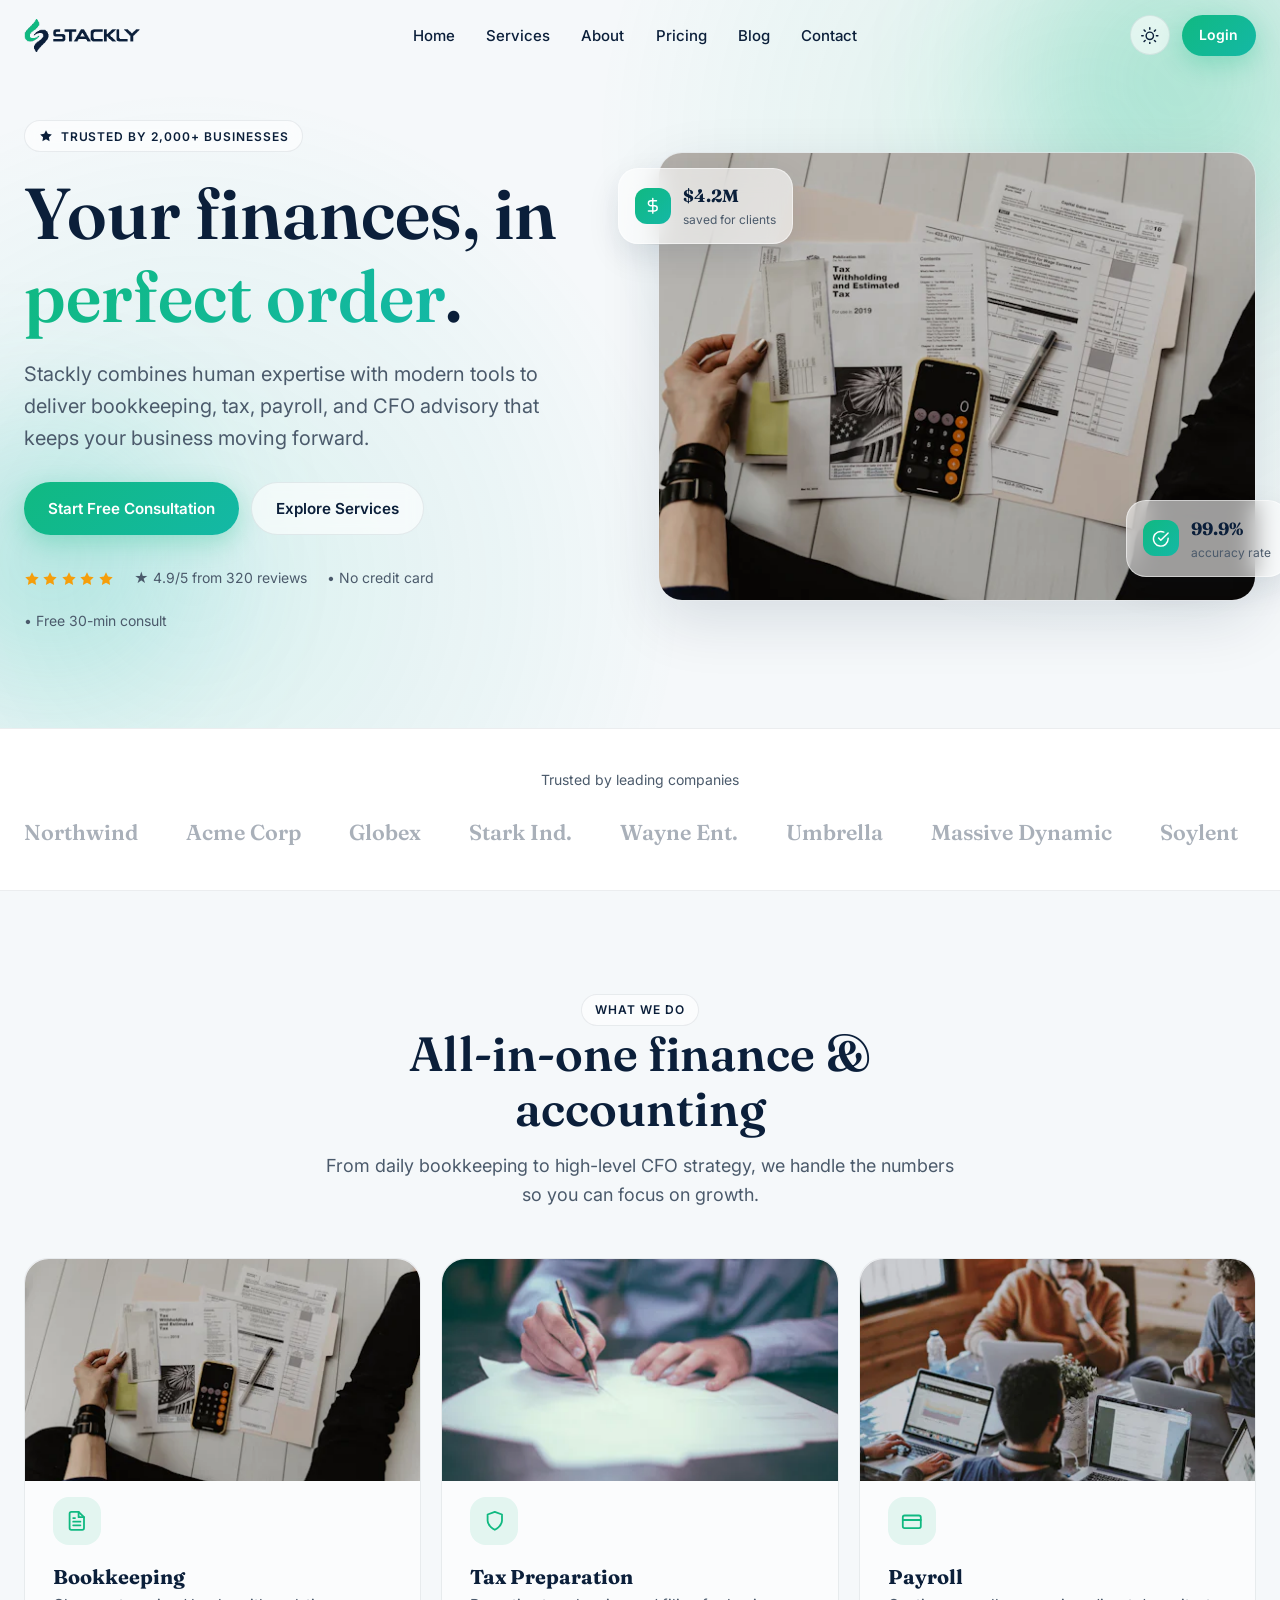
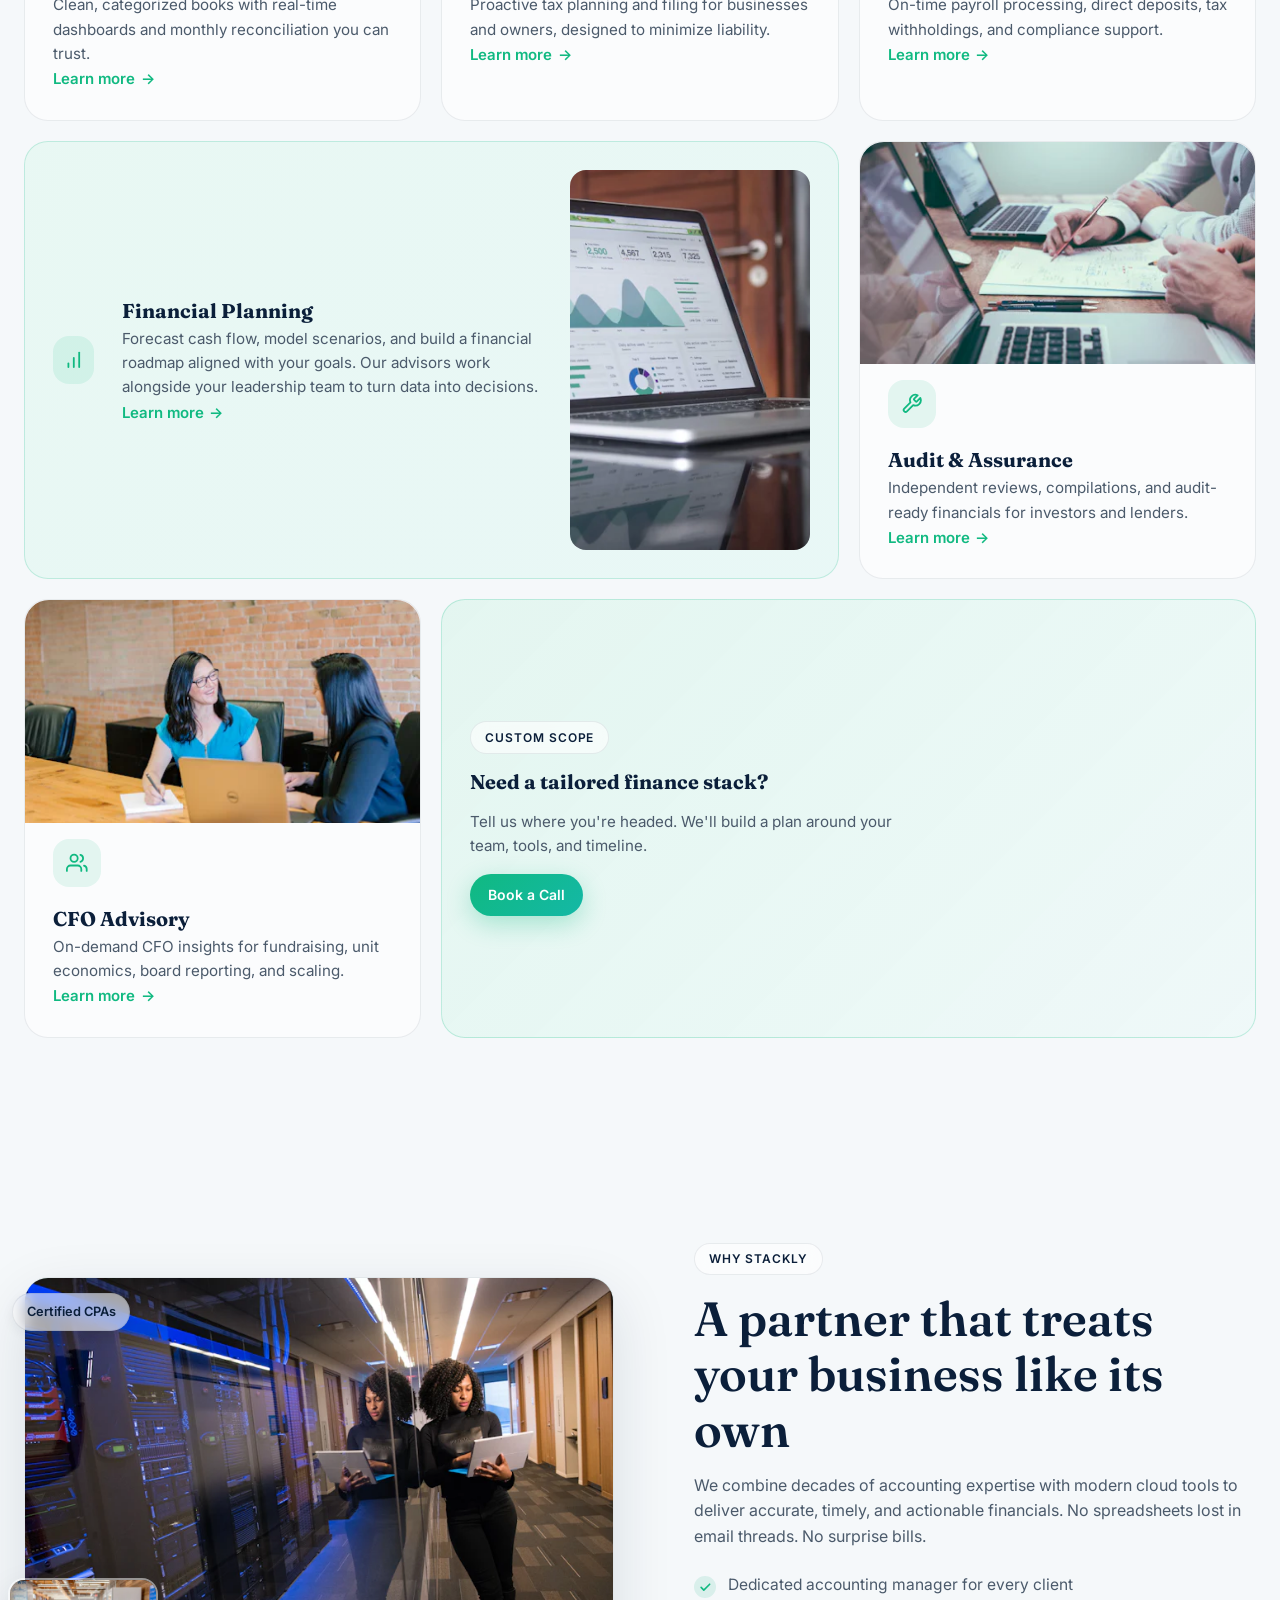
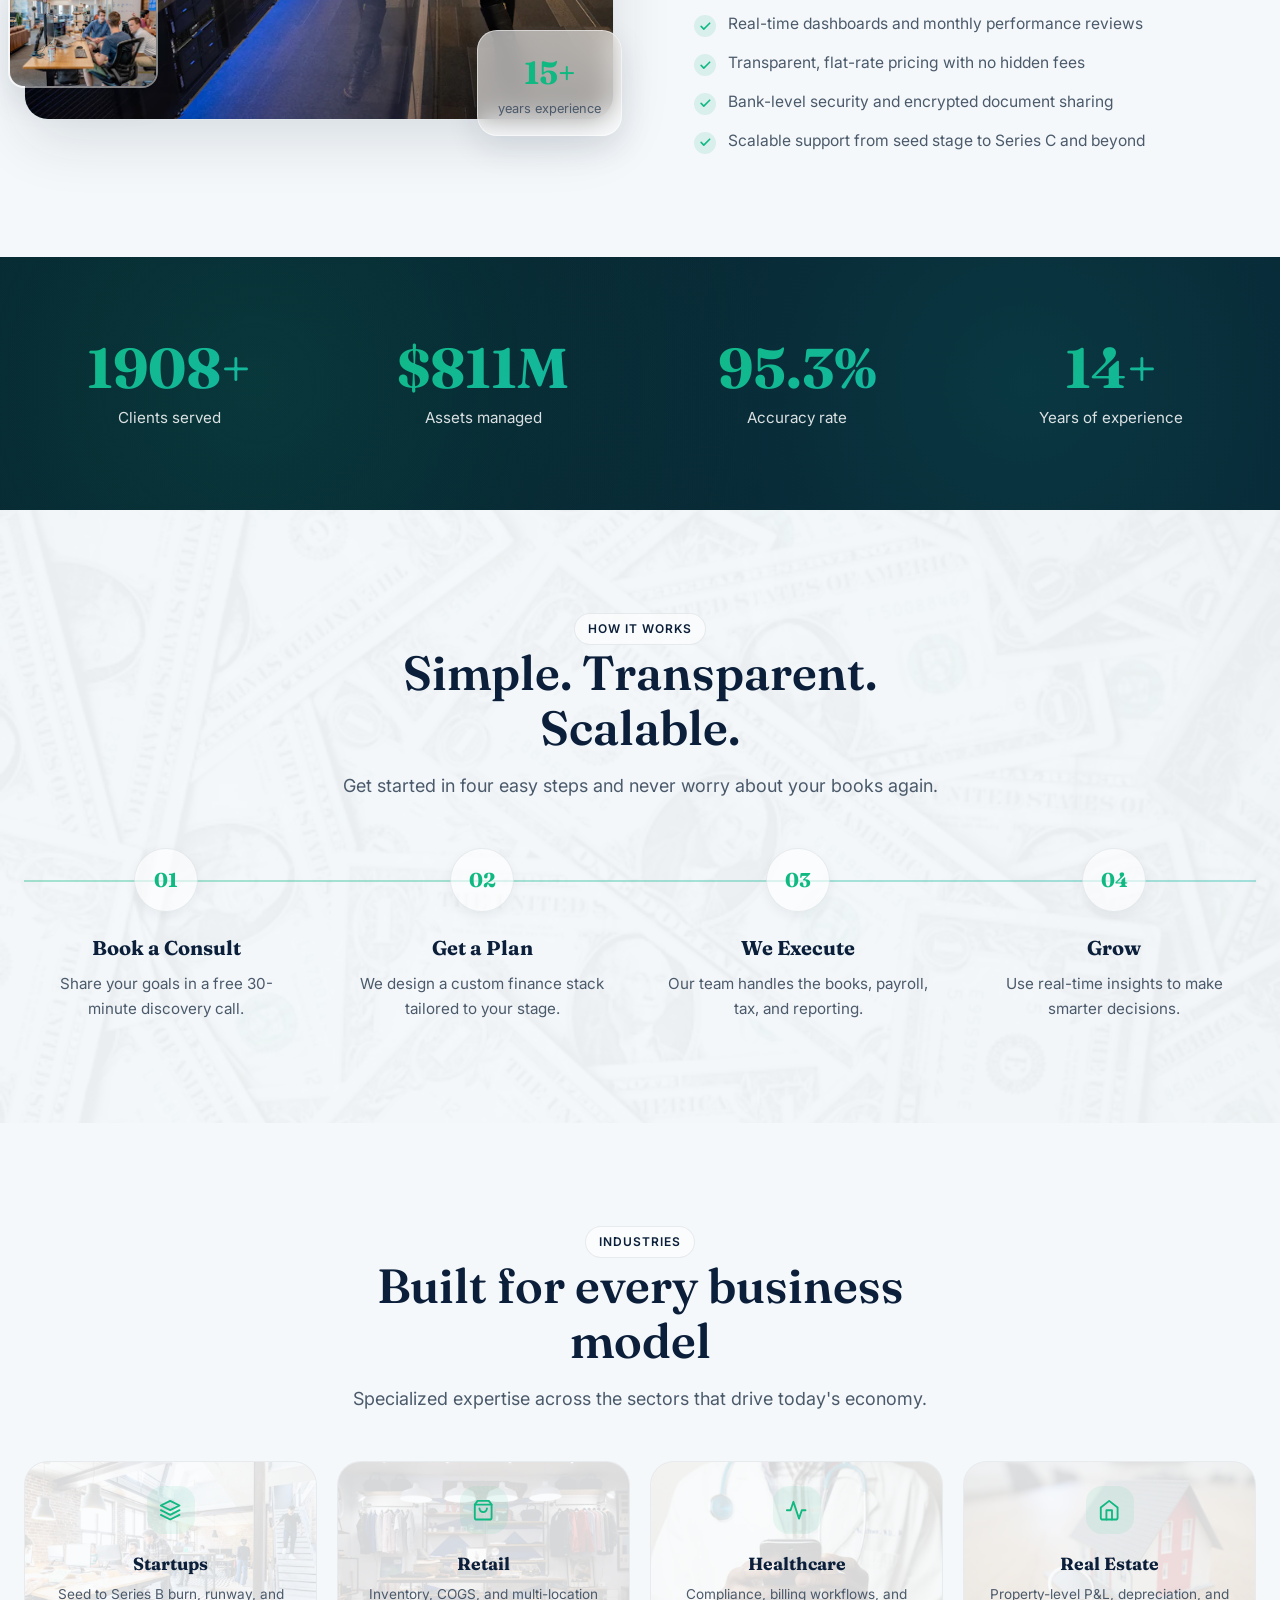
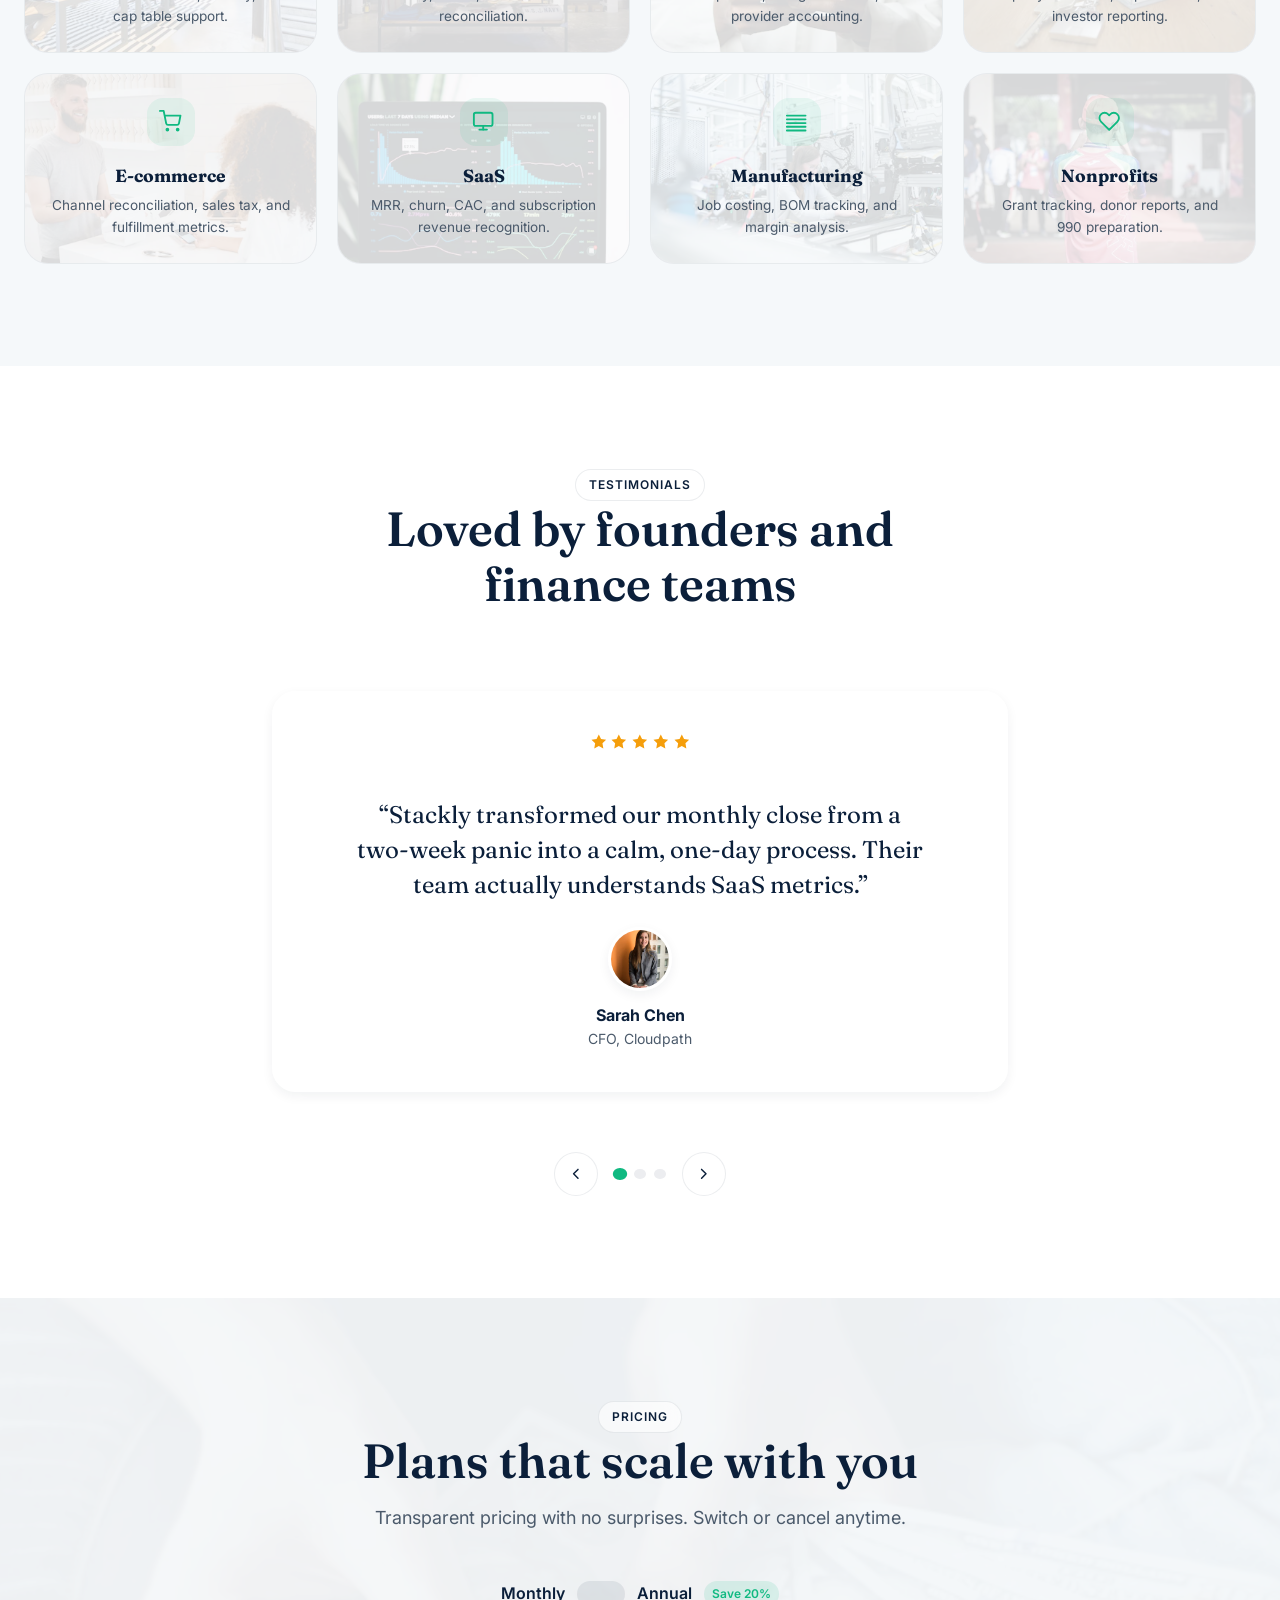
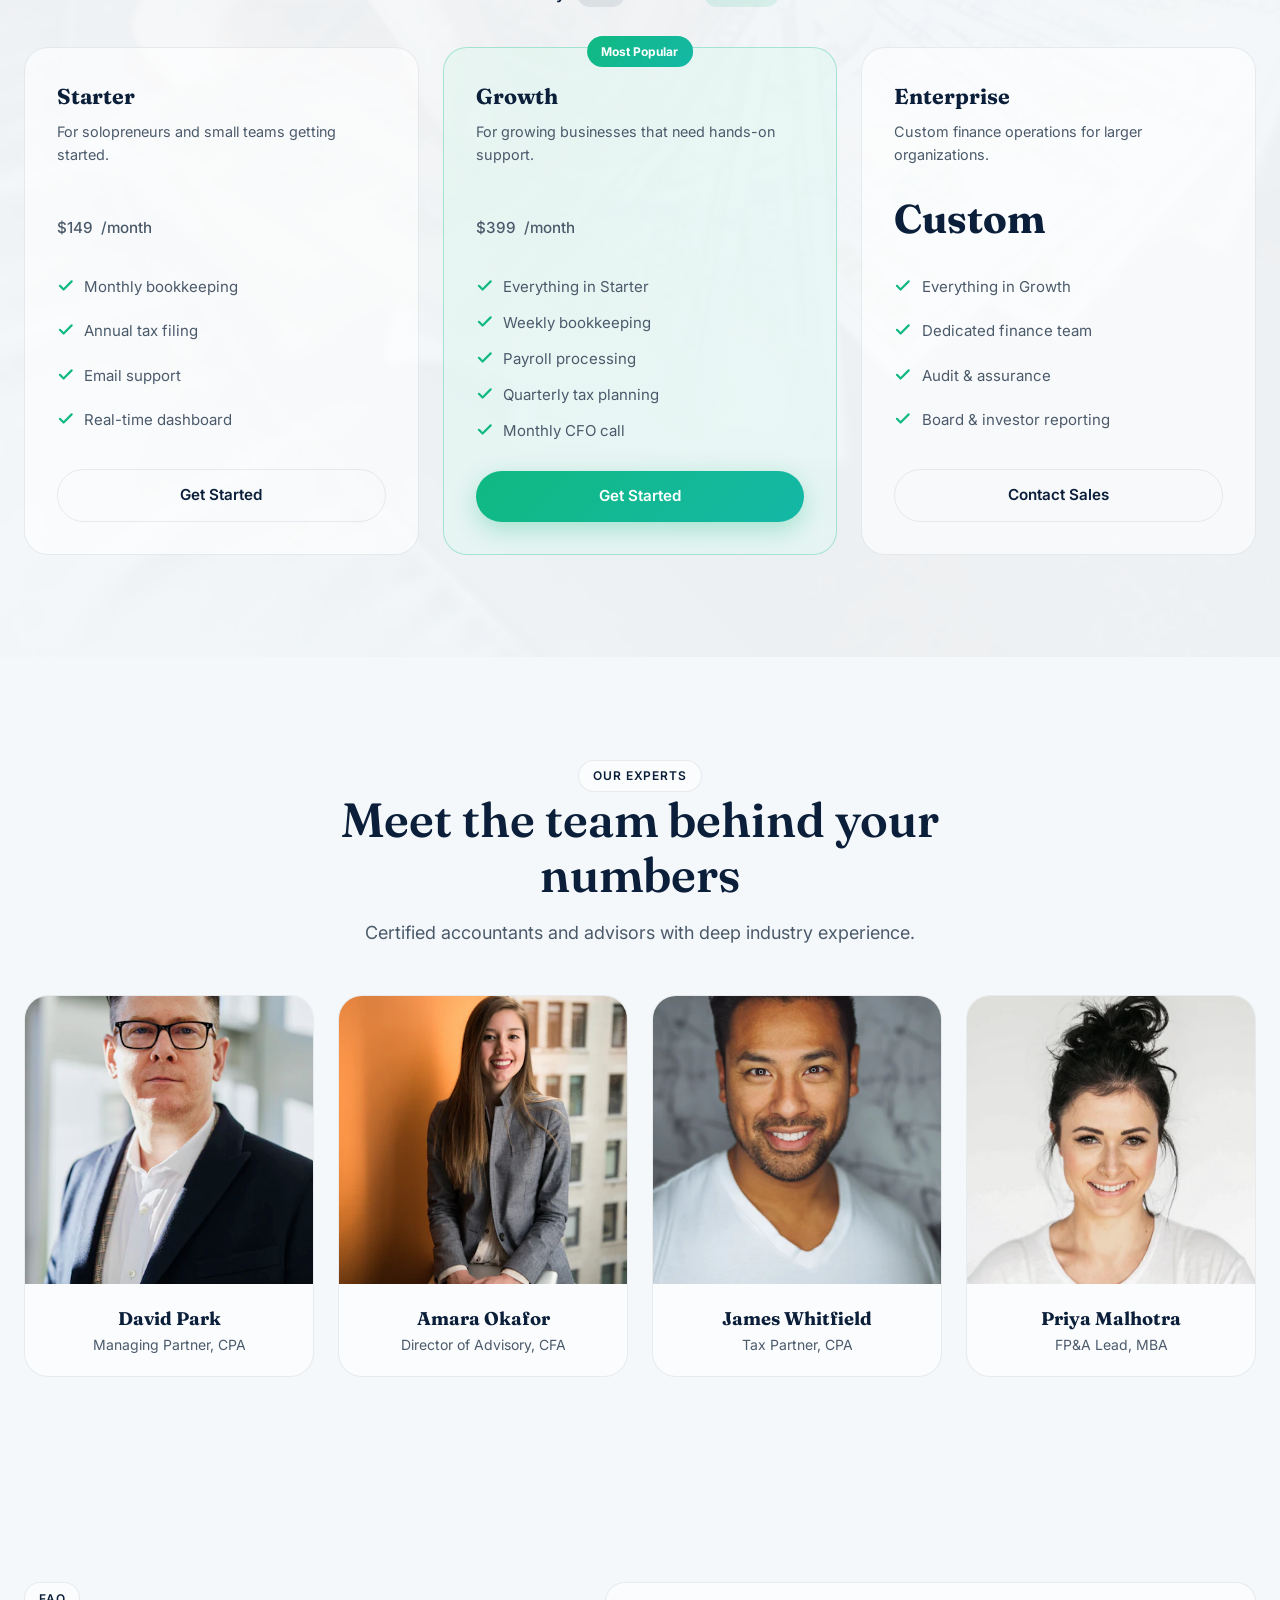
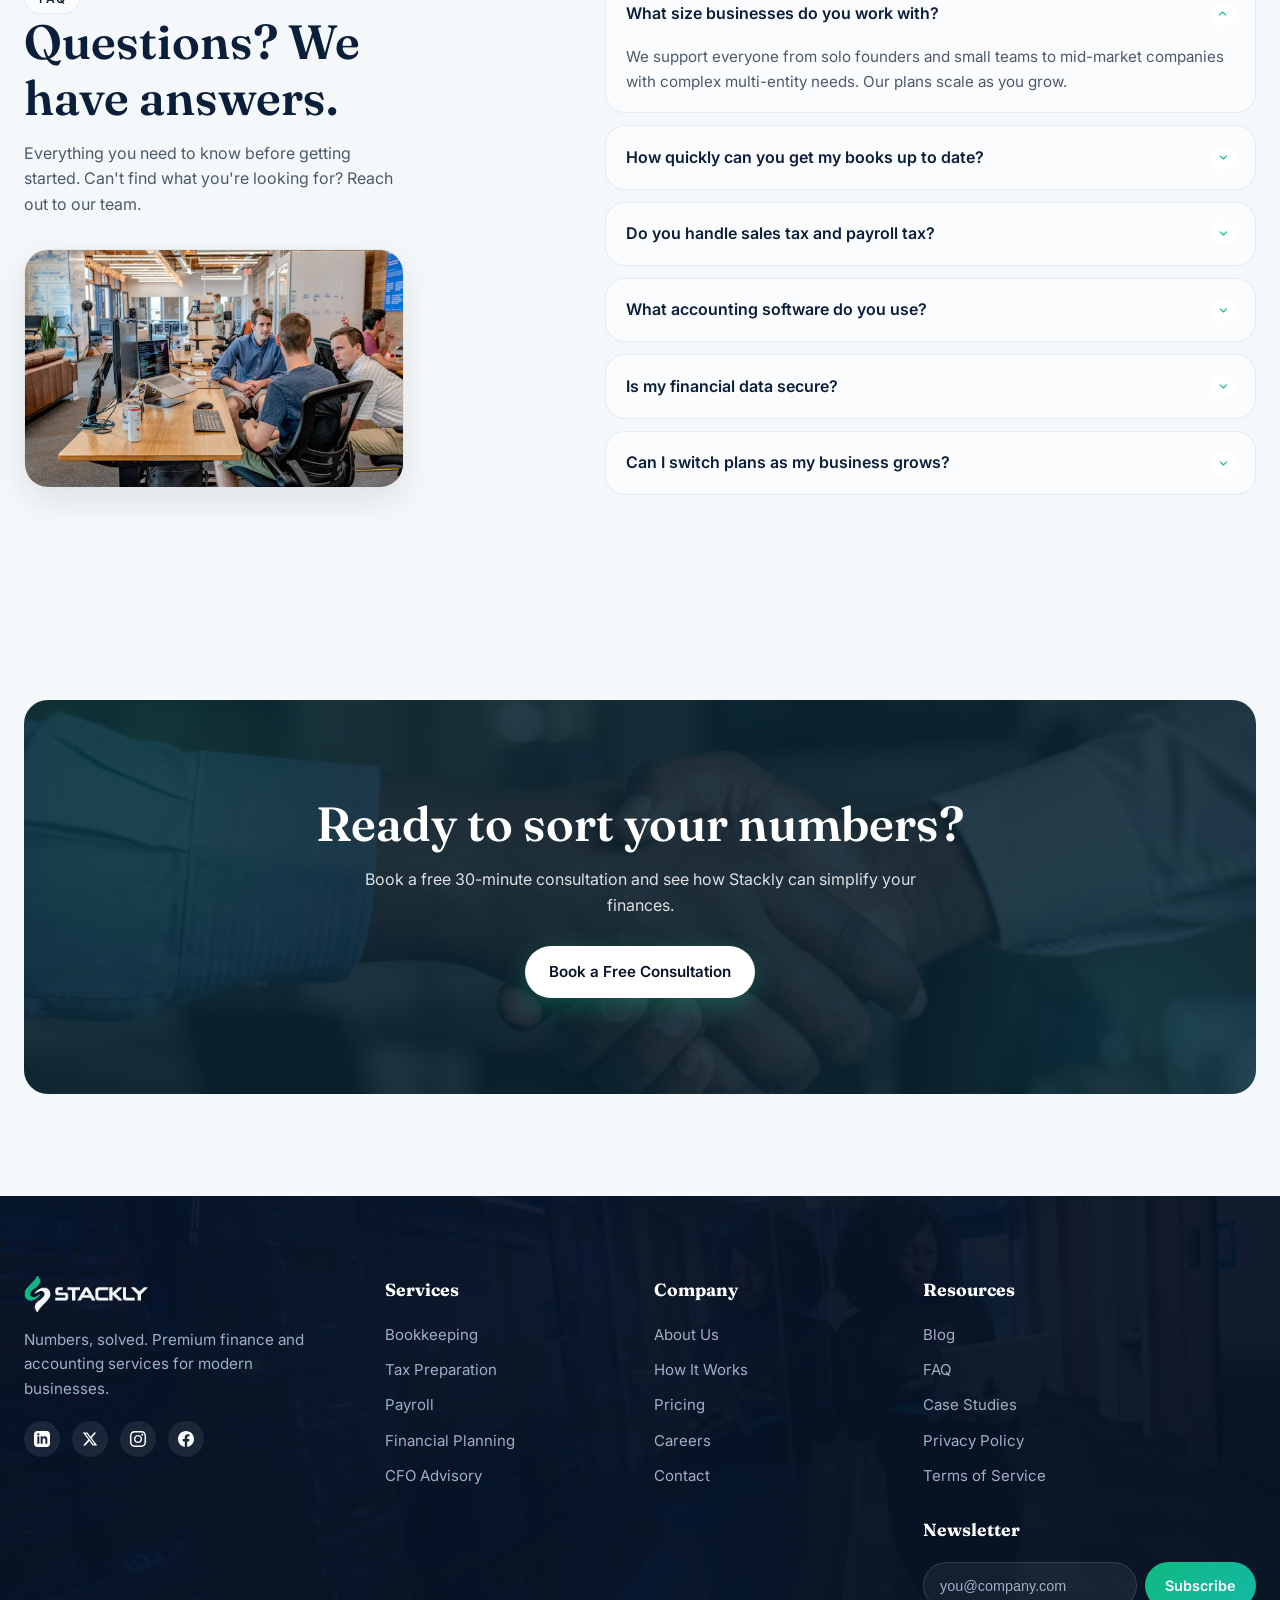
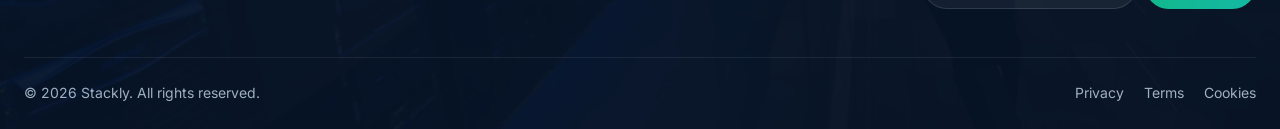
==== index.html @ dedb910e "First commit" ====
<!DOCTYPE html>
<html lang="en">
<head>
  <meta charset="UTF-8" />
  <meta name="viewport" content="width=device-width, initial-scale=1.0" />
  <meta name="description" content="Stackly — Premium finance and accounting services for modern businesses. Bookkeeping, tax, payroll, CFO advisory, and more." />
  <title>Stackly — Finance &amp; Accounting Service</title>
  <link rel="icon" href="data:image/svg+xml,%3Csvg xmlns='http://www.w3.org/2000/svg' viewBox='0 0 24 24'%3E%3Crect width='24' height='24' rx='6' fill='%2310B981'/%3E%3Cpath d='M7 12l3 3 7-7' stroke='%23fff' stroke-width='2.5' fill='none' stroke-linecap='round' stroke-linejoin='round'/%3E%3C/svg%3E" />

  <!-- Google Fonts -->
  <link rel="preconnect" href="https://fonts.googleapis.com" />
  <link rel="preconnect" href="https://fonts.gstatic.com" crossorigin />
  <link href="https://fonts.googleapis.com/css2?family=Fraunces:opsz,wght@9..144,400;9..144,600;9..144,700&family=Inter:wght@400;500;600;700&display=swap" rel="stylesheet" />

  <link rel="stylesheet" href="css/style.css" />
</head>
<body>

  <!-- ==================== HEADER ==================== -->
  <header class="header js-header">
    <div class="container">
      <a href="#" class="logo" aria-label="Stackly home">
        <img class="logo__img logo__img--light" src="images/logo/logo-stackly-on-light.png" alt="Stackly" width="346" height="100" decoding="async" />
        <img class="logo__img logo__img--dark" src="images/logo/logo-stackly-on-dark.png" alt="Stackly" width="346" height="100" decoding="async" />
      </a>

      <nav class="nav" aria-label="Main navigation">
        <ul class="nav__list">
          <li><a href="#home" class="nav__link">Home</a></li>
          <li><a href="services.html" class="nav__link">Services</a></li>
          <li><a href="about.html" class="nav__link">About</a></li>
          <li><a href="pricing.html" class="nav__link">Pricing</a></li>
          <li><a href="blog.html" class="nav__link">Blog</a></li>
          <li><a href="contact.html" class="nav__link">Contact</a></li>
        </ul>
      </nav>

      <div class="header__actions">
        <button class="theme-toggle js-theme-toggle" type="button" aria-label="Toggle dark mode">
          <svg class="icon-sun" viewBox="0 0 24 24" fill="none" stroke="currentColor" stroke-width="2" stroke-linecap="round" stroke-linejoin="round" aria-hidden="true">
            <circle cx="12" cy="12" r="5" />
            <path d="M12 1v2M12 21v2M4.22 4.22l1.42 1.42M18.36 18.36l1.42 1.42M1 12h2M21 12h2M4.22 19.78l1.42-1.42M18.36 5.64l1.42-1.42" />
          </svg>
          <svg class="icon-moon" viewBox="0 0 24 24" fill="none" stroke="currentColor" stroke-width="2" stroke-linecap="round" stroke-linejoin="round" aria-hidden="true">
            <path d="M21 12.79A9 9 0 1 1 11.21 3 7 7 0 0 0 21 12.79z" />
          </svg>
        </button>
        <a href="login.html" class="btn btn--primary btn--small header__cta">Login</a>
        <button class="menu-toggle js-menu-toggle" type="button" aria-expanded="false" aria-label="Toggle menu">
          <svg class="icon-open" viewBox="0 0 24 24" fill="none" stroke="currentColor" stroke-width="2" stroke-linecap="round" stroke-linejoin="round" aria-hidden="true">
            <line x1="3" y1="6" x2="21" y2="6" />
            <line x1="3" y1="12" x2="21" y2="12" />
            <line x1="3" y1="18" x2="21" y2="18" />
          </svg>
          <svg class="icon-close" viewBox="0 0 24 24" fill="none" stroke="currentColor" stroke-width="2" stroke-linecap="round" stroke-linejoin="round" aria-hidden="true">
            <line x1="18" y1="6" x2="6" y2="18" />
            <line x1="6" y1="6" x2="18" y2="18" />
          </svg>
        </button>
      </div>
    </div>

    <div class="mobile-nav js-mobile-nav" aria-label="Mobile navigation">
      <ul class="mobile-nav__list">
        <li><a href="#home" class="mobile-nav__link">Home</a></li>
        <li><a href="services.html" class="mobile-nav__link">Services</a></li>
        <li><a href="about.html" class="mobile-nav__link">About</a></li>
        <li><a href="pricing.html" class="mobile-nav__link">Pricing</a></li>
        <li><a href="blog.html" class="mobile-nav__link">Blog</a></li>
        <li><a href="contact.html" class="mobile-nav__link">Contact</a></li>
      </ul>
      <a href="login.html" class="btn btn--primary btn--small mobile-nav__cta">Login</a>
    </div>
  </header>

  <main id="home">

    <!-- ==================== HERO ==================== -->
    <section class="hero" aria-labelledby="hero-title">
      <div class="hero__bg" aria-hidden="true"></div>
      <div class="blob blob--green blob--animate" style="width: 320px; height: 320px; top: -80px; right: -60px;"></div>
      <div class="blob blob--teal" style="width: 260px; height: 260px; bottom: 40px; left: -80px;"></div>

      <div class="container">
        <div class="hero__grid">
          <div class="hero__content reveal">
            <span class="eyebrow hero__eyebrow">
              <svg viewBox="0 0 24 24" width="14" height="14" fill="currentColor" aria-hidden="true"><path d="M12 2l3.09 6.26L22 9.27l-5 4.87 1.18 6.88L12 17.77l-6.18 3.25L7 14.14 2 9.27l6.91-1.01L12 2z"/></svg>
              Trusted by 2,000+ businesses
            </span>
            <h1 id="hero-title" class="heading h1 hero__title">
              Your finances, in <span class="gradient-text">perfect order</span>.
            </h1>
            <p class="hero__subtitle text-body">
              Stackly combines human expertise with modern tools to deliver bookkeeping, tax, payroll, and CFO advisory that keeps your business moving forward.
            </p>
            <div class="btn-group">
              <a href="#contact" class="btn btn--primary">Start Free Consultation</a>
              <a href="#services" class="btn btn--ghost">Explore Services</a>
            </div>
            <div class="hero__trust">
              <span class="hero__stars" aria-label="5 star rating">
                <svg viewBox="0 0 24 24" aria-hidden="true"><path d="M12 2l3.09 6.26L22 9.27l-5 4.87 1.18 6.88L12 17.77l-6.18 3.25L7 14.14 2 9.27l6.91-1.01L12 2z"/></svg>
                <svg viewBox="0 0 24 24" aria-hidden="true"><path d="M12 2l3.09 6.26L22 9.27l-5 4.87 1.18 6.88L12 17.77l-6.18 3.25L7 14.14 2 9.27l6.91-1.01L12 2z"/></svg>
                <svg viewBox="0 0 24 24" aria-hidden="true"><path d="M12 2l3.09 6.26L22 9.27l-5 4.87 1.18 6.88L12 17.77l-6.18 3.25L7 14.14 2 9.27l6.91-1.01L12 2z"/></svg>
                <svg viewBox="0 0 24 24" aria-hidden="true"><path d="M12 2l3.09 6.26L22 9.27l-5 4.87 1.18 6.88L12 17.77l-6.18 3.25L7 14.14 2 9.27l6.91-1.01L12 2z"/></svg>
                <svg viewBox="0 0 24 24" aria-hidden="true"><path d="M12 2l3.09 6.26L22 9.27l-5 4.87 1.18 6.88L12 17.77l-6.18 3.25L7 14.14 2 9.27l6.91-1.01L12 2z"/></svg>
              </span>
              <span>★ 4.9/5 from 320 reviews</span>
              <span>• No credit card</span>
              <span>• Free 30-min consult</span>
            </div>
          </div>

          <div class="hero__visual reveal reveal--stagger-1">
            <div class="hero__frame">
              <img
                src="images/photo-1554224155-6726b3ff858f-w800-q70.webp"
                alt="Financial analyst reviewing accounting data on a laptop"
                width="800"
                height="600"
                loading="eager"
                decoding="async"
                onerror="this.src='images/photo-1460925895917-afdab827c52f-w800-q70.webp'"
              />
            </div>
            <div class="hero__stat hero__stat--tl" aria-hidden="true">
              <span class="hero__stat-icon">
                <svg viewBox="0 0 24 24" fill="none" stroke="currentColor" stroke-width="2" stroke-linecap="round" stroke-linejoin="round"><path d="M12 2v20M17 5H9.5a3.5 3.5 0 0 0 0 7h5a3.5 3.5 0 0 1 0 7H6"/></svg>
              </span>
              <div>
                <div class="hero__stat-value">$4.2M</div>
                <div class="hero__stat-label">saved for clients</div>
              </div>
            </div>
            <div class="hero__stat hero__stat--br" aria-hidden="true">
              <span class="hero__stat-icon">
                <svg viewBox="0 0 24 24" fill="none" stroke="currentColor" stroke-width="2" stroke-linecap="round" stroke-linejoin="round"><path d="M22 11.08V12a10 10 0 1 1-5.93-9.14"/><polyline points="22 4 12 14.01 9 11.01"/></svg>
              </span>
              <div>
                <div class="hero__stat-value">99.9%</div>
                <div class="hero__stat-label">accuracy rate</div>
              </div>
            </div>
          </div>
        </div>
      </div>
    </section>

    <!-- ==================== LOGO MARQUEE ==================== -->
    <section class="marquee" aria-label="Trusted by leading companies">
      <div class="container">
        <p class="marquee__title reveal">Trusted by leading companies</p>
        <div class="marquee__track reveal" aria-hidden="true">
          <span class="marquee__item">Northwind</span>
          <span class="marquee__item">Acme Corp</span>
          <span class="marquee__item">Globex</span>
          <span class="marquee__item">Stark Ind.</span>
          <span class="marquee__item">Wayne Ent.</span>
          <span class="marquee__item">Umbrella</span>
          <span class="marquee__item">Massive Dynamic</span>
          <span class="marquee__item">Soylent</span>
          <span class="marquee__item">Hooli</span>
          <span class="marquee__item">Pied Piper</span>
          <!-- duplicated for seamless loop -->
          <span class="marquee__item">Northwind</span>
          <span class="marquee__item">Acme Corp</span>
          <span class="marquee__item">Globex</span>
          <span class="marquee__item">Stark Ind.</span>
          <span class="marquee__item">Wayne Ent.</span>
          <span class="marquee__item">Umbrella</span>
          <span class="marquee__item">Massive Dynamic</span>
          <span class="marquee__item">Soylent</span>
          <span class="marquee__item">Hooli</span>
          <span class="marquee__item">Pied Piper</span>
        </div>
      </div>
    </section>

    <!-- ==================== SERVICES ==================== -->
    <section id="services" class="section" aria-labelledby="services-title">
      <div class="container">
        <div class="section-header section-header--center reveal">
          <span class="eyebrow">What we do</span>
          <h2 id="services-title" class="heading h2">All-in-one finance &amp; accounting</h2>
          <p class="text-body">From daily bookkeeping to high-level CFO strategy, we handle the numbers so you can focus on growth.</p>
        </div>

        <div class="services__grid">
          <article class="card service-card reveal reveal--stagger-1">
            <div class="service-card__thumb">
              <img
                src="images/photo-1554224155-6726b3ff858f-w400-q55.webp"
                alt="Accountant reviewing bookkeeping records"
                width="400"
                height="225"
                loading="lazy"
                decoding="async"
                onerror="this.src='images/photo-1450101499163-c8848c66ca85-w400-q55.webp'"
              />
            </div>
            <span class="service-card__icon">
              <svg viewBox="0 0 24 24" fill="none" stroke="currentColor" stroke-width="2" stroke-linecap="round" stroke-linejoin="round" aria-hidden="true"><path d="M14 2H6a2 2 0 0 0-2 2v16a2 2 0 0 0 2 2h12a2 2 0 0 0 2-2V8z"/><polyline points="14 2 14 8 20 8"/><line x1="16" y1="13" x2="8" y2="13"/><line x1="16" y1="17" x2="8" y2="17"/><polyline points="10 9 9 9 8 9"/></svg>
            </span>
            <div class="service-card__content">
              <h3 class="service-card__title">Bookkeeping</h3>
              <p class="service-card__text">Clean, categorized books with real-time dashboards and monthly reconciliation you can trust.</p>
              <a href="#contact" class="service-card__link">Learn more <span aria-hidden="true">→</span></a>
            </div>
          </article>

          <article class="card service-card reveal reveal--stagger-2">
            <div class="service-card__thumb">
              <img
                src="images/photo-1450101499163-c8848c66ca85-w400-q55.webp"
                alt="Tax preparation documents and calculator on a desk"
                width="400"
                height="225"
                loading="lazy"
                decoding="async"
                onerror="this.src='images/photo-1554224155-6726b3ff858f-w400-q55.webp'"
              />
            </div>
            <span class="service-card__icon">
              <svg viewBox="0 0 24 24" fill="none" stroke="currentColor" stroke-width="2" stroke-linecap="round" stroke-linejoin="round" aria-hidden="true"><path d="M12 22s8-4 8-10V5l-8-3-8 3v7c0 6 8 10 8 10z"/></svg>
            </span>
            <div class="service-card__content">
              <h3 class="service-card__title">Tax Preparation</h3>
              <p class="service-card__text">Proactive tax planning and filing for businesses and owners, designed to minimize liability.</p>
              <a href="#contact" class="service-card__link">Learn more <span aria-hidden="true">→</span></a>
            </div>
          </article>

          <article class="card service-card reveal reveal--stagger-3">
            <div class="service-card__thumb">
              <img
                src="images/photo-1521737711867-e3b97375f902-w400-q55.webp"
                alt="Team collaborating on payroll and HR tasks"
                width="400"
                height="225"
                loading="lazy"
                decoding="async"
                onerror="this.src='images/photo-1556761175-b413da4baf72-w400-q55.webp'"
              />
            </div>
            <span class="service-card__icon">
              <svg viewBox="0 0 24 24" fill="none" stroke="currentColor" stroke-width="2" stroke-linecap="round" stroke-linejoin="round" aria-hidden="true"><rect x="2" y="5" width="20" height="14" rx="2"/><line x1="2" y1="10" x2="22" y2="10"/></svg>
            </span>
            <div class="service-card__content">
              <h3 class="service-card__title">Payroll</h3>
              <p class="service-card__text">On-time payroll processing, direct deposits, tax withholdings, and compliance support.</p>
              <a href="#contact" class="service-card__link">Learn more <span aria-hidden="true">→</span></a>
            </div>
          </article>

          <article class="card service-card service-card--featured reveal reveal--stagger-4">
            <span class="service-card__icon">
              <svg viewBox="0 0 24 24" fill="none" stroke="currentColor" stroke-width="2" stroke-linecap="round" stroke-linejoin="round" aria-hidden="true"><line x1="12" y1="20" x2="12" y2="10"/><line x1="18" y1="20" x2="18" y2="4"/><line x1="6" y1="20" x2="6" y2="16"/></svg>
            </span>
            <div class="service-card__content">
              <h3 class="service-card__title">Financial Planning</h3>
              <p class="service-card__text">Forecast cash flow, model scenarios, and build a financial roadmap aligned with your goals. Our advisors work alongside your leadership team to turn data into decisions.</p>
              <a href="#contact" class="service-card__link">Learn more <span aria-hidden="true">→</span></a>
            </div>
            <div class="service-card__media">
              <img
                src="images/photo-1460925895917-afdab827c52f-w600-q60.webp"
                alt="Financial analytics dashboard with charts"
                width="600"
                height="400"
                loading="lazy"
                decoding="async"
                onerror="this.src='images/photo-1526304640581-d334cdbbf45e-w500-q50.webp'"
              />
            </div>
          </article>

          <article class="card service-card reveal reveal--stagger-1">
            <div class="service-card__thumb">
              <img
                src="images/photo-1454165804606-c3d57bc86b40-w400-q55.webp"
                alt="Auditor reviewing financial documents and reports"
                width="400"
                height="225"
                loading="lazy"
                decoding="async"
                onerror="this.src='images/photo-1450101499163-c8848c66ca85-w400-q55.webp'"
              />
            </div>
            <span class="service-card__icon">
              <svg viewBox="0 0 24 24" fill="none" stroke="currentColor" stroke-width="2" stroke-linecap="round" stroke-linejoin="round" aria-hidden="true"><path d="M14.7 6.3a1 1 0 0 0 0 1.4l1.6 1.6a1 1 0 0 0 1.4 0l3.77-3.77a6 6 0 0 1-7.94 7.94l-6.91 6.91a2.12 2.12 0 0 1-3-3l6.91-6.91a6 6 0 0 1 7.94-7.94l-3.76 3.76z"/></svg>
            </span>
            <div class="service-card__content">
              <h3 class="service-card__title">Audit &amp; Assurance</h3>
              <p class="service-card__text">Independent reviews, compilations, and audit-ready financials for investors and lenders.</p>
              <a href="#contact" class="service-card__link">Learn more <span aria-hidden="true">→</span></a>
            </div>
          </article>

          <article class="card service-card reveal reveal--stagger-2">
            <div class="service-card__thumb">
              <img
                src="images/photo-1551836022-d5d88e9218df-w400-q55.webp"
                alt="CFO advisor presenting strategy in a boardroom"
                width="400"
                height="225"
                loading="lazy"
                decoding="async"
                onerror="this.src='images/photo-1573164713988-8665fc963095-w400-q55.webp'"
              />
            </div>
            <span class="service-card__icon">
              <svg viewBox="0 0 24 24" fill="none" stroke="currentColor" stroke-width="2" stroke-linecap="round" stroke-linejoin="round" aria-hidden="true"><path d="M17 21v-2a4 4 0 0 0-4-4H5a4 4 0 0 0-4 4v2"/><circle cx="9" cy="7" r="4"/><path d="M23 21v-2a4 4 0 0 0-3-3.87M16 3.13a4 4 0 0 1 0 7.75"/></svg>
            </span>
            <div class="service-card__content">
              <h3 class="service-card__title">CFO Advisory</h3>
              <p class="service-card__text">On-demand CFO insights for fundraising, unit economics, board reporting, and scaling.</p>
              <a href="#contact" class="service-card__link">Learn more <span aria-hidden="true">→</span></a>
            </div>
          </article>

          <article class="card service-card service-card--cta reveal reveal--stagger-3">
            <div class="service-card__content">
              <span class="eyebrow">Custom scope</span>
              <h3 class="service-card__title">Need a tailored finance stack?</h3>
              <p class="service-card__text">Tell us where you're headed. We'll build a plan around your team, tools, and timeline.</p>
              <a href="#contact" class="btn btn--primary btn--small">Book a Call</a>
            </div>
          </article>
        </div>
      </div>
    </section>

    <!-- ==================== ABOUT ==================== -->
    <section id="about" class="section" aria-labelledby="about-title">
      <div class="container">
        <div class="about__grid">
          <div class="about__visual reveal">
            <div class="about__frame">
              <img
                src="images/photo-1573164713988-8665fc963095-w800-q70.webp"
                alt="Modern office team collaborating around a table"
                width="800"
                height="600"
                loading="lazy"
                decoding="async"
                onerror="this.src='images/photo-1556761175-b413da4baf72-w600-q50.webp'"
              />
            </div>
            <div class="about__badge" aria-hidden="true">
              <div class="about__badge-value">15+</div>
              <div class="about__badge-label">years experience</div>
            </div>
            <div class="about__thumb">
              <img
                src="images/photo-1556761175-b413da4baf72-w300-q60.webp"
                alt="Business team shaking hands after a deal"
                width="300"
                height="220"
                loading="lazy"
                decoding="async"
                onerror="this.src='images/photo-1521791136064-7986c2920216-w300-q60.webp'"
              />
            </div>
            <div class="about__chip" aria-hidden="true">Certified CPAs</div>
          </div>

          <div class="reveal reveal--stagger-1">
            <span class="eyebrow">Why Stackly</span>
            <h2 id="about-title" class="heading h2" style="margin-top: 1rem;">A partner that treats your business like its own</h2>
            <p class="text-body" style="margin-top: 1rem;">
              We combine decades of accounting expertise with modern cloud tools to deliver accurate, timely, and actionable financials. No spreadsheets lost in email threads. No surprise bills.
            </p>
            <ul class="about__list">
              <li class="about__item">
                <span class="about__check"><svg viewBox="0 0 24 24" fill="none" stroke="currentColor" stroke-width="3" stroke-linecap="round" stroke-linejoin="round" aria-hidden="true"><polyline points="20 6 9 17 4 12"/></svg></span>
                Dedicated accounting manager for every client
              </li>
              <li class="about__item">
                <span class="about__check"><svg viewBox="0 0 24 24" fill="none" stroke="currentColor" stroke-width="3" stroke-linecap="round" stroke-linejoin="round" aria-hidden="true"><polyline points="20 6 9 17 4 12"/></svg></span>
                Real-time dashboards and monthly performance reviews
              </li>
              <li class="about__item">
                <span class="about__check"><svg viewBox="0 0 24 24" fill="none" stroke="currentColor" stroke-width="3" stroke-linecap="round" stroke-linejoin="round" aria-hidden="true"><polyline points="20 6 9 17 4 12"/></svg></span>
                Transparent, flat-rate pricing with no hidden fees
              </li>
              <li class="about__item">
                <span class="about__check"><svg viewBox="0 0 24 24" fill="none" stroke="currentColor" stroke-width="3" stroke-linecap="round" stroke-linejoin="round" aria-hidden="true"><polyline points="20 6 9 17 4 12"/></svg></span>
                Bank-level security and encrypted document sharing
              </li>
              <li class="about__item">
                <span class="about__check"><svg viewBox="0 0 24 24" fill="none" stroke="currentColor" stroke-width="3" stroke-linecap="round" stroke-linejoin="round" aria-hidden="true"><polyline points="20 6 9 17 4 12"/></svg></span>
                Scalable support from seed stage to Series C and beyond
              </li>
            </ul>
          </div>
        </div>
      </div>
    </section>

    <!-- ==================== STATS ==================== -->
    <section class="stats" aria-label="Company statistics">
      <img
        class="stats__bg-img"
        src="images/photo-1553729459-efe14ef6055d-w800-q60.webp"
        alt=""
        width="800"
        height="500"
        loading="lazy"
        decoding="async"
        aria-hidden="true"
        onerror="this.src='images/photo-1526304640581-d334cdbbf45e-w600-q45.webp'"
      />
      <div class="stats__bg" aria-hidden="true"></div>
      <div class="blob blob--green blob--animate" style="width: 280px; height: 280px; top: -60px; left: -60px;"></div>
      <div class="blob blob--teal" style="width: 240px; height: 240px; bottom: -60px; right: -40px;"></div>
      <div class="container">
        <div class="stats__grid">
          <div class="reveal">
            <div class="stats__value"><span class="js-counter" data-target="2000" data-suffix="+">0</span></div>
            <div class="stats__label">Clients served</div>
          </div>
          <div class="reveal reveal--stagger-1">
            <div class="stats__value"><span class="js-counter" data-target="850" data-prefix="$" data-suffix="M">0</span></div>
            <div class="stats__label">Assets managed</div>
          </div>
          <div class="reveal reveal--stagger-2">
            <div class="stats__value"><span class="js-counter" data-target="99.9" data-suffix="%" data-decimals="1">0</span></div>
            <div class="stats__label">Accuracy rate</div>
          </div>
          <div class="reveal reveal--stagger-3">
            <div class="stats__value"><span class="js-counter" data-target="15" data-suffix="+">0</span></div>
            <div class="stats__label">Years of experience</div>
          </div>
        </div>
      </div>
    </section>

    <!-- ==================== PROCESS ==================== -->
    <section id="process" class="section process" aria-labelledby="process-title">
      <img
        class="process__bg"
        src="images/photo-1526304640581-d334cdbbf45e-w600-q45.webp"
        alt=""
        width="600"
        height="400"
        loading="lazy"
        decoding="async"
        aria-hidden="true"
        onerror="this.src='images/photo-1460925895917-afdab827c52f-w600-q50.webp'"
      />
      <div class="container">
        <div class="section-header section-header--center reveal">
          <span class="eyebrow">How it works</span>
          <h2 id="process-title" class="heading h2">Simple. Transparent. Scalable.</h2>
          <p class="text-body">Get started in four easy steps and never worry about your books again.</p>
        </div>

        <div class="process__steps reveal">
          <div class="process__line" aria-hidden="true"></div>

          <article class="process-step">
            <div class="process-step__number">01</div>
            <h3 class="process-step__title">Book a Consult</h3>
            <p class="process-step__text">Share your goals in a free 30-minute discovery call.</p>
          </article>

          <article class="process-step">
            <div class="process-step__number">02</div>
            <h3 class="process-step__title">Get a Plan</h3>
            <p class="process-step__text">We design a custom finance stack tailored to your stage.</p>
          </article>

          <article class="process-step">
            <div class="process-step__number">03</div>
            <h3 class="process-step__title">We Execute</h3>
            <p class="process-step__text">Our team handles the books, payroll, tax, and reporting.</p>
          </article>

          <article class="process-step">
            <div class="process-step__number">04</div>
            <h3 class="process-step__title">Grow</h3>
            <p class="process-step__text">Use real-time insights to make smarter decisions.</p>
          </article>
        </div>
      </div>
    </section>

    <!-- ==================== INDUSTRIES ==================== -->
    <section class="section" aria-labelledby="industries-title">
      <div class="container">
        <div class="section-header section-header--center reveal">
          <span class="eyebrow">Industries</span>
          <h2 id="industries-title" class="heading h2">Built for every business model</h2>
          <p class="text-body">Specialized expertise across the sectors that drive today's economy.</p>
        </div>

        <div class="industries__grid">
          <article class="card industry-card reveal reveal--stagger-1">
            <span class="industry-card__icon"><svg viewBox="0 0 24 24" fill="none" stroke="currentColor" stroke-width="2" stroke-linecap="round" stroke-linejoin="round" aria-hidden="true"><path d="M12 2L2 7l10 5 10-5-10-5z"/><path d="M2 17l10 5 10-5"/><path d="M2 12l10 5 10-5"/></svg></span>
            <img class="industry-card__bg" src="images/photo-1559136555-9303baea8ebd-w400-q55.webp" alt="" width="400" height="300" loading="lazy" decoding="async" aria-hidden="true" onerror="this.src='images/photo-1521737711867-e3b97375f902-w400-q55.webp'" />
            <h3 class="industry-card__title">Startups</h3>
            <p class="industry-card__text">Seed to Series B burn, runway, and cap table support.</p>
          </article>

          <article class="card industry-card reveal reveal--stagger-2">
            <span class="industry-card__icon"><svg viewBox="0 0 24 24" fill="none" stroke="currentColor" stroke-width="2" stroke-linecap="round" stroke-linejoin="round" aria-hidden="true"><path d="M6 2L3 6v14a2 2 0 0 0 2 2h14a2 2 0 0 0 2-2V6l-3-4z"/><line x1="3" y1="6" x2="21" y2="6"/><path d="M16 10a4 4 0 0 1-8 0"/></svg></span>
            <img class="industry-card__bg" src="images/photo-1441986300917-64674bd600d8-w400-q55.webp" alt="" width="400" height="300" loading="lazy" decoding="async" aria-hidden="true" onerror="this.src='images/photo-1556742049-0cfed4f6a45d-w400-q55.webp'" />
            <h3 class="industry-card__title">Retail</h3>
            <p class="industry-card__text">Inventory, COGS, and multi-location reconciliation.</p>
          </article>

          <article class="card industry-card reveal reveal--stagger-3">
            <span class="industry-card__icon"><svg viewBox="0 0 24 24" fill="none" stroke="currentColor" stroke-width="2" stroke-linecap="round" stroke-linejoin="round" aria-hidden="true"><path d="M22 12h-4l-3 9L9 3l-3 9H2"/></svg></span>
            <img class="industry-card__bg" src="images/photo-1576091160399-112ba8d25d1d-w400-q55.webp" alt="" width="400" height="300" loading="lazy" decoding="async" aria-hidden="true" onerror="this.src='images/photo-1551836022-d5d88e9218df-w400-q55.webp'" />
            <h3 class="industry-card__title">Healthcare</h3>
            <p class="industry-card__text">Compliance, billing workflows, and provider accounting.</p>
          </article>

          <article class="card industry-card reveal reveal--stagger-4">
            <span class="industry-card__icon"><svg viewBox="0 0 24 24" fill="none" stroke="currentColor" stroke-width="2" stroke-linecap="round" stroke-linejoin="round" aria-hidden="true"><path d="M3 9l9-7 9 7v11a2 2 0 0 1-2 2H5a2 2 0 0 1-2-2z"/><polyline points="9 22 9 12 15 12 15 22"/></svg></span>
            <img class="industry-card__bg" src="images/photo-1560518883-ce09059eeffa-w400-q55.webp" alt="" width="400" height="300" loading="lazy" decoding="async" aria-hidden="true" onerror="this.src='images/photo-1559136555-9303baea8ebd-w400-q55.webp'" />
            <h3 class="industry-card__title">Real Estate</h3>
            <p class="industry-card__text">Property-level P&amp;L, depreciation, and investor reporting.</p>
          </article>

          <article class="card industry-card reveal reveal--stagger-1">
            <span class="industry-card__icon"><svg viewBox="0 0 24 24" fill="none" stroke="currentColor" stroke-width="2" stroke-linecap="round" stroke-linejoin="round" aria-hidden="true"><circle cx="9" cy="21" r="1"/><circle cx="20" cy="21" r="1"/><path d="M1 1h4l2.68 13.39a2 2 0 0 0 2 1.61h9.72a2 2 0 0 0 2-1.61L23 6H6"/></svg></span>
            <img class="industry-card__bg" src="images/photo-1556742049-0cfed4f6a45d-w400-q55.webp" alt="" width="400" height="300" loading="lazy" decoding="async" aria-hidden="true" onerror="this.src='images/photo-1441986300917-64674bd600d8-w400-q55.webp'" />
            <h3 class="industry-card__title">E-commerce</h3>
            <p class="industry-card__text">Channel reconciliation, sales tax, and fulfillment metrics.</p>
          </article>

          <article class="card industry-card reveal reveal--stagger-2">
            <span class="industry-card__icon"><svg viewBox="0 0 24 24" fill="none" stroke="currentColor" stroke-width="2" stroke-linecap="round" stroke-linejoin="round" aria-hidden="true"><rect x="2" y="3" width="20" height="14" rx="2" ry="2"/><line x1="8" y1="21" x2="16" y2="21"/><line x1="12" y1="17" x2="12" y2="21"/></svg></span>
            <img class="industry-card__bg" src="images/photo-1551288049-bebda4e38f71-w400-q55.webp" alt="" width="400" height="300" loading="lazy" decoding="async" aria-hidden="true" onerror="this.src='images/photo-1460925895917-afdab827c52f-w400-q55.webp'" />
            <h3 class="industry-card__title">SaaS</h3>
            <p class="industry-card__text">MRR, churn, CAC, and subscription revenue recognition.</p>
          </article>

          <article class="card industry-card reveal reveal--stagger-3">
            <span class="industry-card__icon"><svg viewBox="0 0 24 24" fill="none" stroke="currentColor" stroke-width="2" stroke-linecap="round" stroke-linejoin="round" aria-hidden="true"><path d="M2 22h20M2 6h20M2 10h20M2 14h20M2 18h20"/></svg></span>
            <img class="industry-card__bg" src="images/photo-1581091226825-a6a2a5aee158-w400-q55.webp" alt="" width="400" height="300" loading="lazy" decoding="async" aria-hidden="true" onerror="this.src='images/photo-1551836022-d5d88e9218df-w400-q55.webp'" />
            <h3 class="industry-card__title">Manufacturing</h3>
            <p class="industry-card__text">Job costing, BOM tracking, and margin analysis.</p>
          </article>

          <article class="card industry-card reveal reveal--stagger-4">
            <span class="industry-card__icon"><svg viewBox="0 0 24 24" fill="none" stroke="currentColor" stroke-width="2" stroke-linecap="round" stroke-linejoin="round" aria-hidden="true"><path d="M20.84 4.61a5.5 5.5 0 0 0-7.78 0L12 5.67l-1.06-1.06a5.5 5.5 0 0 0-7.78 7.78l1.06 1.06L12 21.23l7.78-7.78 1.06-1.06a5.5 5.5 0 0 0 0-7.78z"/></svg></span>
            <img class="industry-card__bg" src="images/photo-1559027615-cd4628902d4a-w400-q55.webp" alt="" width="400" height="300" loading="lazy" decoding="async" aria-hidden="true" onerror="this.src='images/photo-1521737711867-e3b97375f902-w400-q55.webp'" />
            <h3 class="industry-card__title">Nonprofits</h3>
            <p class="industry-card__text">Grant tracking, donor reports, and 990 preparation.</p>
          </article>
        </div>
      </div>
    </section>

    <!-- ==================== TESTIMONIALS ==================== -->
    <section id="testimonials" class="section testimonials" aria-labelledby="testimonials-title">
      <div class="container">
        <div class="section-header section-header--center reveal">
          <span class="eyebrow">Testimonials</span>
          <h2 id="testimonials-title" class="heading h2">Loved by founders and finance teams</h2>
        </div>

        <div class="testimonial-carousel js-testimonial-carousel reveal" role="region" aria-roledescription="carousel" aria-label="Client testimonials">
          <div class="testimonial-track js-testimonial-track">
            <div class="testimonial-slide js-testimonial-slide" role="group" aria-roledescription="slide" aria-label="1 of 3">
              <div class="glass testimonial-card">
                <div class="testimonial-card__stars" aria-label="5 stars">
                  <svg viewBox="0 0 24 24" aria-hidden="true"><path d="M12 2l3.09 6.26L22 9.27l-5 4.87 1.18 6.88L12 17.77l-6.18 3.25L7 14.14 2 9.27l6.91-1.01L12 2z"/></svg>
                  <svg viewBox="0 0 24 24" aria-hidden="true"><path d="M12 2l3.09 6.26L22 9.27l-5 4.87 1.18 6.88L12 17.77l-6.18 3.25L7 14.14 2 9.27l6.91-1.01L12 2z"/></svg>
                  <svg viewBox="0 0 24 24" aria-hidden="true"><path d="M12 2l3.09 6.26L22 9.27l-5 4.87 1.18 6.88L12 17.77l-6.18 3.25L7 14.14 2 9.27l6.91-1.01L12 2z"/></svg>
                  <svg viewBox="0 0 24 24" aria-hidden="true"><path d="M12 2l3.09 6.26L22 9.27l-5 4.87 1.18 6.88L12 17.77l-6.18 3.25L7 14.14 2 9.27l6.91-1.01L12 2z"/></svg>
                  <svg viewBox="0 0 24 24" aria-hidden="true"><path d="M12 2l3.09 6.26L22 9.27l-5 4.87 1.18 6.88L12 17.77l-6.18 3.25L7 14.14 2 9.27l6.91-1.01L12 2z"/></svg>
                </div>
                <blockquote class="testimonial-card__quote">“Stackly transformed our monthly close from a two-week panic into a calm, one-day process. Their team actually understands SaaS metrics.”</blockquote>
                <img
                  class="testimonial-card__avatar"
                  src="images/photo-1573496359142-b8d87734a5a2-w200-q70.webp"
                  alt="Sarah Chen portrait"
                  width="80"
                  height="80"
                  loading="lazy"
                  decoding="async"
                  onerror="this.src='images/photo-1560250097-0b93528c311a-w200-q70.webp'"
                />
                <div class="testimonial-card__name">Sarah Chen</div>
                <div class="testimonial-card__role">CFO, Cloudpath</div>
              </div>
            </div>

            <div class="testimonial-slide js-testimonial-slide" role="group" aria-roledescription="slide" aria-label="2 of 3">
              <div class="glass testimonial-card">
                <div class="testimonial-card__stars" aria-label="5 stars">
                  <svg viewBox="0 0 24 24" aria-hidden="true"><path d="M12 2l3.09 6.26L22 9.27l-5 4.87 1.18 6.88L12 17.77l-6.18 3.25L7 14.14 2 9.27l6.91-1.01L12 2z"/></svg>
                  <svg viewBox="0 0 24 24" aria-hidden="true"><path d="M12 2l3.09 6.26L22 9.27l-5 4.87 1.18 6.88L12 17.77l-6.18 3.25L7 14.14 2 9.27l6.91-1.01L12 2z"/></svg>
                  <svg viewBox="0 0 24 24" aria-hidden="true"><path d="M12 2l3.09 6.26L22 9.27l-5 4.87 1.18 6.88L12 17.77l-6.18 3.25L7 14.14 2 9.27l6.91-1.01L12 2z"/></svg>
                  <svg viewBox="0 0 24 24" aria-hidden="true"><path d="M12 2l3.09 6.26L22 9.27l-5 4.87 1.18 6.88L12 17.77l-6.18 3.25L7 14.14 2 9.27l6.91-1.01L12 2z"/></svg>
                  <svg viewBox="0 0 24 24" aria-hidden="true"><path d="M12 2l3.09 6.26L22 9.27l-5 4.87 1.18 6.88L12 17.77l-6.18 3.25L7 14.14 2 9.27l6.91-1.01L12 2z"/></svg>
                </div>
                <blockquote class="testimonial-card__quote">“We finally have a financial partner that speaks our language. Tax season was painless for the first time ever.”</blockquote>
                <img
                  class="testimonial-card__avatar"
                  src="images/photo-1560250097-0b93528c311a-w200-q70.webp"
                  alt="Marcus Johnson portrait"
                  width="80"
                  height="80"
                  loading="lazy"
                  decoding="async"
                  onerror="this.src='images/photo-1500648767791-00dcc994a43e-w200-q70.webp'"
                />
                <div class="testimonial-card__name">Marcus Johnson</div>
                <div class="testimonial-card__role">Founder, Ledgerly</div>
              </div>
            </div>

            <div class="testimonial-slide js-testimonial-slide" role="group" aria-roledescription="slide" aria-label="3 of 3">
              <div class="glass testimonial-card">
                <div class="testimonial-card__stars" aria-label="5 stars">
                  <svg viewBox="0 0 24 24" aria-hidden="true"><path d="M12 2l3.09 6.26L22 9.27l-5 4.87 1.18 6.88L12 17.77l-6.18 3.25L7 14.14 2 9.27l6.91-1.01L12 2z"/></svg>
                  <svg viewBox="0 0 24 24" aria-hidden="true"><path d="M12 2l3.09 6.26L22 9.27l-5 4.87 1.18 6.88L12 17.77l-6.18 3.25L7 14.14 2 9.27l6.91-1.01L12 2z"/></svg>
                  <svg viewBox="0 0 24 24" aria-hidden="true"><path d="M12 2l3.09 6.26L22 9.27l-5 4.87 1.18 6.88L12 17.77l-6.18 3.25L7 14.14 2 9.27l6.91-1.01L12 2z"/></svg>
                  <svg viewBox="0 0 24 24" aria-hidden="true"><path d="M12 2l3.09 6.26L22 9.27l-5 4.87 1.18 6.88L12 17.77l-6.18 3.25L7 14.14 2 9.27l6.91-1.01L12 2z"/></svg>
                  <svg viewBox="0 0 24 24" aria-hidden="true"><path d="M12 2l3.09 6.26L22 9.27l-5 4.87 1.18 6.88L12 17.77l-6.18 3.25L7 14.14 2 9.27l6.91-1.01L12 2z"/></svg>
                </div>
                <blockquote class="testimonial-card__quote">“The CFO advisory sessions alone paid for themselves. We cut burn by 18% and raised our Series A with clean books.”</blockquote>
                <img
                  class="testimonial-card__avatar"
                  src="images/photo-1438761681033-6461ffad8d80-w200-q70.webp"
                  alt="Elena Rodriguez portrait"
                  width="80"
                  height="80"
                  loading="lazy"
                  decoding="async"
                  onerror="this.src='images/photo-1544005313-94ddf0286df2-w200-q70.webp'"
                />
                <div class="testimonial-card__name">Elena Rodriguez</div>
                <div class="testimonial-card__role">CEO, Bloom Health</div>
              </div>
            </div>
          </div>

          <div class="testimonial__controls">
            <button class="testimonial__arrow js-testimonial-prev" type="button" aria-label="Previous testimonial">
              <svg viewBox="0 0 24 24" fill="none" stroke="currentColor" stroke-width="2" stroke-linecap="round" stroke-linejoin="round" aria-hidden="true"><polyline points="15 18 9 12 15 6"/></svg>
            </button>
            <div class="testimonial__dots" aria-label="Testimonial slides">
              <button class="testimonial__dot js-testimonial-dot is-active" type="button" aria-label="Go to slide 1" aria-current="true"></button>
              <button class="testimonial__dot js-testimonial-dot" type="button" aria-label="Go to slide 2" aria-current="false"></button>
              <button class="testimonial__dot js-testimonial-dot" type="button" aria-label="Go to slide 3" aria-current="false"></button>
            </div>
            <button class="testimonial__arrow js-testimonial-next" type="button" aria-label="Next testimonial">
              <svg viewBox="0 0 24 24" fill="none" stroke="currentColor" stroke-width="2" stroke-linecap="round" stroke-linejoin="round" aria-hidden="true"><polyline points="9 18 15 12 9 6"/></svg>
            </button>
          </div>
        </div>
      </div>
    </section>

    <!-- ==================== PRICING ==================== -->
    <section id="pricing" class="section pricing" aria-labelledby="pricing-title">
      <img
        class="pricing__bg"
        src="images/photo-1553729459-efe14ef6055d-w600-q50.webp"
        alt=""
        width="600"
        height="400"
        loading="lazy"
        decoding="async"
        aria-hidden="true"
        onerror="this.src='images/photo-1554224155-6726b3ff858f-w600-q50.webp'"
      />
      <div class="container">
        <div class="section-header section-header--center reveal">
          <span class="eyebrow">Pricing</span>
          <h2 id="pricing-title" class="heading h2">Plans that scale with you</h2>
          <p class="text-body">Transparent pricing with no surprises. Switch or cancel anytime.</p>
        </div>

        <div class="pricing__toggle reveal" role="group" aria-label="Billing cycle">
          <span class="pricing__toggle-label">Monthly</span>
          <button class="pricing__switch js-pricing-switch" type="button" role="switch" aria-checked="false" aria-label="Toggle annual billing"></button>
          <span class="pricing__toggle-label">Annual</span>
          <span class="pricing__save">Save 20%</span>
        </div>

        <div class="pricing__grid">
          <article class="card pricing-card reveal reveal--stagger-1">
            <h3 class="pricing-card__name">Starter</h3>
            <p class="pricing-card__desc">For solopreneurs and small teams getting started.</p>
            <div class="pricing-card__price">
              <span class="js-price-monthly">$149</span>
              <span class="js-price-annual" hidden>$1,430</span>
              <span class="js-price-period">/month</span>
            </div>
            <ul class="pricing-card__features">
              <li class="pricing-card__feature"><svg viewBox="0 0 24 24" fill="none" stroke="currentColor" stroke-width="3" stroke-linecap="round" stroke-linejoin="round" aria-hidden="true"><polyline points="20 6 9 17 4 12"/></svg>Monthly bookkeeping</li>
              <li class="pricing-card__feature"><svg viewBox="0 0 24 24" fill="none" stroke="currentColor" stroke-width="3" stroke-linecap="round" stroke-linejoin="round" aria-hidden="true"><polyline points="20 6 9 17 4 12"/></svg>Annual tax filing</li>
              <li class="pricing-card__feature"><svg viewBox="0 0 24 24" fill="none" stroke="currentColor" stroke-width="3" stroke-linecap="round" stroke-linejoin="round" aria-hidden="true"><polyline points="20 6 9 17 4 12"/></svg>Email support</li>
              <li class="pricing-card__feature"><svg viewBox="0 0 24 24" fill="none" stroke="currentColor" stroke-width="3" stroke-linecap="round" stroke-linejoin="round" aria-hidden="true"><polyline points="20 6 9 17 4 12"/></svg>Real-time dashboard</li>
            </ul>
            <a href="#contact" class="btn btn--outline pricing-card__btn">Get Started</a>
          </article>

          <article class="card pricing-card pricing-card--popular reveal reveal--stagger-2">
            <span class="pricing-card__badge">Most Popular</span>
            <h3 class="pricing-card__name">Growth</h3>
            <p class="pricing-card__desc">For growing businesses that need hands-on support.</p>
            <div class="pricing-card__price">
              <span class="js-price-monthly">$399</span>
              <span class="js-price-annual" hidden>$3,830</span>
              <span class="js-price-period">/month</span>
            </div>
            <ul class="pricing-card__features">
              <li class="pricing-card__feature"><svg viewBox="0 0 24 24" fill="none" stroke="currentColor" stroke-width="3" stroke-linecap="round" stroke-linejoin="round" aria-hidden="true"><polyline points="20 6 9 17 4 12"/></svg>Everything in Starter</li>
              <li class="pricing-card__feature"><svg viewBox="0 0 24 24" fill="none" stroke="currentColor" stroke-width="3" stroke-linecap="round" stroke-linejoin="round" aria-hidden="true"><polyline points="20 6 9 17 4 12"/></svg>Weekly bookkeeping</li>
              <li class="pricing-card__feature"><svg viewBox="0 0 24 24" fill="none" stroke="currentColor" stroke-width="3" stroke-linecap="round" stroke-linejoin="round" aria-hidden="true"><polyline points="20 6 9 17 4 12"/></svg>Payroll processing</li>
              <li class="pricing-card__feature"><svg viewBox="0 0 24 24" fill="none" stroke="currentColor" stroke-width="3" stroke-linecap="round" stroke-linejoin="round" aria-hidden="true"><polyline points="20 6 9 17 4 12"/></svg>Quarterly tax planning</li>
              <li class="pricing-card__feature"><svg viewBox="0 0 24 24" fill="none" stroke="currentColor" stroke-width="3" stroke-linecap="round" stroke-linejoin="round" aria-hidden="true"><polyline points="20 6 9 17 4 12"/></svg>Monthly CFO call</li>
            </ul>
            <a href="#contact" class="btn btn--primary pricing-card__btn">Get Started</a>
          </article>

          <article class="card pricing-card reveal reveal--stagger-3">
            <h3 class="pricing-card__name">Enterprise</h3>
            <p class="pricing-card__desc">Custom finance operations for larger organizations.</p>
            <div class="pricing-card__price">
              Custom
            </div>
            <ul class="pricing-card__features">
              <li class="pricing-card__feature"><svg viewBox="0 0 24 24" fill="none" stroke="currentColor" stroke-width="3" stroke-linecap="round" stroke-linejoin="round" aria-hidden="true"><polyline points="20 6 9 17 4 12"/></svg>Everything in Growth</li>
              <li class="pricing-card__feature"><svg viewBox="0 0 24 24" fill="none" stroke="currentColor" stroke-width="3" stroke-linecap="round" stroke-linejoin="round" aria-hidden="true"><polyline points="20 6 9 17 4 12"/></svg>Dedicated finance team</li>
              <li class="pricing-card__feature"><svg viewBox="0 0 24 24" fill="none" stroke="currentColor" stroke-width="3" stroke-linecap="round" stroke-linejoin="round" aria-hidden="true"><polyline points="20 6 9 17 4 12"/></svg>Audit &amp; assurance</li>
              <li class="pricing-card__feature"><svg viewBox="0 0 24 24" fill="none" stroke="currentColor" stroke-width="3" stroke-linecap="round" stroke-linejoin="round" aria-hidden="true"><polyline points="20 6 9 17 4 12"/></svg>Board &amp; investor reporting</li>
            </ul>
            <a href="#contact" class="btn btn--outline pricing-card__btn">Contact Sales</a>
          </article>
        </div>
      </div>
    </section>

    <!-- ==================== TEAM ==================== -->
    <section class="section" aria-labelledby="team-title">
      <div class="container">
        <div class="section-header section-header--center reveal">
          <span class="eyebrow">Our experts</span>
          <h2 id="team-title" class="heading h2">Meet the team behind your numbers</h2>
          <p class="text-body">Certified accountants and advisors with deep industry experience.</p>
        </div>

        <div class="team__grid">
          <article class="card team-card reveal reveal--stagger-1">
            <div class="team-card__photo">
              <img
                src="images/photo-1560250097-0b93528c311a-w400-q70.webp"
                alt="David Park CPA"
                width="400"
                height="400"
                loading="lazy"
                decoding="async"
                onerror="this.src='images/photo-1507003211169-0a1dd7228f2d-w400-q70.webp'"
              />
              <div class="team-card__social">
                <a href="404.html" aria-label="David Park LinkedIn"><svg viewBox="0 0 24 24" fill="currentColor" aria-hidden="true"><path d="M19 0h-14c-2.761 0-5 2.239-5 5v14c0 2.761 2.239 5 5 5h14c2.762 0 5-2.239 5-5v-14c0-2.761-2.238-5-5-5zm-11 19h-3v-11h3v11zm-1.5-12.268c-.966 0-1.75-.79-1.75-1.764s.784-1.764 1.75-1.764 1.75.79 1.75 1.764-.783 1.764-1.75 1.764zm13.5 12.268h-3v-5.604c0-3.368-4-3.113-4 0v5.604h-3v-11h3v1.765c1.396-2.586 7-2.777 7 2.476v6.759z"/></svg></a>
                <a href="404.html" aria-label="David Park X"><svg viewBox="0 0 24 24" fill="currentColor" aria-hidden="true"><path d="M18.244 2.25h3.308l-7.227 8.26 8.502 11.24H16.17l-5.214-6.817L4.99 21.75H1.68l7.73-8.835L1.254 2.25H8.08l4.713 6.231zm-1.161 17.52h1.833L7.084 4.126H5.117z"/></svg></a>
              </div>
            </div>
            <div class="team-card__info">
              <h3 class="team-card__name">David Park</h3>
              <p class="team-card__role">Managing Partner, CPA</p>
            </div>
          </article>

          <article class="card team-card reveal reveal--stagger-2">
            <div class="team-card__photo">
              <img
                src="images/photo-1573496359142-b8d87734a5a2-w400-q70.webp"
                alt="Amara Okafor CFA"
                width="400"
                height="400"
                loading="lazy"
                decoding="async"
                onerror="this.src='images/photo-1580489944761-15a19d654956-w400-q70.webp'"
              />
              <div class="team-card__social">
                <a href="404.html" aria-label="Amara Okafor LinkedIn"><svg viewBox="0 0 24 24" fill="currentColor" aria-hidden="true"><path d="M19 0h-14c-2.761 0-5 2.239-5 5v14c0 2.761 2.239 5 5 5h14c2.762 0 5-2.239 5-5v-14c0-2.761-2.238-5-5-5zm-11 19h-3v-11h3v11zm-1.5-12.268c-.966 0-1.75-.79-1.75-1.764s.784-1.764 1.75-1.764 1.75.79 1.75 1.764-.783 1.764-1.75 1.764zm13.5 12.268h-3v-5.604c0-3.368-4-3.113-4 0v5.604h-3v-11h3v1.765c1.396-2.586 7-2.777 7 2.476v6.759z"/></svg></a>
                <a href="404.html" aria-label="Amara Okafor X"><svg viewBox="0 0 24 24" fill="currentColor" aria-hidden="true"><path d="M18.244 2.25h3.308l-7.227 8.26 8.502 11.24H16.17l-5.214-6.817L4.99 21.75H1.68l7.73-8.835L1.254 2.25H8.08l4.713 6.231zm-1.161 17.52h1.833L7.084 4.126H5.117z"/></svg></a>
              </div>
            </div>
            <div class="team-card__info">
              <h3 class="team-card__name">Amara Okafor</h3>
              <p class="team-card__role">Director of Advisory, CFA</p>
            </div>
          </article>

          <article class="card team-card reveal reveal--stagger-3">
            <div class="team-card__photo">
              <img
                src="images/photo-1507003211169-0a1dd7228f2d-w400-q70.webp"
                alt="James Whitfield CPA"
                width="400"
                height="400"
                loading="lazy"
                decoding="async"
                onerror="this.src='images/photo-1560250097-0b93528c311a-w400-q70.webp'"
              />
              <div class="team-card__social">
                <a href="404.html" aria-label="James Whitfield LinkedIn"><svg viewBox="0 0 24 24" fill="currentColor" aria-hidden="true"><path d="M19 0h-14c-2.761 0-5 2.239-5 5v14c0 2.761 2.239 5 5 5h14c2.762 0 5-2.239 5-5v-14c0-2.761-2.238-5-5-5zm-11 19h-3v-11h3v11zm-1.5-12.268c-.966 0-1.75-.79-1.75-1.764s.784-1.764 1.75-1.764 1.75.79 1.75 1.764-.783 1.764-1.75 1.764zm13.5 12.268h-3v-5.604c0-3.368-4-3.113-4 0v5.604h-3v-11h3v1.765c1.396-2.586 7-2.777 7 2.476v6.759z"/></svg></a>
                <a href="404.html" aria-label="James Whitfield X"><svg viewBox="0 0 24 24" fill="currentColor" aria-hidden="true"><path d="M18.244 2.25h3.308l-7.227 8.26 8.502 11.24H16.17l-5.214-6.817L4.99 21.75H1.68l7.73-8.835L1.254 2.25H8.08l4.713 6.231zm-1.161 17.52h1.833L7.084 4.126H5.117z"/></svg></a>
              </div>
            </div>
            <div class="team-card__info">
              <h3 class="team-card__name">James Whitfield</h3>
              <p class="team-card__role">Tax Partner, CPA</p>
            </div>
          </article>

          <article class="card team-card reveal reveal--stagger-4">
            <div class="team-card__photo">
              <img
                src="images/photo-1580489944761-15a19d654956-w400-q70.webp"
                alt="Priya Malhotra MBA"
                width="400"
                height="400"
                loading="lazy"
                decoding="async"
                onerror="this.src='images/photo-1573496359142-b8d87734a5a2-w400-q70.webp'"
              />
              <div class="team-card__social">
                <a href="404.html" aria-label="Priya Malhotra LinkedIn"><svg viewBox="0 0 24 24" fill="currentColor" aria-hidden="true"><path d="M19 0h-14c-2.761 0-5 2.239-5 5v14c0 2.761 2.239 5 5 5h14c2.762 0 5-2.239 5-5v-14c0-2.761-2.238-5-5-5zm-11 19h-3v-11h3v11zm-1.5-12.268c-.966 0-1.75-.79-1.75-1.764s.784-1.764 1.75-1.764 1.75.79 1.75 1.764-.783 1.764-1.75 1.764zm13.5 12.268h-3v-5.604c0-3.368-4-3.113-4 0v5.604h-3v-11h3v1.765c1.396-2.586 7-2.777 7 2.476v6.759z"/></svg></a>
                <a href="404.html" aria-label="Priya Malhotra X"><svg viewBox="0 0 24 24" fill="currentColor" aria-hidden="true"><path d="M18.244 2.25h3.308l-7.227 8.26 8.502 11.24H16.17l-5.214-6.817L4.99 21.75H1.68l7.73-8.835L1.254 2.25H8.08l4.713 6.231zm-1.161 17.52h1.833L7.084 4.126H5.117z"/></svg></a>
              </div>
            </div>
            <div class="team-card__info">
              <h3 class="team-card__name">Priya Malhotra</h3>
              <p class="team-card__role">FP&amp;A Lead, MBA</p>
            </div>
          </article>
        </div>
      </div>
    </section>

    <!-- ==================== FAQ ==================== -->
    <section id="faq" class="section" aria-labelledby="faq-title">
      <div class="container">
        <div class="faq__grid">
          <div class="faq__heading reveal">
            <span class="eyebrow">FAQ</span>
            <h2 id="faq-title" class="heading h2">Questions? We have answers.</h2>
            <p class="text-body">Everything you need to know before getting started. Can't find what you're looking for? Reach out to our team.</p>
            <div class="faq__image">
              <img
                src="images/photo-1556761175-b413da4baf72-w600-q55.webp"
                alt="Stackly advisors discussing client questions in a meeting"
                width="600"
                height="375"
                loading="lazy"
                decoding="async"
                onerror="this.src='images/photo-1551836022-d5d88e9218df-w600-q55.webp'"
              />
            </div>
          </div>

          <div class="accordion js-accordion reveal reveal--stagger-1">
            <div class="accordion__item js-accordion-item is-open">
              <button class="accordion__trigger js-accordion-trigger" type="button" aria-expanded="true">
                What size businesses do you work with?
                <span class="accordion__icon"><svg viewBox="0 0 24 24" fill="none" stroke="currentColor" stroke-width="2" stroke-linecap="round" stroke-linejoin="round" aria-hidden="true"><polyline points="6 9 12 15 18 9"/></svg></span>
              </button>
              <div class="accordion__panel">
                <div class="accordion__content"><p>We support everyone from solo founders and small teams to mid-market companies with complex multi-entity needs. Our plans scale as you grow.</p></div>
              </div>
            </div>

            <div class="accordion__item js-accordion-item">
              <button class="accordion__trigger js-accordion-trigger" type="button" aria-expanded="false">
                How quickly can you get my books up to date?
                <span class="accordion__icon"><svg viewBox="0 0 24 24" fill="none" stroke="currentColor" stroke-width="2" stroke-linecap="round" stroke-linejoin="round" aria-hidden="true"><polyline points="6 9 12 15 18 9"/></svg></span>
              </button>
              <div class="accordion__panel">
                <div class="accordion__content"><p>Most clients are fully onboarded within 1–2 weeks. If you have historical cleanup needs, we'll give you a clear timeline during the consult.</p></div>
              </div>
            </div>

            <div class="accordion__item js-accordion-item">
              <button class="accordion__trigger js-accordion-trigger" type="button" aria-expanded="false">
                Do you handle sales tax and payroll tax?
                <span class="accordion__icon"><svg viewBox="0 0 24 24" fill="none" stroke="currentColor" stroke-width="2" stroke-linecap="round" stroke-linejoin="round" aria-hidden="true"><polyline points="6 9 12 15 18 9"/></svg></span>
              </button>
              <div class="accordion__panel">
                <div class="accordion__content"><p>Yes. Our Growth and Enterprise plans include sales tax filings, payroll tax calculations, and compliance monitoring across all relevant jurisdictions.</p></div>
              </div>
            </div>

            <div class="accordion__item js-accordion-item">
              <button class="accordion__trigger js-accordion-trigger" type="button" aria-expanded="false">
                What accounting software do you use?
                <span class="accordion__icon"><svg viewBox="0 0 24 24" fill="none" stroke="currentColor" stroke-width="2" stroke-linecap="round" stroke-linejoin="round" aria-hidden="true"><polyline points="6 9 12 15 18 9"/></svg></span>
              </button>
              <div class="accordion__panel">
                <div class="accordion__content"><p>We are platform-agnostic and work with QuickBooks, Xero, NetSuite, Sage, and most modern ERPs. We'll recommend the best stack for your business.</p></div>
              </div>
            </div>

            <div class="accordion__item js-accordion-item">
              <button class="accordion__trigger js-accordion-trigger" type="button" aria-expanded="false">
                Is my financial data secure?
                <span class="accordion__icon"><svg viewBox="0 0 24 24" fill="none" stroke="currentColor" stroke-width="2" stroke-linecap="round" stroke-linejoin="round" aria-hidden="true"><polyline points="6 9 12 15 18 9"/></svg></span>
              </button>
              <div class="accordion__panel">
                <div class="accordion__content"><p>Absolutely. We use bank-level encryption, SOC 2-compliant tools, role-based access, and strict confidentiality agreements with every team member.</p></div>
              </div>
            </div>

            <div class="accordion__item js-accordion-item">
              <button class="accordion__trigger js-accordion-trigger" type="button" aria-expanded="false">
                Can I switch plans as my business grows?
                <span class="accordion__icon"><svg viewBox="0 0 24 24" fill="none" stroke="currentColor" stroke-width="2" stroke-linecap="round" stroke-linejoin="round" aria-hidden="true"><polyline points="6 9 12 15 18 9"/></svg></span>
              </button>
              <div class="accordion__panel">
                <div class="accordion__content"><p>Yes. You can upgrade, downgrade, or pause at any time. We review your plan quarterly to make sure it still fits your needs.</p></div>
              </div>
            </div>
          </div>
        </div>
      </div>
    </section>

    <!-- ==================== CTA BANNER ==================== -->
    <section id="contact" class="section" aria-labelledby="cta-title">
      <div class="container">
        <div class="cta-banner reveal">
          <img
            class="cta-banner__bg"
            src="images/photo-1521791136064-7986c2920216-w800-q60.webp"
            alt=""
            width="800"
            height="450"
            loading="lazy"
            decoding="async"
            aria-hidden="true"
            onerror="this.src='images/photo-1556761175-b413da4baf72-w600-q50.webp'"
          />
          <div class="blob blob--green blob--animate" style="width: 320px; height: 320px; top: -80px; left: -60px; opacity: .25;"></div>
          <div class="blob blob--teal" style="width: 280px; height: 280px; bottom: -80px; right: -40px; opacity: .25;"></div>
          <h2 id="cta-title" class="heading cta-banner__title">Ready to sort your numbers?</h2>
          <p class="cta-banner__text">Book a free 30-minute consultation and see how Stackly can simplify your finances.</p>
          <a href="mailto:hello@stackly.com" class="btn btn--white btn--primary cta-banner__btn">Book a Free Consultation</a>
        </div>
      </div>
    </section>

  </main>

  <!-- ==================== FOOTER ==================== -->
  <footer class="footer" aria-label="Footer">
    <img
      class="footer__bg"
      src="images/photo-1573164713988-8665fc963095-w800-q45.webp"
      alt=""
      width="800"
      height="500"
      loading="lazy"
      decoding="async"
      aria-hidden="true"
      onerror="this.src='images/photo-1556761175-b413da4baf72-w800-q45.webp'"
    />
    <div class="container">
      <div class="footer__grid">
        <div class="footer__brand">
          <a href="#" class="footer__logo">
          <img class="logo__img" src="images/logo/logo-stackly-on-dark.png" alt="Stackly" width="346" height="100" decoding="async" />
        </a>
          <p class="footer__tagline">Numbers, solved. Premium finance and accounting services for modern businesses.</p>
                    <div class="footer__socials">
            <a href="404.html" class="footer__social" aria-label="LinkedIn"><svg viewBox="0 0 24 24" fill="currentColor" aria-hidden="true"><path d="M19 0h-14c-2.761 0-5 2.239-5 5v14c0 2.761 2.239 5 5 5h14c2.762 0 5-2.239 5-5v-14c0-2.761-2.238-5-5-5zm-11 19h-3v-11h3v11zm-1.5-12.268c-.966 0-1.75-.79-1.75-1.764s.784-1.764 1.75-1.764 1.75.79 1.75 1.764-.783 1.764-1.75 1.764zm13.5 12.268h-3v-5.604c0-3.368-4-3.113-4 0v5.604h-3v-11h3v1.765c1.396-2.586 7-2.777 7 2.476v6.759z"/></svg></a>
            <a href="404.html" class="footer__social" aria-label="X"><svg viewBox="0 0 24 24" fill="currentColor" aria-hidden="true"><path d="M18.244 2.25h3.308l-7.227 8.26 8.502 11.24H16.17l-5.214-6.817L4.99 21.75H1.68l7.73-8.835L1.254 2.25H8.08l4.713 6.231zm-1.161 17.52h1.833L7.084 4.126H5.117z"/></svg></a>
            <a href="404.html" class="footer__social" aria-label="Instagram"><svg viewBox="0 0 24 24" fill="currentColor" aria-hidden="true"><path d="M12 2.163c3.204 0 3.584.012 4.85.07 3.252.148 4.771 1.691 4.919 4.919.058 1.265.069 1.645.069 4.849 0 3.205-.012 3.584-.069 4.849-.149 3.225-1.664 4.771-4.919 4.919-1.266.058-1.644.07-4.85.07-3.204 0-3.584-.012-4.849-.07-3.26-.149-4.771-1.699-4.919-4.92-.058-1.265-.07-1.644-.07-4.849 0-3.204.013-3.583.07-4.849.149-3.227 1.664-4.771 4.919-4.919 1.266-.057 1.645-.069 4.849-.069zm0-2.163c-3.259 0-3.667.014-4.947.072-4.358.2-6.78 2.618-6.98 6.98-.059 1.281-.073 1.689-.073 4.948 0 3.259.014 3.668.072 4.948.2 4.358 2.618 6.78 6.98 6.98 1.281.058 1.689.072 4.948.072 3.259 0 3.668-.014 4.948-.072 4.354-.2 6.782-2.618 6.979-6.98.059-1.28.073-1.689.073-4.948 0-3.259-.014-3.667-.072-4.947-.196-4.354-2.617-6.78-6.979-6.98-1.281-.059-1.69-.073-4.949-.073zm0 5.838c-3.403 0-6.162 2.759-6.162 6.162s2.759 6.163 6.162 6.163 6.162-2.759 6.162-6.163c0-3.403-2.759-6.162-6.162-6.162zm0 10.162c-2.209 0-4-1.79-4-4 0-2.209 1.791-4 4-4s4 1.791 4 4c0 2.21-1.791 4-4 4zm6.406-11.845c-.796 0-1.441.645-1.441 1.44s.645 1.44 1.441 1.44c.795 0 1.439-.645 1.439-1.44s-.644-1.44-1.439-1.44z"/></svg></a>
            <a href="404.html" class="footer__social" aria-label="Facebook"><svg viewBox="0 0 24 24" fill="currentColor" aria-hidden="true"><path d="M24 12.073C24 5.405 18.627 0 12 0S0 5.405 0 12.073C0 18.1 4.388 23.094 10.125 24v-8.437H7.078v-3.49h3.047V9.43c0-3.007 1.792-4.669 4.533-4.669 1.312 0 2.686.235 2.686.235v2.953H15.83c-1.491 0-1.956.925-1.956 1.874v2.25h3.328l-.532 3.49h-2.796V24C19.612 23.094 24 18.1 24 12.073z"/></svg></a>
          </div>
        </div>

        <div>
          <h4 class="footer__title">Services</h4>
          <ul class="footer__links">
            <li><a href="404.html" class="footer__link">Bookkeeping</a></li>
            <li><a href="404.html" class="footer__link">Tax Preparation</a></li>
            <li><a href="404.html" class="footer__link">Payroll</a></li>
            <li><a href="404.html" class="footer__link">Financial Planning</a></li>
            <li><a href="404.html" class="footer__link">CFO Advisory</a></li>
          </ul>
        </div>

        <div>
          <h4 class="footer__title">Company</h4>
          <ul class="footer__links">
            <li><a href="404.html" class="footer__link">About Us</a></li>
            <li><a href="404.html" class="footer__link">How It Works</a></li>
            <li><a href="404.html" class="footer__link">Pricing</a></li>
            <li><a href="404.html" class="footer__link">Careers</a></li>
            <li><a href="404.html" class="footer__link">Contact</a></li>
          </ul>
        </div>

        <div>
          <h4 class="footer__title">Resources</h4>
          <ul class="footer__links">
            <li><a href="404.html" class="footer__link">Blog</a></li>
            <li><a href="404.html" class="footer__link">FAQ</a></li>
            <li><a href="404.html" class="footer__link">Case Studies</a></li>
            <li><a href="404.html" class="footer__link">Privacy Policy</a></li>
            <li><a href="404.html" class="footer__link">Terms of Service</a></li>
          </ul>

          <h4 class="footer__title" style="margin-top: 1.75rem;">Newsletter</h4>
          <form class="footer__newsletter" onsubmit="event.preventDefault(); alert('Thanks for subscribing!');">
            <label for="newsletter-email" class="sr-only">Email address</label>
            <input id="newsletter-email" class="footer__input" type="email" placeholder="you@company.com" required />
            <button class="footer__submit" type="submit">Subscribe</button>
          </form>
        </div>
      </div>

      <div class="footer__bottom">
        <p>&copy; 2026 Stackly. All rights reserved.</p>
        <div class="footer__legal">
          <a href="404.html">Privacy</a>
          <a href="404.html">Terms</a>
          <a href="404.html">Cookies</a>
        </div>
      </div>
    </div>
  </footer>

  <script src="js/script.js"></script>

  <script src="js/redirect-404.js"></script>
</body>
</html>
---- css/style.css ----
/* =====================================================
   Stackly — Finance & Accounting Service
   Homepage Styles
   ===================================================== */

/* -----------------------------------------------------
   CSS Custom Properties
   ----------------------------------------------------- */
:root {
  --color-primary: #0B1F3A;
  --color-primary-dark: #071527;
  --color-accent: #10B981;
  --color-accent-teal: #14B8A6;
  --color-accent-gradient: linear-gradient(135deg, #10B981, #14B8A6);
  --color-bg: #F5F8FA;
  --color-bg-elevated: #FFFFFF;
  --color-card: rgba(255, 255, 255, 0.6);
  --color-card-border: rgba(255, 255, 255, 0.5);
  --color-text: #0B1F3A;
  --color-text-body: #4B5A6B;
  --color-border: rgba(11, 31, 58, 0.08);
  --color-shadow: rgba(11, 31, 58, 0.12);

  --font-display: 'Fraunces', Georgia, serif;
  --font-body: 'Inter', system-ui, sans-serif;

  --radius-sm: 0.5rem;
  --radius-md: 0.75rem;
  --radius-lg: 1rem;
  --radius-xl: 1.25rem;
  --radius-2xl: 1.5rem;
  --radius-pill: 9999px;

  --shadow-sm: 0 4px 12px rgba(11, 31, 58, 0.06);
  --shadow-md: 0 12px 32px rgba(11, 31, 58, 0.1);
  --shadow-lg: 0 20px 60px rgba(11, 31, 58, 0.12);

  --transition-fast: 150ms ease;
  --transition-base: 250ms ease;
  --transition-slow: 400ms ease;

  --header-height: 4.5rem;
}

html.dark {
  --color-primary: #F5F8FA;
  --color-primary-dark: #0A1420;
  --color-bg: #0A1420;
  --color-bg-elevated: #0F1C2C;
  --color-card: rgba(255, 255, 255, 0.06);
  --color-card-border: rgba(255, 255, 255, 0.08);
  --color-text: #F5F8FA;
  --color-text-body: #9FB0C3;
  --color-border: rgba(255, 255, 255, 0.08);
  --color-shadow: rgba(0, 0, 0, 0.35);
  --shadow-sm: 0 4px 12px rgba(0, 0, 0, 0.25);
  --shadow-md: 0 12px 32px rgba(0, 0, 0, 0.3);
  --shadow-lg: 0 20px 60px rgba(0, 0, 0, 0.35);
}

/* -----------------------------------------------------
   Reset & Base
   ----------------------------------------------------- */
*, *::before, *::after {
  box-sizing: border-box;
}

html {
  scroll-behavior: smooth;
  -webkit-text-size-adjust: 100%;
}

@media (prefers-reduced-motion: reduce) {
  html {
    scroll-behavior: auto;
  }
  *, *::before, *::after {
    animation-duration: 0.01ms !important;
    animation-iteration-count: 1 !important;
    transition-duration: 0.01ms !important;
  }
}

body {
  margin: 0;
  font-family: var(--font-body);
  font-size: 1rem;
  line-height: 1.6;
  color: var(--color-text-body);
  background-color: var(--color-bg);
  transition: background-color var(--transition-base), color var(--transition-base);
  overflow-x: hidden;
}

img, picture, video, svg {
  display: block;
  max-width: 100%;
}

img {
  height: auto;
}

a {
  color: inherit;
  text-decoration: none;
}

button {
  font: inherit;
  cursor: pointer;
  border: none;
  background: none;
}

ul, ol {
  margin: 0;
  padding: 0;
  list-style: none;
}

h1, h2, h3, h4, h5, h6, p {
  margin: 0;
}

:focus-visible {
  outline: 2px solid var(--color-accent);
  outline-offset: 2px;
}

/* -----------------------------------------------------
   Typography
   ----------------------------------------------------- */
.heading {
  font-family: var(--font-display);
  color: var(--color-text);
  line-height: 1.15;
  font-weight: 600;
}

.h1 {
  font-size: clamp(2.5rem, 6vw, 4.5rem);
}

.h2 {
  font-size: clamp(2rem, 4vw, 3rem);
}

.h3 {
  font-size: clamp(1.25rem, 2vw, 1.5rem);
}

.h4 {
  font-size: 1.125rem;
}

.text-gradient {
  background: var(--color-accent-gradient);
  -webkit-background-clip: text;
  background-clip: text;
  color: transparent;
}

.gradient-text {
  background: var(--color-accent-gradient);
  -webkit-background-clip: text;
  background-clip: text;
  -webkit-text-fill-color: transparent;
}

.text-body {
  color: var(--color-text-body);
}

/* -----------------------------------------------------
   Layout Utilities
   ----------------------------------------------------- */
.container {
  width: 100%;
  max-width: 1360px;
  margin-inline: auto;
  padding-inline: 1rem;
}

@media (min-width: 768px) {
  .container {
    padding-inline: 1.5rem;
  }
}

.section {
  padding-block: clamp(4rem, 8vw, 7rem);
  position: relative;
}

.section-header {
  max-width: 640px;
  margin-bottom: 3rem;
}

.section-header--center {
  margin-inline: auto;
  text-align: center;
}

.section-header p {
  margin-top: 1rem;
  font-size: 1.125rem;
}

.eyebrow {
  display: inline-flex;
  align-items: center;
  gap: 0.5rem;
  padding: 0.35rem 0.85rem;
  border-radius: var(--radius-pill);
  background: var(--color-card);
  border: 1px solid var(--color-border);
  color: var(--color-text);
  font-size: 0.75rem;
  font-weight: 600;
  text-transform: uppercase;
  letter-spacing: 0.08em;
  backdrop-filter: blur(8px);
  -webkit-backdrop-filter: blur(8px);
}

/* -----------------------------------------------------
   Buttons
   ----------------------------------------------------- */
.btn {
  display: inline-flex;
  align-items: center;
  justify-content: center;
  gap: 0.5rem;
  padding: 0.85rem 1.5rem;
  border-radius: var(--radius-pill);
  font-weight: 600;
  font-size: 0.95rem;
  transition: transform var(--transition-base), box-shadow var(--transition-base), background-color var(--transition-base);
  white-space: nowrap;
}

.btn:hover {
  transform: translateY(-2px);
}

.btn:active {
  transform: translateY(0);
}

.btn--primary {
  background: var(--color-accent-gradient);
  color: #fff;
  box-shadow: 0 8px 24px rgba(16, 185, 129, 0.3);
}

.btn--primary:hover {
  box-shadow: 0 12px 32px rgba(16, 185, 129, 0.4);
}

.btn--ghost {
  background: var(--color-card);
  color: var(--color-text);
  border: 1px solid var(--color-border);
  backdrop-filter: blur(8px);
  -webkit-backdrop-filter: blur(8px);
}

.btn--ghost:hover {
  background: var(--color-card);
  border-color: var(--color-accent);
}

.btn--outline {
  background: transparent;
  color: var(--color-text);
  border: 1px solid var(--color-border);
}

.btn--outline:hover {
  border-color: var(--color-accent);
  color: var(--color-accent);
}

.btn--dark {
  background: var(--color-primary);
  color: #fff;
}

.btn--white {
  background: #fff;
  color: var(--color-primary-dark);
}

.btn--small {
  padding: 0.6rem 1.1rem;
  font-size: 0.875rem;
}

.btn-group {
  display: flex;
  flex-wrap: wrap;
  gap: 0.75rem;
  margin-top: 1.75rem;
}

/* -----------------------------------------------------
   Glass Card
   ----------------------------------------------------- */
.glass {
  background: var(--color-card);
  border: 1px solid var(--color-card-border);
  backdrop-filter: blur(16px);
  -webkit-backdrop-filter: blur(16px);
  border-radius: var(--radius-2xl);
  box-shadow: var(--shadow-sm);
}

.card {
  background: var(--color-card);
  border: 1px solid var(--color-border);
  border-radius: var(--radius-2xl);
  padding: 1.75rem;
  transition: transform var(--transition-base), box-shadow var(--transition-base), border-color var(--transition-base);
}

.card:hover {
  transform: translateY(-6px);
  box-shadow: var(--shadow-lg);
  border-color: var(--color-card-border);
}

/* -----------------------------------------------------
   Gradient Blobs
   ----------------------------------------------------- */
.blob {
  position: absolute;
  border-radius: 50%;
  filter: blur(80px);
  opacity: 0.55;
  pointer-events: none;
  z-index: -1;
}

.blob--green {
  background: rgba(16, 185, 129, 0.45);
}

.blob--teal {
  background: rgba(20, 184, 166, 0.45);
}

.blob--blue {
  background: rgba(59, 130, 246, 0.3);
}

@keyframes blob-pulse {
  0%, 100% { transform: translate(0, 0) scale(1); }
  50% { transform: translate(20px, -20px) scale(1.05); }
}

.blob--animate {
  animation: blob-pulse 8s ease-in-out infinite;
}

@media (prefers-reduced-motion: reduce) {
  .blob--animate {
    animation: none;
  }
}

/* -----------------------------------------------------
   Reveal Animations
   ----------------------------------------------------- */
.reveal {
  opacity: 0;
  transform: translateY(24px);
  transition: opacity 0.6s ease, transform 0.6s ease;
}

.reveal.is-visible {
  opacity: 1;
  transform: translateY(0);
}

.reveal--stagger-1 { transition-delay: 80ms; }
.reveal--stagger-2 { transition-delay: 160ms; }
.reveal--stagger-3 { transition-delay: 240ms; }
.reveal--stagger-4 { transition-delay: 320ms; }

@media (prefers-reduced-motion: reduce) {
  .reveal {
    opacity: 1;
    transform: none;
    transition: none;
  }
}

/* -----------------------------------------------------
   Header
   ----------------------------------------------------- */
.header {
  position: fixed;
  top: 0;
  left: 0;
  right: 0;
  height: var(--header-height);
  z-index: 1000;
  display: flex;
  align-items: center;
  transition: background-color var(--transition-base), box-shadow var(--transition-base), border-color var(--transition-base);
  border-bottom: 1px solid transparent;
}

.header.is-scrolled {
  background: var(--color-card);
  border-color: var(--color-border);
  backdrop-filter: blur(16px);
  -webkit-backdrop-filter: blur(16px);
  box-shadow: var(--shadow-sm);
}

.header .container {
  display: flex;
  align-items: center;
  justify-content: space-between;
}

.logo {
  display: inline-flex;
  align-items: center;
  gap: 0.65rem;
  font-family: var(--font-display);
  font-size: 1.5rem;
  font-weight: 700;
  color: var(--color-text);
}

.logo__img {
  display: block;
  width: 7.25rem;
  height: auto;
  aspect-ratio: 346 / 100;
  flex-shrink: 0;
  object-fit: contain;
}

.logo__img--dark { display: none; }

html.dark .logo__img--light { display: none; }
html.dark .logo__img--dark { display: block; }

body:not(.mobile-nav-open) .header--over-dark:not(.is-scrolled) .logo__img--light { display: none; }
body:not(.mobile-nav-open) .header--over-dark:not(.is-scrolled) .logo__img--dark { display: block; }

.footer__logo .logo__img,
.auth-visual__logo .logo__img {
  width: 7.75rem;
}

.logo__icon {
  width: 2rem;
  height: 2rem;
  border-radius: var(--radius-md);
  background: var(--color-accent-gradient);
  display: grid;
  place-items: center;
  box-shadow: 0 4px 12px rgba(16, 185, 129, 0.35);
}

.logo__icon svg {
  width: 1.1rem;
  height: 1.1rem;
  color: #fff;
}

.nav {
  display: none;
}

.nav__list {
  display: flex;
  align-items: center;
  gap: 0.25rem;
}

.nav__link {
  padding: 0.5rem 0.85rem;
  color: var(--color-text);
  font-size: 0.9375rem;
  font-weight: 500;
  border-radius: var(--radius-pill);
  transition: background-color var(--transition-fast), color var(--transition-fast);
}

.nav__link:hover {
  background: var(--color-card);
  color: var(--color-accent);
}

.header__actions {
  display: flex;
  align-items: center;
  gap: 0.75rem;
}

.theme-toggle {
  width: 2.5rem;
  height: 2.5rem;
  border-radius: var(--radius-pill);
  display: grid;
  place-items: center;
  background: var(--color-card);
  border: 1px solid var(--color-border);
  color: var(--color-text);
  transition: background-color var(--transition-fast), transform var(--transition-fast);
}

.theme-toggle:hover {
  transform: rotate(12deg);
}

.theme-toggle svg {
  width: 1.1rem;
  height: 1.1rem;
}

.theme-toggle .icon-moon,
html.dark .theme-toggle .icon-sun {
  display: none;
}

html.dark .theme-toggle .icon-moon {
  display: block;
}

.header__cta {
  display: none;
}

.menu-toggle {
  width: 2.65rem;
  height: 2.65rem;
  border-radius: 0.9rem;
  display: grid;
  place-items: center;
  background: var(--color-card);
  border: 1px solid var(--color-border);
  color: var(--color-text);
  box-shadow: var(--shadow-sm);
  transition: background-color var(--transition-fast), border-color var(--transition-fast), color var(--transition-fast), transform var(--transition-fast), box-shadow var(--transition-fast);
}

.menu-toggle:hover {
  transform: translateY(-1px);
  border-color: rgba(16, 185, 129, 0.35);
  color: var(--color-accent);
  box-shadow: var(--shadow-md);
}

.menu-toggle svg {
  width: 1.2rem;
  height: 1.2rem;
}

.menu-toggle .icon-close,
.menu-toggle[aria-expanded="true"] .icon-open {
  display: none;
}

.menu-toggle[aria-expanded="true"] .icon-close {
  display: block;
}

body.mobile-nav-open .header {
  background: var(--color-bg);
  border-color: var(--color-border);
  box-shadow: none;
  backdrop-filter: none;
  -webkit-backdrop-filter: none;
}

body.mobile-nav-open .header .menu-toggle {
  background: var(--color-accent-gradient);
  border-color: transparent;
  color: #fff;
  box-shadow: 0 8px 22px rgba(16, 185, 129, 0.3);
}

body.mobile-nav-open .header .theme-toggle {
  background: var(--color-card);
  border-color: var(--color-border);
  color: var(--color-text);
}

.mobile-nav-backdrop {
  position: fixed;
  inset: var(--header-height) 0 0;
  z-index: 990;
  background: rgba(7, 21, 39, 0.42);
  backdrop-filter: blur(3px);
  -webkit-backdrop-filter: blur(3px);
  opacity: 0;
  visibility: hidden;
  pointer-events: none;
  transition: opacity var(--transition-base), visibility 0s linear 0.3s;
}

.mobile-nav-backdrop.is-open {
  opacity: 1;
  visibility: visible;
  pointer-events: auto;
  transition: opacity var(--transition-base), visibility 0s;
}

.mobile-nav {
  position: fixed;
  top: calc(var(--header-height) + 0.3rem);
  left: 0.75rem;
  right: 0.75rem;
  bottom: 0.75rem;
  z-index: 999;
  display: flex;
  flex-direction: column;
  padding: 1.05rem 1rem 1.1rem;
  overflow-y: auto;
  overscroll-behavior: contain;
  scrollbar-width: thin;
  scrollbar-color: var(--color-border) transparent;
  border-radius: 1.6rem;
  border: 1px solid var(--color-card-border);
  background:
    radial-gradient(circle at 92% 0%, rgba(16, 185, 129, 0.13), transparent 32%),
    radial-gradient(circle at 0% 100%, rgba(20, 184, 166, 0.08), transparent 38%),
    var(--color-bg-elevated);
  box-shadow: 0 32px 80px rgba(0, 0, 0, 0.28);
  opacity: 0;
  visibility: hidden;
  pointer-events: none;
  transform: translateY(-10px) scale(0.985);
  transition:
    opacity var(--transition-base),
    transform 0.34s cubic-bezier(0.2, 0.75, 0.25, 1),
    visibility 0s linear 0.34s;
}

.mobile-nav.is-open {
  opacity: 1;
  visibility: visible;
  pointer-events: auto;
  transform: translateY(0) scale(1);
  transition:
    opacity 0.3s ease,
    transform 0.38s cubic-bezier(0.2, 0.75, 0.25, 1),
    visibility 0s;
}

.mobile-nav::-webkit-scrollbar { width: 5px; }
.mobile-nav::-webkit-scrollbar-thumb { background: var(--color-border); border-radius: 999px; }

.mobile-nav__intro {
  flex-shrink: 0;
  padding: 0.1rem 0.15rem 0.7rem;
}

.mobile-nav__topline {
  display: flex;
  align-items: center;
  justify-content: space-between;
  gap: 0.6rem;
}

.mobile-nav__eyebrow {
  display: inline-flex;
  align-items: center;
  gap: 0.42rem;
  font-size: 0.57rem;
  font-weight: 700;
  letter-spacing: 0.16em;
  text-transform: uppercase;
  color: var(--color-text-body);
}

.mobile-nav__eyebrow-dot {
  width: 0.42rem;
  height: 0.42rem;
  border-radius: 50%;
  background: var(--color-accent);
  box-shadow: 0 0 0 0.22rem rgba(16, 185, 129, 0.12);
}

.mobile-nav__status {
  display: inline-flex;
  align-items: center;
  gap: 0.3rem;
  padding: 0.22rem 0.5rem;
  border-radius: var(--radius-pill);
  background: rgba(16, 185, 129, 0.1);
  border: 1px solid rgba(16, 185, 129, 0.16);
  color: #047857;
  font-size: 0.56rem;
  font-weight: 700;
  letter-spacing: 0.02em;
  white-space: nowrap;
}

html.dark .mobile-nav__status { color: #6EE7B7; }

.mobile-nav__headline {
  margin-top: 0.55rem;
  font-family: var(--font-display);
  font-size: clamp(1.7rem, 7vw, 2.2rem);
  font-weight: 600;
  line-height: 1.02;
  letter-spacing: -0.04em;
  color: var(--color-text);
}

.mobile-nav__headline em {
  font-style: italic;
  background: var(--color-accent-gradient);
  -webkit-background-clip: text;
  background-clip: text;
  color: transparent;
}

.mobile-nav__desc {
  max-width: 32ch;
  margin-top: 0.4rem;
  font-size: 0.72rem;
  line-height: 1.55;
  color: var(--color-text-body);
}

.mobile-nav__list {
  counter-reset: mobile-nav;
  display: grid;
  flex-shrink: 0;
  margin-top: 0.15rem;
  border-top: 1px solid var(--color-border);
}

.mobile-nav__list li { border-bottom: 1px solid var(--color-border); }

.mobile-nav__link {
  display: flex;
  align-items: center;
  gap: 0.8rem;
  padding: 0.78rem 0.35rem;
  border-radius: 0.55rem;
  color: var(--color-text);
  font-family: var(--font-display);
  font-size: 1.16rem;
  font-weight: 600;
  line-height: 1.2;
  letter-spacing: -0.015em;
  transition: color var(--transition-fast), background-color var(--transition-fast), padding var(--transition-fast);
}

.mobile-nav__link::before {
  counter-increment: mobile-nav;
  content: "0" counter(mobile-nav);
  min-width: 1.15rem;
  font-family: var(--font-body);
  font-size: 0.54rem;
  font-weight: 700;
  letter-spacing: 0.12em;
  color: var(--color-accent);
}

.mobile-nav__link::after {
  content: "→";
  margin-left: auto;
  font-family: var(--font-body);
  font-size: 0.98rem;
  font-weight: 500;
  color: var(--color-text-body);
  opacity: 0.38;
  transition: transform var(--transition-fast), opacity var(--transition-fast), color var(--transition-fast);
}

.mobile-nav__link:hover,
.mobile-nav__link:focus-visible {
  padding-left: 0.65rem;
  color: var(--color-accent);
  background: linear-gradient(90deg, rgba(16, 185, 129, 0.1), transparent 82%);
}

.mobile-nav__link:hover::after,
.mobile-nav__link:focus-visible::after {
  transform: translateX(3px);
  opacity: 1;
  color: var(--color-accent);
}

.mobile-nav .mobile-nav__link.is-active {
  padding-left: 0.65rem;
  color: var(--color-accent);
  background: linear-gradient(90deg, rgba(16, 185, 129, 0.14), transparent 82%);
  box-shadow: inset 2px 0 0 var(--color-accent);
}

.mobile-nav__link.is-active::before { color: var(--color-accent); }
.mobile-nav__link.is-active::after { content: "●"; font-size: 0.48rem; opacity: 1; color: var(--color-accent); }

.mobile-nav__cta {
  width: 100%;
  display: flex;
  align-items: center;
  justify-content: space-between;
  gap: 0.9rem;
  margin-top: 0.9rem;
  padding: 0.8rem 0.8rem 0.8rem 1rem;
  border: 1px solid rgba(255, 255, 255, 0.16);
  border-radius: 1rem;
  background:
    radial-gradient(120% 160% at 10% 0%, rgba(255, 255, 255, 0.2), transparent 42%),
    var(--color-accent-gradient);
  color: #fff;
  text-align: left;
  box-shadow: 0 16px 34px rgba(16, 185, 129, 0.24);
  transition: transform var(--transition-fast), box-shadow var(--transition-fast);
}

.mobile-nav__cta:hover {
  transform: translateY(-1px);
  box-shadow: 0 20px 40px rgba(16, 185, 129, 0.3);
}

.mobile-nav__cta-copy { display: flex; flex-direction: column; gap: 0.08rem; }
.mobile-nav__cta-copy strong { font-family: var(--font-body); font-size: 0.82rem; font-weight: 700; letter-spacing: 0.01em; }
.mobile-nav__cta-copy small { font-size: 0.61rem; font-weight: 500; opacity: 0.82; }

.mobile-nav__cta-arrow {
  width: 2rem;
  height: 2rem;
  border-radius: 50%;
  display: grid;
  place-items: center;
  flex-shrink: 0;
  background: rgba(255, 255, 255, 0.16);
  border: 1px solid rgba(255, 255, 255, 0.22);
  font-size: 1rem;
  line-height: 1;
  transition: transform var(--transition-fast);
}

.mobile-nav__cta:hover .mobile-nav__cta-arrow { transform: translateX(2px); }

.mobile-nav__footer {
  display: grid;
  gap: 0.65rem;
  margin-top: auto;
  padding-top: 1rem;
  border-top: 1px solid var(--color-border);
}

.mobile-nav__utility {
  display: flex;
  flex-wrap: wrap;
  gap: 0.45rem;
}

.mobile-nav__utility a {
  display: inline-flex;
  align-items: center;
  gap: 0.3rem;
  padding: 0.42rem 0.65rem;
  border: 1px solid var(--color-border);
  border-radius: var(--radius-pill);
  background: var(--color-card);
  color: var(--color-text);
  font-size: 0.64rem;
  font-weight: 600;
  transition: color var(--transition-fast), border-color var(--transition-fast), background-color var(--transition-fast);
}

.mobile-nav__utility a:first-child {
  color: var(--color-accent);
  background: rgba(16, 185, 129, 0.07);
  border-color: rgba(16, 185, 129, 0.24);
}

.mobile-nav__utility a:hover {
  color: var(--color-accent);
  border-color: rgba(16, 185, 129, 0.35);
}

.mobile-nav__contact {
  display: flex;
  flex-wrap: wrap;
  align-items: center;
  justify-content: space-between;
  gap: 0.3rem 0.75rem;
  font-size: 0.59rem;
  color: var(--color-text-body);
}

.mobile-nav__contact a { color: inherit; }
.mobile-nav__contact a:hover { color: var(--color-accent); }

.mobile-nav__intro,
.mobile-nav__list li,
.mobile-nav__cta,
.mobile-nav__footer {
  opacity: 0;
  transform: translateY(10px);
}

.mobile-nav.is-open .mobile-nav__intro { animation: mobile-nav-in 0.45s cubic-bezier(0.2, 0.7, 0.2, 1) 0.04s forwards; }
.mobile-nav.is-open .mobile-nav__list li:nth-child(1) { animation: mobile-nav-in 0.45s cubic-bezier(0.2, 0.7, 0.2, 1) 0.08s forwards; }
.mobile-nav.is-open .mobile-nav__list li:nth-child(2) { animation: mobile-nav-in 0.45s cubic-bezier(0.2, 0.7, 0.2, 1) 0.12s forwards; }
.mobile-nav.is-open .mobile-nav__list li:nth-child(3) { animation: mobile-nav-in 0.45s cubic-bezier(0.2, 0.7, 0.2, 1) 0.16s forwards; }
.mobile-nav.is-open .mobile-nav__list li:nth-child(4) { animation: mobile-nav-in 0.45s cubic-bezier(0.2, 0.7, 0.2, 1) 0.2s forwards; }
.mobile-nav.is-open .mobile-nav__list li:nth-child(5) { animation: mobile-nav-in 0.45s cubic-bezier(0.2, 0.7, 0.2, 1) 0.24s forwards; }
.mobile-nav.is-open .mobile-nav__list li:nth-child(6) { animation: mobile-nav-in 0.45s cubic-bezier(0.2, 0.7, 0.2, 1) 0.28s forwards; }
.mobile-nav.is-open .mobile-nav__cta { animation: mobile-nav-in 0.45s cubic-bezier(0.2, 0.7, 0.2, 1) 0.34s forwards; }
.mobile-nav.is-open .mobile-nav__footer { animation: mobile-nav-in 0.45s cubic-bezier(0.2, 0.7, 0.2, 1) 0.4s forwards; }

@keyframes mobile-nav-in {
  to { opacity: 1; transform: translateY(0); }
}

@media (max-height: 680px) {
  .mobile-nav__headline { font-size: 1.65rem; }
  .mobile-nav__desc { display: none; }
  .mobile-nav__link { padding-block: 0.65rem; font-size: 1.06rem; }
  .mobile-nav__cta { margin-top: 0.7rem; }
  .mobile-nav__footer { padding-top: 0.8rem; }
}

@media (prefers-reduced-motion: reduce) {
  .mobile-nav,
  .mobile-nav.is-open {
    transition: none;
  }

  .mobile-nav__intro,
  .mobile-nav__list li,
  .mobile-nav__cta,
  .mobile-nav__footer {
    opacity: 1;
    transform: none;
    animation: none !important;
  }
}

@media (min-width: 1024px) {
  .nav {
    display: block;
  }

  .menu-toggle {
    display: none;
  }

  .header__cta {
    display: inline-flex;
  }

  .mobile-nav,
  .mobile-nav-backdrop {
    display: none;
  }
}

/* -----------------------------------------------------
   Hero
   ----------------------------------------------------- */
.hero {
  position: relative;
  padding-top: calc(var(--header-height) + 3rem);
  padding-bottom: clamp(4rem, 8vw, 6rem);
  overflow: hidden;
}

.hero__bg {
  position: absolute;
  inset: 0;
  z-index: -2;
  background:
    radial-gradient(circle at 85% 20%, rgba(16, 185, 129, 0.12), transparent 40%),
    radial-gradient(circle at 15% 80%, rgba(20, 184, 166, 0.12), transparent 40%),
    var(--color-bg);
}

.hero__grid {
  display: grid;
  gap: 3rem;
  align-items: center;
}

.hero__content {
  max-width: 600px;
}

.hero__eyebrow {
  margin-bottom: 1.25rem;
}

.hero__title {
  margin-bottom: 1.25rem;
}

.hero__subtitle {
  font-size: clamp(1.05rem, 2vw, 1.25rem);
  max-width: 520px;
}

.hero__trust {
  display: flex;
  flex-wrap: wrap;
  align-items: center;
  gap: 1.25rem;
  margin-top: 2rem;
  font-size: 0.875rem;
  color: var(--color-text-body);
}

.hero__stars {
  display: inline-flex;
  gap: 0.15rem;
  color: #F59E0B;
}

.hero__stars svg {
  width: 1rem;
  height: 1rem;
  fill: currentColor;
}

.hero__visual {
  position: relative;
  display: grid;
  place-items: center;
}

.hero__frame {
  position: relative;
  border-radius: var(--radius-2xl);
  overflow: hidden;
  border: 1px solid var(--color-border);
  box-shadow: var(--shadow-lg);
  background: var(--color-card);
}

.hero__frame img {
  width: 100%;
  height: auto;
  object-fit: cover;
  aspect-ratio: 4 / 3;
}

.hero__stat {
  position: absolute;
  padding: 0.85rem 1rem;
  border-radius: var(--radius-xl);
  background: var(--color-card);
  border: 1px solid var(--color-card-border);
  backdrop-filter: blur(12px);
  -webkit-backdrop-filter: blur(12px);
  box-shadow: var(--shadow-md);
  display: flex;
  align-items: center;
  gap: 0.75rem;
  animation: float 5s ease-in-out infinite;
}

.hero__stat--tl {
  top: 1rem;
  left: -1rem;
}

.hero__stat--br {
  bottom: 1.5rem;
  right: -0.75rem;
  animation-delay: -2.5s;
}

.hero__stat-icon {
  width: 2.25rem;
  height: 2.25rem;
  border-radius: var(--radius-md);
  background: var(--color-accent-gradient);
  display: grid;
  place-items: center;
  color: #fff;
  flex-shrink: 0;
}

.hero__stat-icon svg {
  width: 1.1rem;
  height: 1.1rem;
}

.hero__stat-value {
  font-family: var(--font-display);
  font-size: 1.1rem;
  font-weight: 700;
  color: var(--color-text);
}

.hero__stat-label {
  font-size: 0.75rem;
  color: var(--color-text-body);
}

@keyframes float {
  0%, 100% { transform: translateY(0); }
  50% { transform: translateY(-10px); }
}

@media (min-width: 1024px) {
  .hero__grid {
    grid-template-columns: 1fr 1.05fr;
    gap: 4rem;
  }

  .hero__stat--tl {
    left: -2.5rem;
  }

  .hero__stat--br {
    right: -2rem;
  }
}

/* -----------------------------------------------------
   Logo Marquee
   ----------------------------------------------------- */
.marquee {
  padding-block: 2.5rem;
  border-block: 1px solid var(--color-border);
  overflow: hidden;
  background: var(--color-bg-elevated);
  transition: background-color var(--transition-base);
}

.marquee__title {
  text-align: center;
  font-size: 0.875rem;
  color: var(--color-text-body);
  margin-bottom: 1.5rem;
}

.marquee__track {
  display: flex;
  width: max-content;
  gap: 3rem;
  animation: marquee 28s linear infinite;
}

.marquee:hover .marquee__track {
  animation-play-state: paused;
}

.marquee__item {
  font-family: var(--font-display);
  font-size: 1.35rem;
  font-weight: 600;
  color: var(--color-text);
  opacity: 0.35;
  white-space: nowrap;
  transition: opacity var(--transition-fast);
}

.marquee__item:hover {
  opacity: 0.7;
}

@keyframes marquee {
  0% { transform: translateX(0); }
  100% { transform: translateX(-50%); }
}

@media (prefers-reduced-motion: reduce) {
  .marquee__track {
    animation: none;
  }
}

/* -----------------------------------------------------
   Services
   ----------------------------------------------------- */
.services__grid {
  display: grid;
  gap: 1.25rem;
}

.service-card {
  display: flex;
  flex-direction: column;
  gap: 1rem;
  height: 100%;
}

.service-card__icon {
  width: 3rem;
  height: 3rem;
  border-radius: var(--radius-lg);
  background: rgba(16, 185, 129, 0.1);
  display: grid;
  place-items: center;
  color: var(--color-accent);
}

html.dark .service-card__icon {
  background: rgba(16, 185, 129, 0.15);
}

.service-card__icon svg {
  width: 1.35rem;
  height: 1.35rem;
}

.service-card__thumb {
  margin: -1.75rem -1.75rem 0;
  aspect-ratio: 16 / 9;
  overflow: hidden;
  border-radius: var(--radius-2xl) var(--radius-2xl) 0 0;
  background: var(--color-bg-elevated);
}

.service-card__thumb img {
  width: 100%;
  height: 100%;
  object-fit: cover;
  transition: transform var(--transition-slow);
}

.service-card:hover .service-card__thumb img {
  transform: scale(1.06);
}

.service-card__title {
  font-family: var(--font-display);
  font-size: 1.25rem;
  color: var(--color-text);
}

.service-card__text {
  font-size: 0.95rem;
  color: var(--color-text-body);
  flex-grow: 1;
}

.service-card__link {
  display: inline-flex;
  align-items: center;
  gap: 0.35rem;
  font-weight: 600;
  font-size: 0.9375rem;
  color: var(--color-accent);
  transition: gap var(--transition-fast);
}

.service-card__link:hover {
  gap: 0.6rem;
}

.service-card__media {
  display: block;
  order: -1;
  margin: -1.75rem -1.75rem 0;
  aspect-ratio: 16 / 9;
  border-radius: var(--radius-2xl) var(--radius-2xl) 0 0;
  overflow: hidden;
  background: var(--color-bg-elevated);
}

.service-card__media img {
  width: 100%;
  height: 100%;
  object-fit: cover;
}

.service-card--featured {
  background:
    linear-gradient(135deg, rgba(16, 185, 129, 0.08), rgba(20, 184, 166, 0.08)),
    var(--color-card);
  border-color: rgba(16, 185, 129, 0.2);
}

.service-card--cta {
  justify-content: center;
  background:
    linear-gradient(135deg, rgba(16, 185, 129, 0.1), rgba(20, 184, 166, 0.05)),
    var(--color-card);
  border-color: rgba(16, 185, 129, 0.22);
}

.service-card--cta .service-card__content {
  display: flex;
  flex-direction: column;
  align-items: flex-start;
  gap: 0.75rem;
}

.service-card--cta .service-card__text {
  flex-grow: 0;
  max-width: 440px;
}

.service-card--cta .btn {
  margin-top: 0.25rem;
}

@media (min-width: 768px) {
  .service-card--cta {
    grid-column: span 2;
  }
}

@media (min-width: 768px) {
  .services__grid {
    grid-template-columns: repeat(2, 1fr);
  }
}

@media (min-width: 1024px) {
  .services__grid {
    grid-template-columns: repeat(3, 1fr);
  }

  .service-card--featured {
    grid-column: span 2;
    flex-direction: row;
    align-items: center;
    gap: 1.75rem;
  }

  .service-card--featured .service-card__content {
    max-width: 420px;
  }

  .service-card__media {
    order: 0;
    margin: 0;
    flex: 1;
    min-width: 240px;
    min-height: 220px;
    aspect-ratio: auto;
    align-self: stretch;
    border-radius: var(--radius-lg);
    overflow: hidden;
  }
}

/* -----------------------------------------------------
   About
   ----------------------------------------------------- */
.about__grid {
  display: grid;
  gap: 3rem;
  align-items: center;
}

.about__visual {
  position: relative;
}

.about__frame {
  position: relative;
  border-radius: var(--radius-2xl);
  overflow: hidden;
  border: 1px solid var(--color-border);
  box-shadow: var(--shadow-lg);
}

.about__frame img {
  width: 100%;
  aspect-ratio: 4 / 3;
  object-fit: cover;
}

.about__frame::before {
  content: '';
  position: absolute;
  inset: -8px;
  border-radius: calc(var(--radius-2xl) + 8px);
  background: var(--color-accent-gradient);
  z-index: -1;
  opacity: 0.25;
}

.about__badge {
  position: absolute;
  bottom: -1rem;
  right: -0.5rem;
  padding: 1rem 1.25rem;
  border-radius: var(--radius-xl);
  background: var(--color-card);
  border: 1px solid var(--color-card-border);
  backdrop-filter: blur(12px);
  box-shadow: var(--shadow-md);
  text-align: center;
}

.about__badge-value {
  font-family: var(--font-display);
  font-size: 2rem;
  font-weight: 700;
  color: var(--color-accent);
}

.about__badge-label {
  font-size: 0.8rem;
  color: var(--color-text-body);
}

.about__chip {
  position: absolute;
  top: 1rem;
  left: -0.75rem;
  padding: 0.5rem 0.85rem;
  border-radius: var(--radius-pill);
  background: var(--color-card);
  border: 1px solid var(--color-border);
  backdrop-filter: blur(8px);
  font-size: 0.8rem;
  font-weight: 600;
  color: var(--color-text);
  box-shadow: var(--shadow-sm);
}

.about__thumb {
  position: absolute;
  bottom: 2rem;
  left: -1rem;
  width: 150px;
  height: 110px;
  border-radius: var(--radius-lg);
  overflow: hidden;
  border: 2px solid var(--color-card-border);
  box-shadow: var(--shadow-md);
  display: none;
}

.about__thumb img {
  width: 100%;
  height: 100%;
  object-fit: cover;
}

@media (min-width: 768px) {
  .about__thumb {
    display: block;
  }
}

.about__list {
  display: grid;
  gap: 0.875rem;
  margin-top: 1.5rem;
}

.about__item {
  display: flex;
  align-items: flex-start;
  gap: 0.75rem;
  font-size: 0.975rem;
  color: var(--color-text-body);
}

.about__check {
  width: 1.4rem;
  height: 1.4rem;
  border-radius: 50%;
  background: rgba(16, 185, 129, 0.12);
  color: var(--color-accent);
  display: grid;
  place-items: center;
  flex-shrink: 0;
  margin-top: 0.15rem;
}

.about__check svg {
  width: 0.8rem;
  height: 0.8rem;
}

@media (min-width: 1024px) {
  .about__grid {
    grid-template-columns: 1.05fr 1fr;
    gap: 5rem;
  }
}

/* -----------------------------------------------------
   Stats
   ----------------------------------------------------- */
.stats {
  position: relative;
  padding-block: clamp(3.5rem, 7vw, 5rem);
  background:
    linear-gradient(135deg, rgba(16, 185, 129, 0.08), rgba(20, 184, 166, 0.08)),
    var(--color-primary-dark);
  color: #fff;
  overflow: hidden;
}

.stats__bg {
  position: absolute;
  inset: 0;
  background:
    radial-gradient(circle at 20% 50%, rgba(16, 185, 129, 0.15), transparent 50%),
    radial-gradient(circle at 80% 50%, rgba(20, 184, 166, 0.15), transparent 50%);
  z-index: 0;
}

.stats__bg-img {
  position: absolute;
  inset: 0;
  width: 100%;
  height: 100%;
  object-fit: cover;
  opacity: 0.08;
  z-index: -1;
  pointer-events: none;
}

.stats__grid {
  position: relative;
  z-index: 1;
  display: grid;
  grid-template-columns: repeat(2, 1fr);
  gap: 2rem 1.5rem;
  text-align: center;
}

.stats__value {
  font-family: var(--font-display);
  font-size: clamp(2.25rem, 5vw, 3.5rem);
  font-weight: 700;
  line-height: 1.1;
  background: var(--color-accent-gradient);
  -webkit-background-clip: text;
  background-clip: text;
  -webkit-text-fill-color: transparent;
}

.stats__label {
  margin-top: 0.5rem;
  font-size: 0.95rem;
  opacity: 0.85;
}

@media (min-width: 768px) {
  .stats__grid {
    grid-template-columns: repeat(4, 1fr);
  }
}

/* -----------------------------------------------------
   Process
   ----------------------------------------------------- */
.process {
  position: relative;
  overflow: hidden;
}

.process__bg {
  position: absolute;
  inset: 0;
  width: 100%;
  height: 100%;
  object-fit: cover;
  opacity: 0.04;
  z-index: 0;
  pointer-events: none;
}

html.dark .process__bg {
  opacity: 0.08;
}

.process .container {
  position: relative;
  z-index: 1;
}

.process__steps {
  display: grid;
  gap: 2rem;
  position: relative;
}

.process__line {
  display: none;
  position: absolute;
  top: 2rem;
  left: 0;
  right: 0;
  height: 2px;
  background: linear-gradient(90deg, var(--color-accent), var(--color-accent-teal));
  opacity: 0.35;
  z-index: 0;
}

.process-step {
  position: relative;
  z-index: 1;
  text-align: center;
}

.process-step__number {
  width: 4rem;
  height: 4rem;
  margin-inline: auto;
  border-radius: 50%;
  background: var(--color-card);
  border: 1px solid var(--color-border);
  display: grid;
  place-items: center;
  font-family: var(--font-display);
  font-size: 1.25rem;
  font-weight: 700;
  color: var(--color-accent);
  box-shadow: var(--shadow-sm);
  margin-bottom: 1.25rem;
}

.process-step__title {
  font-family: var(--font-display);
  font-size: 1.25rem;
  color: var(--color-text);
  margin-bottom: 0.5rem;
}

.process-step__text {
  font-size: 0.95rem;
  max-width: 260px;
  margin-inline: auto;
}

@media (min-width: 768px) {
  .process__steps {
    grid-template-columns: repeat(4, 1fr);
  }

  .process__line {
    display: block;
  }
}

/* -----------------------------------------------------
   Industries
   ----------------------------------------------------- */
.industries__grid {
  display: grid;
  gap: 1.25rem;
  grid-template-columns: repeat(2, 1fr);
}

.industry-card {
  padding: 1.5rem;
  text-align: center;
  position: relative;
  overflow: hidden;
}

.industry-card__bg {
  position: absolute;
  inset: 0;
  width: 100%;
  height: 100%;
  object-fit: cover;
  opacity: 0.14;
  z-index: 0;
  pointer-events: none;
  transition: opacity var(--transition-base), transform var(--transition-slow);
}

.industry-card:hover .industry-card__bg {
  opacity: 0.24;
  transform: scale(1.06);
}

.industry-card > *:not(.industry-card__bg) {
  position: relative;
  z-index: 1;
}

.industry-card__icon {
  width: 3rem;
  height: 3rem;
  margin-inline: auto;
  border-radius: var(--radius-lg);
  background: rgba(16, 185, 129, 0.08);
  color: var(--color-accent);
  display: grid;
  place-items: center;
  margin-bottom: 1rem;
}

.industry-card__icon svg {
  width: 1.4rem;
  height: 1.4rem;
}

.industry-card__title {
  font-family: var(--font-display);
  font-size: 1.1rem;
  color: var(--color-text);
  margin-bottom: 0.35rem;
}

.industry-card__text {
  font-size: 0.85rem;
  color: var(--color-text-body);
}

.industry-card::after {
  content: '';
  position: absolute;
  bottom: 0;
  left: 50%;
  width: 0;
  height: 3px;
  background: var(--color-accent-gradient);
  transition: width var(--transition-base), left var(--transition-base);
}

.industry-card:hover::after {
  width: 100%;
  left: 0;
}

@media (min-width: 768px) {
  .industries__grid {
    grid-template-columns: repeat(4, 1fr);
  }
}

/* -----------------------------------------------------
   Testimonials
   ----------------------------------------------------- */
.testimonials {
  background: var(--color-bg-elevated);
  transition: background-color var(--transition-base);
}

.testimonial-carousel {
  position: relative;
  max-width: 800px;
  margin-inline: auto;
  overflow: hidden;
}

.testimonial-track {
  display: flex;
  overflow: visible;
  border-radius: var(--radius-2xl);
  transition: transform var(--transition-slow);
}

.testimonial-slide {
  flex: 0 0 100%;
  min-width: 0;
  padding: 1rem;
}

@media (min-width: 768px) {
  .testimonial-slide {
    padding: 2rem;
  }
}

.testimonial-card {
  padding: clamp(1.75rem, 4vw, 2.5rem);
  text-align: center;
}

.testimonial-card__quote {
  font-family: var(--font-display);
  font-size: clamp(1.15rem, 2.5vw, 1.5rem);
  color: var(--color-text);
  line-height: 1.45;
  margin-bottom: 1.5rem;
}

.testimonial-card__stars {
  display: inline-flex;
  gap: 0.2rem;
  color: #F59E0B;
  margin-bottom: 1.5rem;
}

.testimonial-card__stars svg {
  width: 1.1rem;
  height: 1.1rem;
  fill: currentColor;
}

.testimonial-card__avatar {
  width: 4rem;
  height: 4rem;
  border-radius: 50%;
  object-fit: cover;
  margin-inline: auto;
  border: 3px solid var(--color-card-border);
  box-shadow: var(--shadow-sm);
}

.testimonial-card__name {
  margin-top: 0.75rem;
  font-weight: 700;
  color: var(--color-text);
}

.testimonial-card__role {
  font-size: 0.875rem;
  color: var(--color-text-body);
}

.testimonial__controls {
  display: flex;
  align-items: center;
  justify-content: center;
  gap: 1rem;
  margin-top: 1.75rem;
}

.testimonial__arrow {
  width: 2.75rem;
  height: 2.75rem;
  border-radius: 50%;
  background: var(--color-card);
  border: 1px solid var(--color-border);
  color: var(--color-text);
  display: grid;
  place-items: center;
  transition: background-color var(--transition-fast), transform var(--transition-fast);
}

.testimonial__arrow:hover {
  background: var(--color-bg-elevated);
  transform: scale(1.05);
}

.testimonial__arrow svg {
  width: 1.1rem;
  height: 1.1rem;
}

.testimonial__dots {
  display: flex;
  gap: 0.5rem;
}

.testimonial__dot {
  width: 0.65rem;
  height: 0.65rem;
  border-radius: 50%;
  background: var(--color-border);
  transition: background-color var(--transition-fast), transform var(--transition-fast);
}

.testimonial__dot.is-active {
  background: var(--color-accent);
  transform: scale(1.2);
}

/* -----------------------------------------------------
   Pricing
   ----------------------------------------------------- */
.pricing {
  position: relative;
  overflow: hidden;
}

.pricing__bg {
  position: absolute;
  inset: 0;
  width: 100%;
  height: 100%;
  object-fit: cover;
  opacity: 0.03;
  z-index: 0;
  pointer-events: none;
}

html.dark .pricing__bg {
  opacity: 0.06;
}

.pricing .container {
  position: relative;
  z-index: 1;
}

.pricing__toggle {
  display: flex;
  align-items: center;
  justify-content: center;
  gap: 0.75rem;
  margin-bottom: 2.5rem;
}

.pricing__toggle-label {
  font-weight: 600;
  color: var(--color-text);
  cursor: pointer;
}

.pricing__switch {
  position: relative;
  width: 3rem;
  height: 1.65rem;
  border-radius: var(--radius-pill);
  background: var(--color-border);
  cursor: pointer;
  transition: background-color var(--transition-fast);
}

.pricing__switch.is-annual {
  background: var(--color-accent-gradient);
}

.pricing__switch-knob {
  position: absolute;
  top: 0.2rem;
  left: 0.2rem;
  width: 1.25rem;
  height: 1.25rem;
  border-radius: 50%;
  background: #fff;
  transition: transform var(--transition-fast);
}

.pricing__switch.is-annual .pricing__switch-knob {
  transform: translateX(1.35rem);
}

.pricing__save {
  font-size: 0.75rem;
  padding: 0.2rem 0.5rem;
  border-radius: var(--radius-pill);
  background: rgba(16, 185, 129, 0.12);
  color: var(--color-accent);
  font-weight: 600;
}

.pricing__grid {
  display: grid;
  gap: 1.5rem;
  align-items: start;
}

.pricing-card {
  padding: 2rem;
  display: flex;
  flex-direction: column;
  height: 100%;
  position: relative;
}

.pricing-card--popular {
  background:
    linear-gradient(135deg, rgba(16, 185, 129, 0.08), rgba(20, 184, 166, 0.08)),
    var(--color-card);
  border-color: rgba(16, 185, 129, 0.3);
  transform: scale(1.03);
  z-index: 1;
}

.pricing-card--popular:hover {
  transform: scale(1.03) translateY(-6px);
}

.pricing-card__badge {
  position: absolute;
  top: -0.75rem;
  left: 50%;
  transform: translateX(-50%);
  padding: 0.35rem 0.9rem;
  border-radius: var(--radius-pill);
  background: var(--color-accent-gradient);
  color: #fff;
  font-size: 0.75rem;
  font-weight: 700;
}

.pricing-card__name {
  font-family: var(--font-display);
  font-size: 1.35rem;
  color: var(--color-text);
  margin-bottom: 0.35rem;
}

.pricing-card__desc {
  font-size: 0.9rem;
  color: var(--color-text-body);
  margin-bottom: 1.25rem;
}

.pricing-card__price {
  font-family: var(--font-display);
  font-size: 2.5rem;
  font-weight: 700;
  color: var(--color-text);
  margin-bottom: 1.5rem;
}

.pricing-card__price span {
  font-family: var(--font-body);
  font-size: 0.95rem;
  font-weight: 500;
  color: var(--color-text-body);
}

.pricing-card__features {
  display: grid;
  gap: 0.75rem;
  margin-bottom: 1.75rem;
  flex-grow: 1;
}

.pricing-card__feature {
  display: flex;
  align-items: flex-start;
  gap: 0.6rem;
  font-size: 0.9375rem;
}

.pricing-card__feature svg {
  width: 1.1rem;
  height: 1.1rem;
  color: var(--color-accent);
  flex-shrink: 0;
  margin-top: 0.15rem;
}

.pricing-card__btn {
  width: 100%;
}

@media (min-width: 768px) {
  .pricing__grid {
    grid-template-columns: repeat(3, 1fr);
  }
}

/* -----------------------------------------------------
   Team
   ----------------------------------------------------- */
.team__grid {
  display: grid;
  gap: 1.5rem;
  grid-template-columns: repeat(2, 1fr);
}

.team-card {
  padding: 0;
  overflow: hidden;
  text-align: center;
}

.team-card__photo {
  position: relative;
  overflow: hidden;
  aspect-ratio: 1 / 1;
}

.team-card__photo img {
  width: 100%;
  height: 100%;
  object-fit: cover;
  transition: transform var(--transition-slow);
}

.team-card:hover .team-card__photo img {
  transform: scale(1.08);
}

.team-card__social {
  position: absolute;
  bottom: 0;
  left: 0;
  right: 0;
  padding: 1rem;
  display: flex;
  justify-content: center;
  gap: 0.75rem;
  background: linear-gradient(to top, rgba(11, 31, 58, 0.85), transparent);
  opacity: 0;
  transform: translateY(10px);
  transition: opacity var(--transition-base), transform var(--transition-base);
}

.team-card:hover .team-card__social {
  opacity: 1;
  transform: translateY(0);
}

.team-card__social a {
  width: 2rem;
  height: 2rem;
  border-radius: 50%;
  background: rgba(255, 255, 255, 0.15);
  color: #fff;
  display: grid;
  place-items: center;
  transition: background-color var(--transition-fast);
}

.team-card__social a:hover {
  background: var(--color-accent);
}

.team-card__social svg {
  width: 0.95rem;
  height: 0.95rem;
}

.team-card__info {
  padding: 1.25rem;
}

.team-card__name {
  font-family: var(--font-display);
  font-size: 1.15rem;
  color: var(--color-text);
}

.team-card__role {
  font-size: 0.875rem;
  color: var(--color-text-body);
}

@media (min-width: 768px) {
  .team__grid {
    grid-template-columns: repeat(4, 1fr);
  }
}

/* -----------------------------------------------------
   FAQ
   ----------------------------------------------------- */
.faq__grid {
  display: grid;
  gap: 3rem;
}

.faq__heading {
  max-width: 380px;
}

.faq__heading p {
  margin-top: 1rem;
}

.faq__image {
  margin-top: 2rem;
  border-radius: var(--radius-2xl);
  overflow: hidden;
  border: 1px solid var(--color-border);
  box-shadow: var(--shadow-md);
}

.faq__image img {
  width: 100%;
  aspect-ratio: 16 / 10;
  object-fit: cover;
}

.accordion {
  display: grid;
  gap: 0.75rem;
}

.accordion__item {
  background: var(--color-card);
  border: 1px solid var(--color-border);
  border-radius: var(--radius-xl);
  overflow: hidden;
}

.accordion__trigger {
  width: 100%;
  display: flex;
  align-items: center;
  justify-content: space-between;
  gap: 1rem;
  padding: 1.15rem 1.25rem;
  text-align: left;
  color: var(--color-text);
  font-weight: 600;
  font-size: 1rem;
}

.accordion__icon {
  width: 1.5rem;
  height: 1.5rem;
  border-radius: 50%;
  background: var(--color-bg-elevated);
  color: var(--color-accent);
  display: grid;
  place-items: center;
  flex-shrink: 0;
  transition: transform var(--transition-base);
}

.accordion__icon svg {
  width: 0.8rem;
  height: 0.8rem;
}

.accordion__item.is-open .accordion__icon {
  transform: rotate(180deg);
}

.accordion__panel {
  display: grid;
  grid-template-rows: 0fr;
  transition: grid-template-rows var(--transition-base);
}

.accordion__item.is-open .accordion__panel {
  grid-template-rows: 1fr;
}

.accordion__content {
  overflow: hidden;
}

.accordion__content p {
  padding: 0 1.25rem 1.15rem;
  font-size: 0.95rem;
  color: var(--color-text-body);
}

@media (min-width: 1024px) {
  .faq__grid {
    grid-template-columns: 0.9fr 1.1fr;
    align-items: start;
  }
}

/* -----------------------------------------------------
   CTA Banner
   ----------------------------------------------------- */
.cta-banner {
  position: relative;
  padding-block: clamp(4rem, 8vw, 6rem);
  border-radius: var(--radius-2xl);
  overflow: hidden;
  text-align: center;
  background:
    linear-gradient(135deg, rgba(16, 185, 129, 0.08), rgba(20, 184, 166, 0.08)),
    var(--color-primary-dark);
  color: #fff;
}

.cta-banner__bg {
  position: absolute;
  inset: 0;
  width: 100%;
  height: 100%;
  object-fit: cover;
  opacity: 0.12;
  z-index: 0;
  pointer-events: none;
}

.cta-banner__title {
  font-family: var(--font-display);
  font-size: clamp(2rem, 4vw, 3rem);
  margin-bottom: 1rem;
  color: #fff;
  position: relative;
  z-index: 1;
}

.cta-banner__text {
  max-width: 560px;
  margin-inline: auto;
  margin-bottom: 1.75rem;
  opacity: 0.85;
  position: relative;
  z-index: 1;
}

.cta-banner__btn {
  position: relative;
  z-index: 1;
}

/* -----------------------------------------------------
   Footer
   ----------------------------------------------------- */
.footer {
  position: relative;
  overflow: hidden;
  background: var(--color-primary-dark);
  color: #9FB0C3;
  padding-top: clamp(3.5rem, 7vw, 5rem);
}

.footer__bg {
  position: absolute;
  inset: 0;
  width: 100%;
  height: 100%;
  object-fit: cover;
  opacity: 0.05;
  z-index: 0;
  pointer-events: none;
}

.footer .container {
  position: relative;
  z-index: 1;
}

.footer__grid {
  display: grid;
  gap: 2.5rem;
}

.footer__brand {
  max-width: 300px;
}

.footer__logo {
  display: inline-flex;
  align-items: center;
  gap: 0.65rem;
  font-family: var(--font-display);
  font-size: 1.5rem;
  font-weight: 700;
  color: #fff;
  margin-bottom: 1rem;
}

.footer__tagline {
  font-size: 0.95rem;
  line-height: 1.6;
  margin-bottom: 1.25rem;
}

.footer__socials {
  display: flex;
  gap: 0.75rem;
}

.footer__social {
  width: 2.25rem;
  height: 2.25rem;
  border-radius: 50%;
  background: rgba(255, 255, 255, 0.08);
  color: #fff;
  display: grid;
  place-items: center;
  transition: background-color var(--transition-fast), transform var(--transition-fast);
}

.footer__social:hover {
  background: var(--color-accent);
  transform: translateY(-2px);
}

.footer__social svg {
  width: 1rem;
  height: 1rem;
}

.footer__title {
  color: #fff;
  font-family: var(--font-display);
  font-size: 1.1rem;
  margin-bottom: 1.1rem;
}

.footer__links {
  display: grid;
  gap: 0.6rem;
}

.footer__link {
  font-size: 0.9375rem;
  transition: color var(--transition-fast);
}

.footer__link:hover {
  color: var(--color-accent);
}

.footer__newsletter {
  display: flex;
  gap: 0.5rem;
  margin-top: 0.75rem;
}

.footer__input {
  flex: 1;
  padding: 0.75rem 1rem;
  border-radius: var(--radius-pill);
  border: 1px solid rgba(255, 255, 255, 0.12);
  background: rgba(255, 255, 255, 0.06);
  color: #fff;
  font-size: 0.9rem;
}

.footer__input::placeholder {
  color: #9FB0C3;
}

.footer__input:focus-visible {
  outline-color: var(--color-accent);
}

.footer__submit {
  padding: 0.75rem 1.25rem;
  border-radius: var(--radius-pill);
  background: var(--color-accent-gradient);
  color: #fff;
  font-weight: 600;
  font-size: 0.9rem;
  transition: transform var(--transition-fast), box-shadow var(--transition-fast);
}

.footer__submit:hover {
  transform: translateY(-2px);
  box-shadow: 0 8px 20px rgba(16, 185, 129, 0.3);
}

.footer__bottom {
  margin-top: 3rem;
  padding-block: 1.5rem;
  border-top: 1px solid rgba(255, 255, 255, 0.08);
  display: flex;
  flex-direction: column;
  gap: 1rem;
  align-items: center;
  text-align: center;
  font-size: 0.875rem;
}

.footer__legal {
  display: flex;
  gap: 1.25rem;
}

.footer__legal a:hover {
  color: var(--color-accent);
}

@media (min-width: 768px) {
  .footer__grid {
    grid-template-columns: repeat(2, 1fr);
  }

  .footer__bottom {
    flex-direction: row;
    justify-content: space-between;
  }
}

@media (min-width: 1024px) {
  .footer__grid {
    grid-template-columns: 1.4fr 1fr 1fr 1.2fr;
  }
}

/* -----------------------------------------------------
   Utility helpers
   ----------------------------------------------------- */
.sr-only {
  position: absolute;
  width: 1px;
  height: 1px;
  padding: 0;
  margin: -1px;
  overflow: hidden;
  clip: rect(0, 0, 0, 0);
  white-space: nowrap;
  border: 0;
}
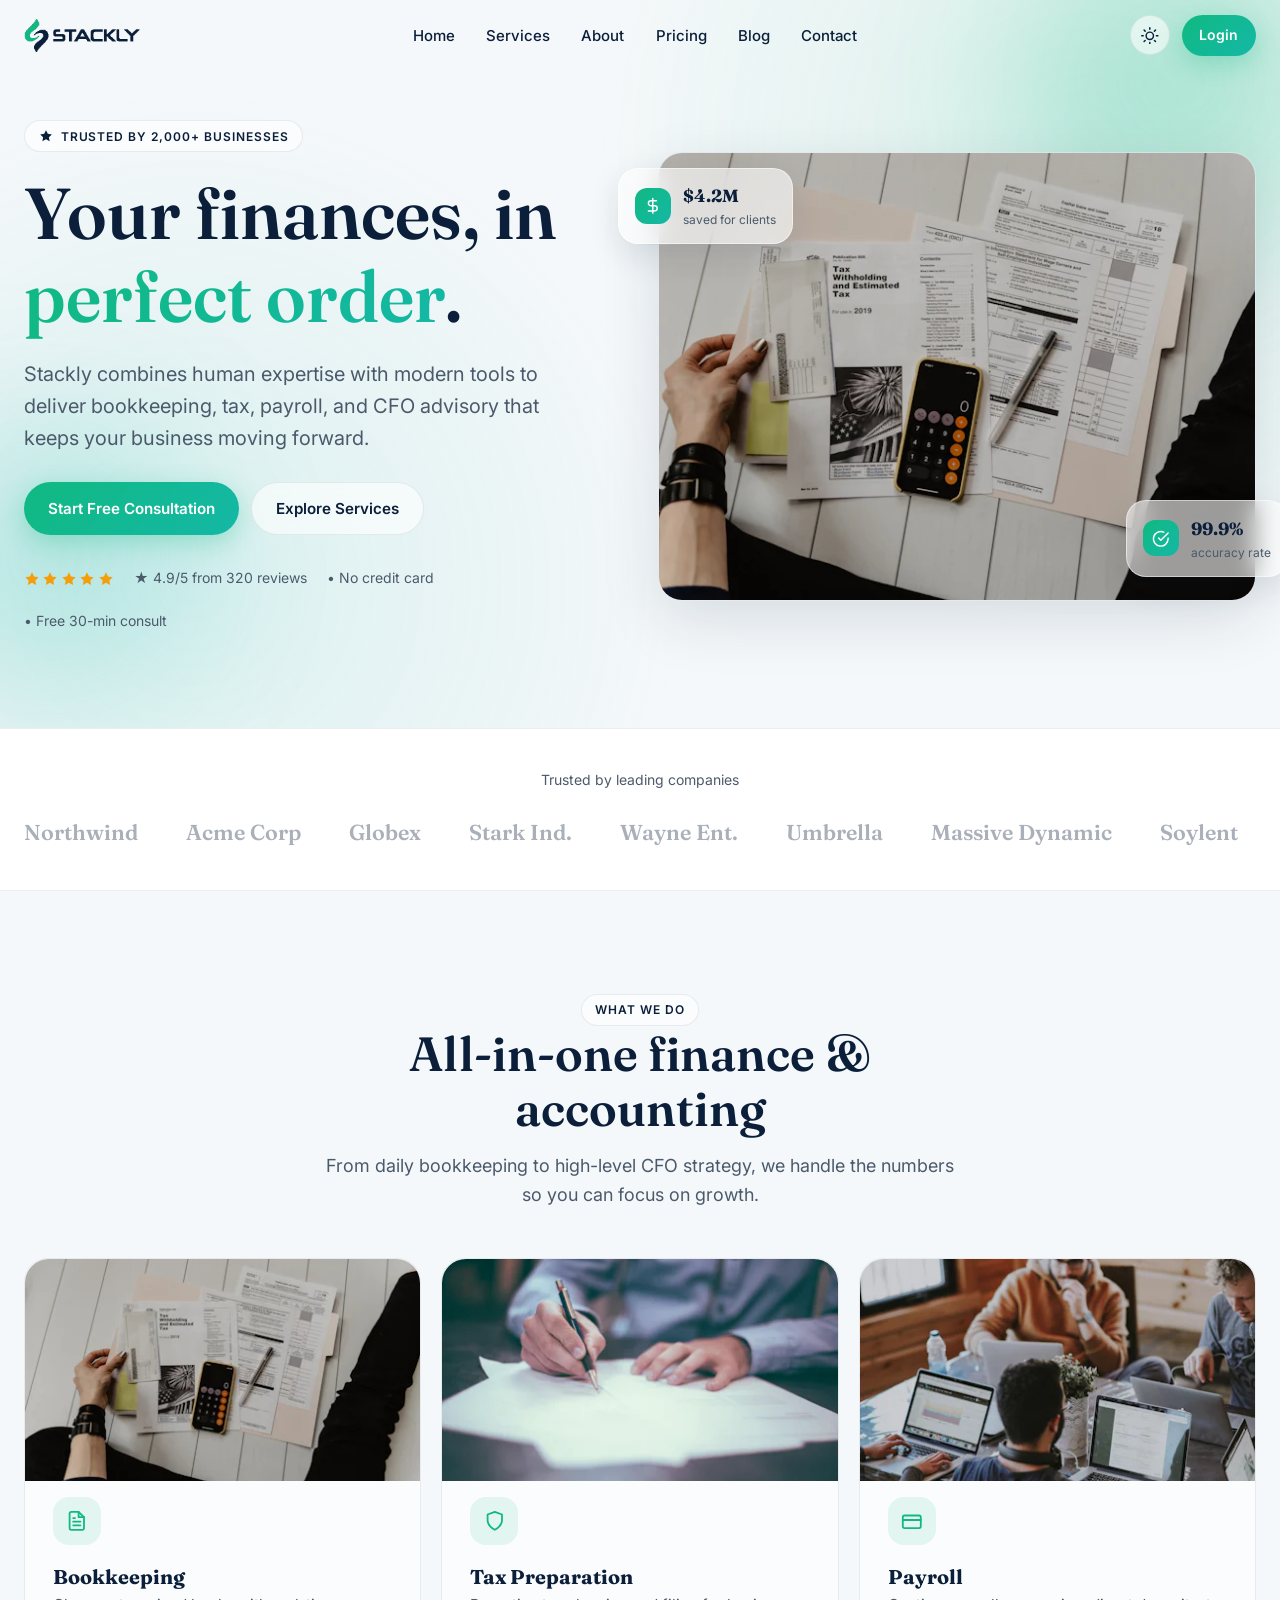
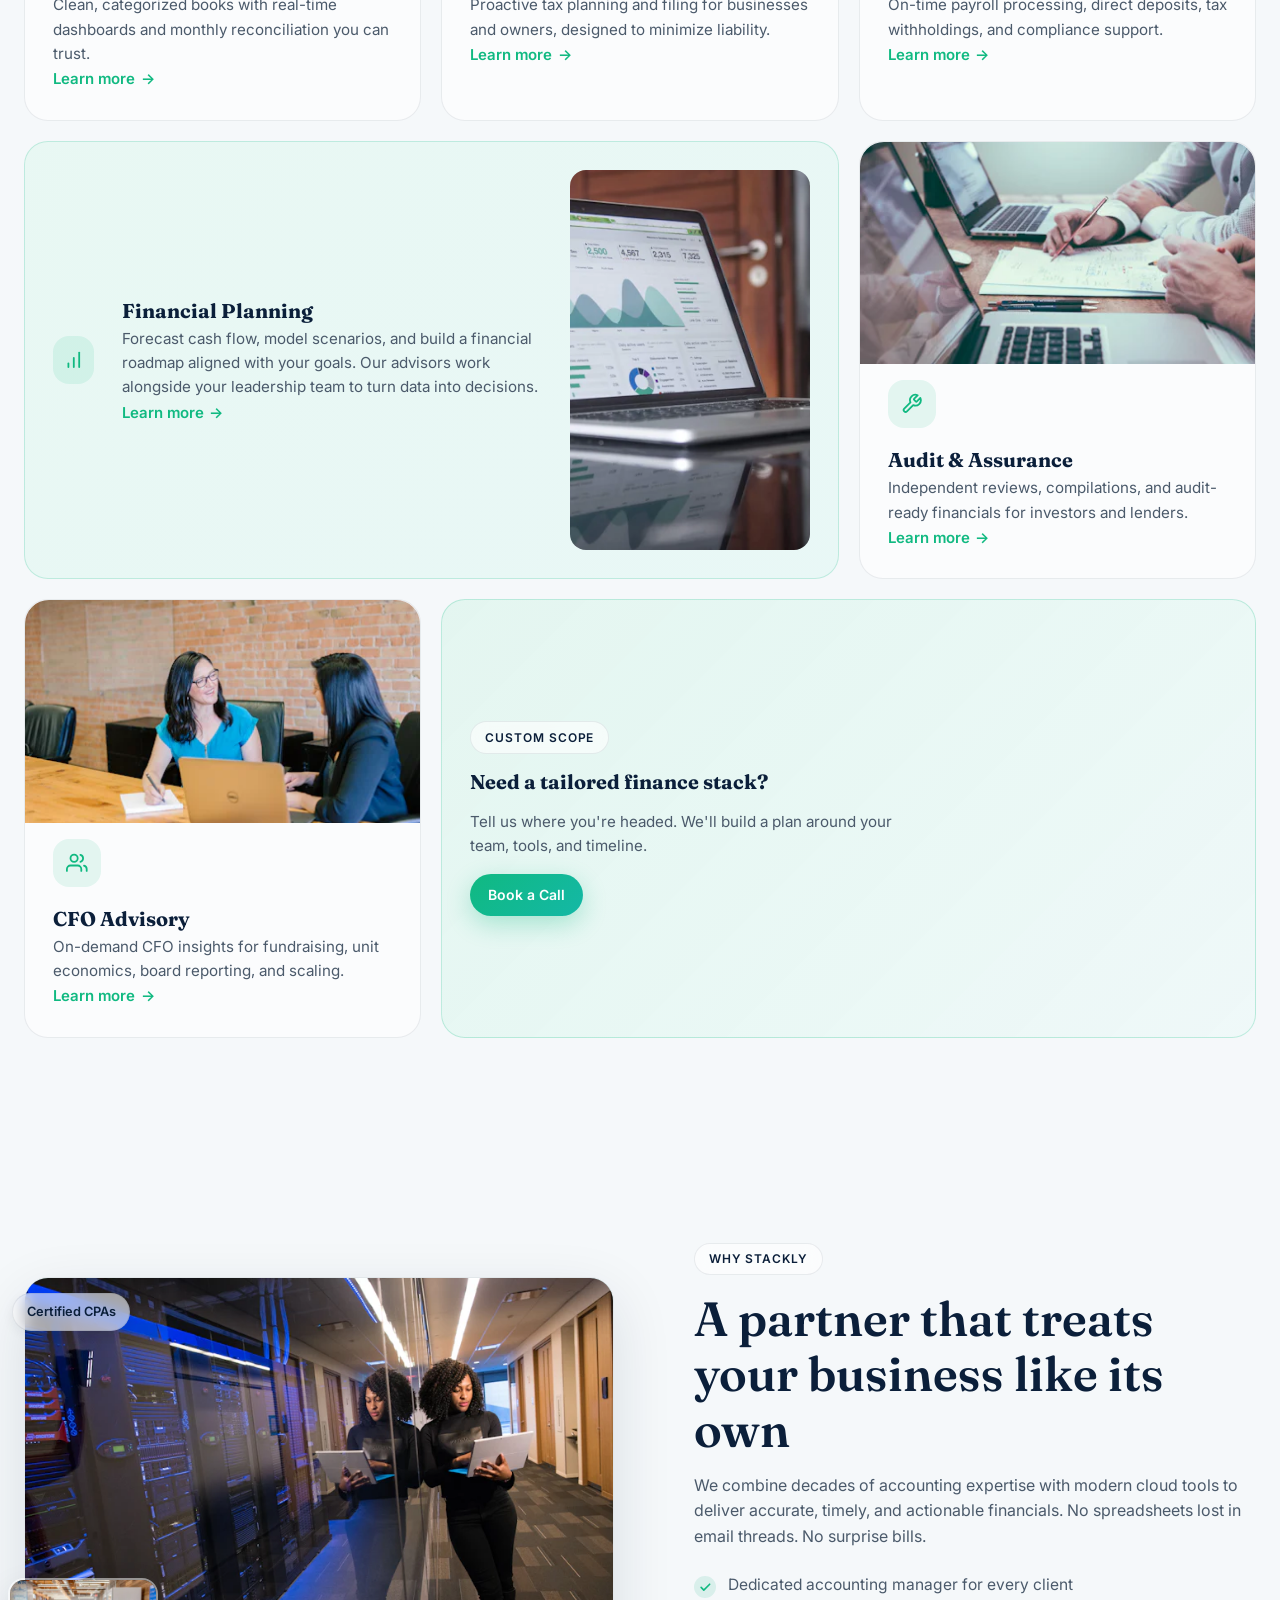
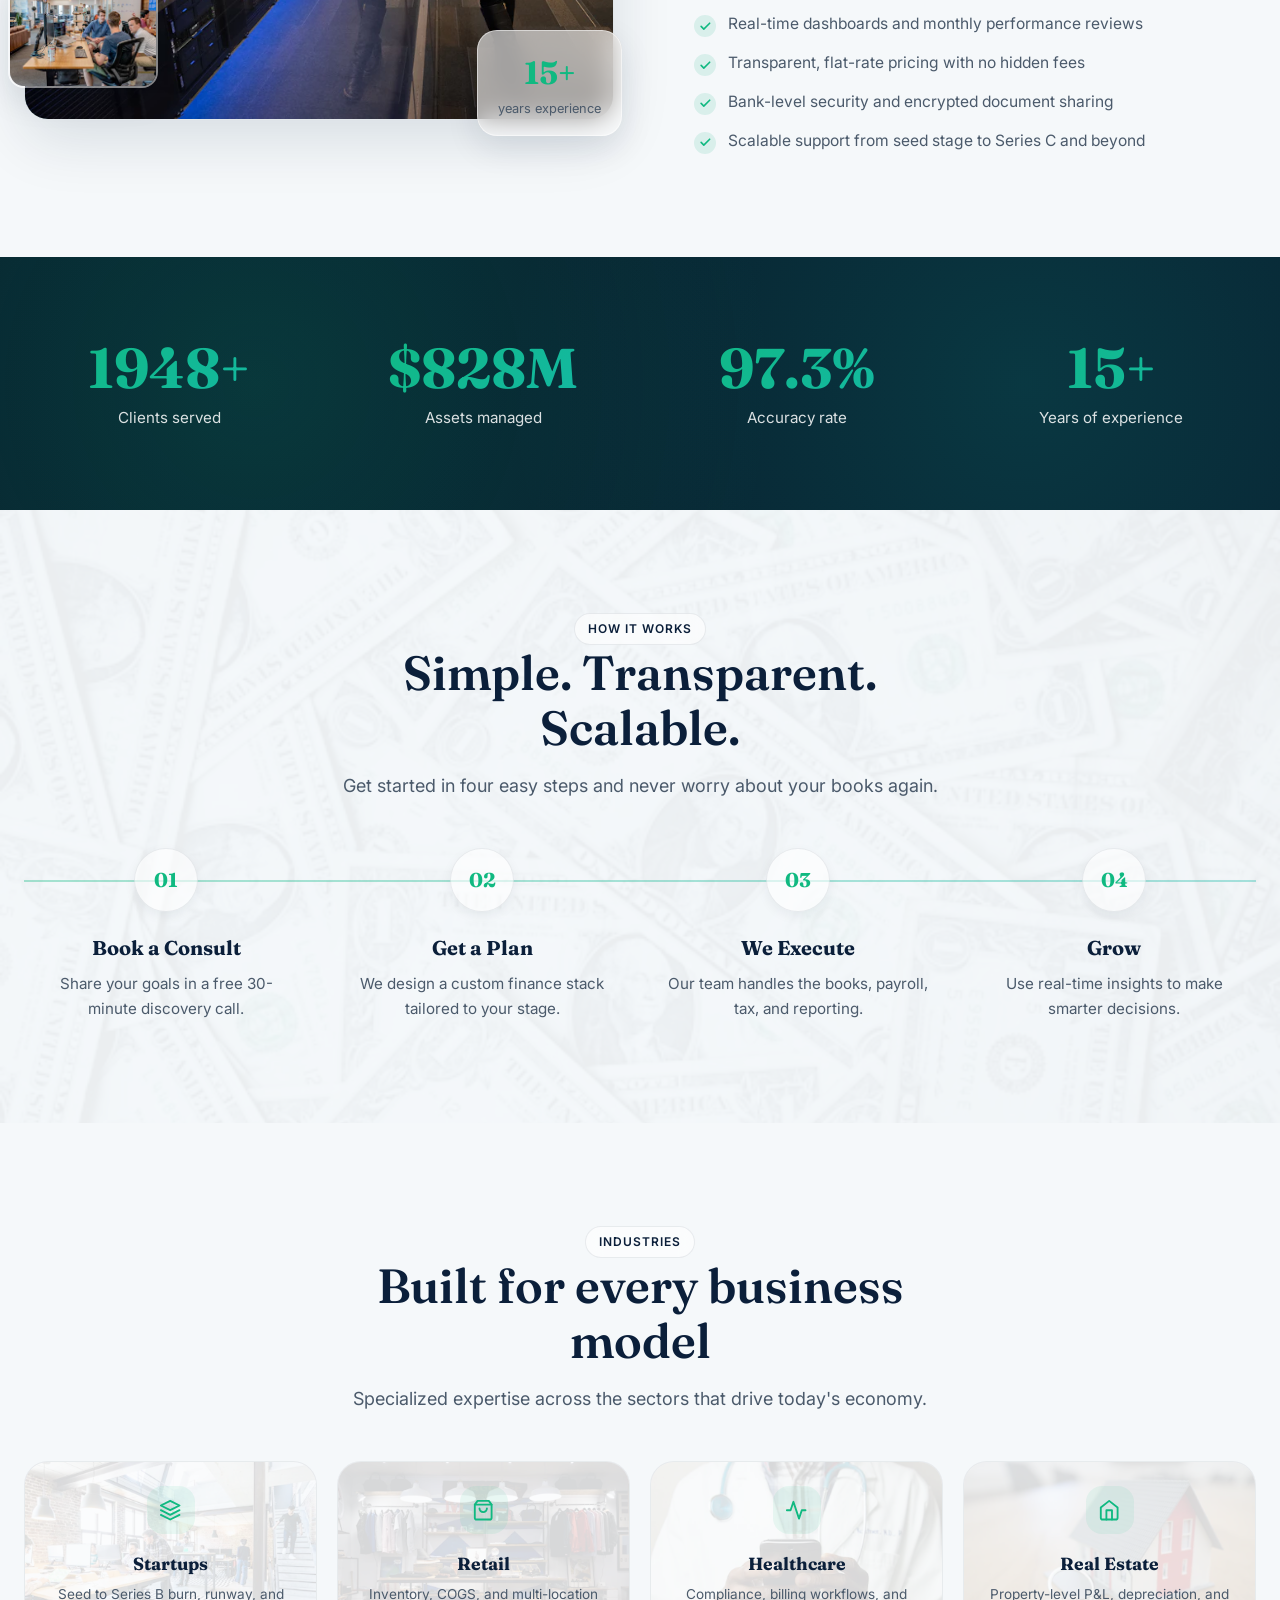
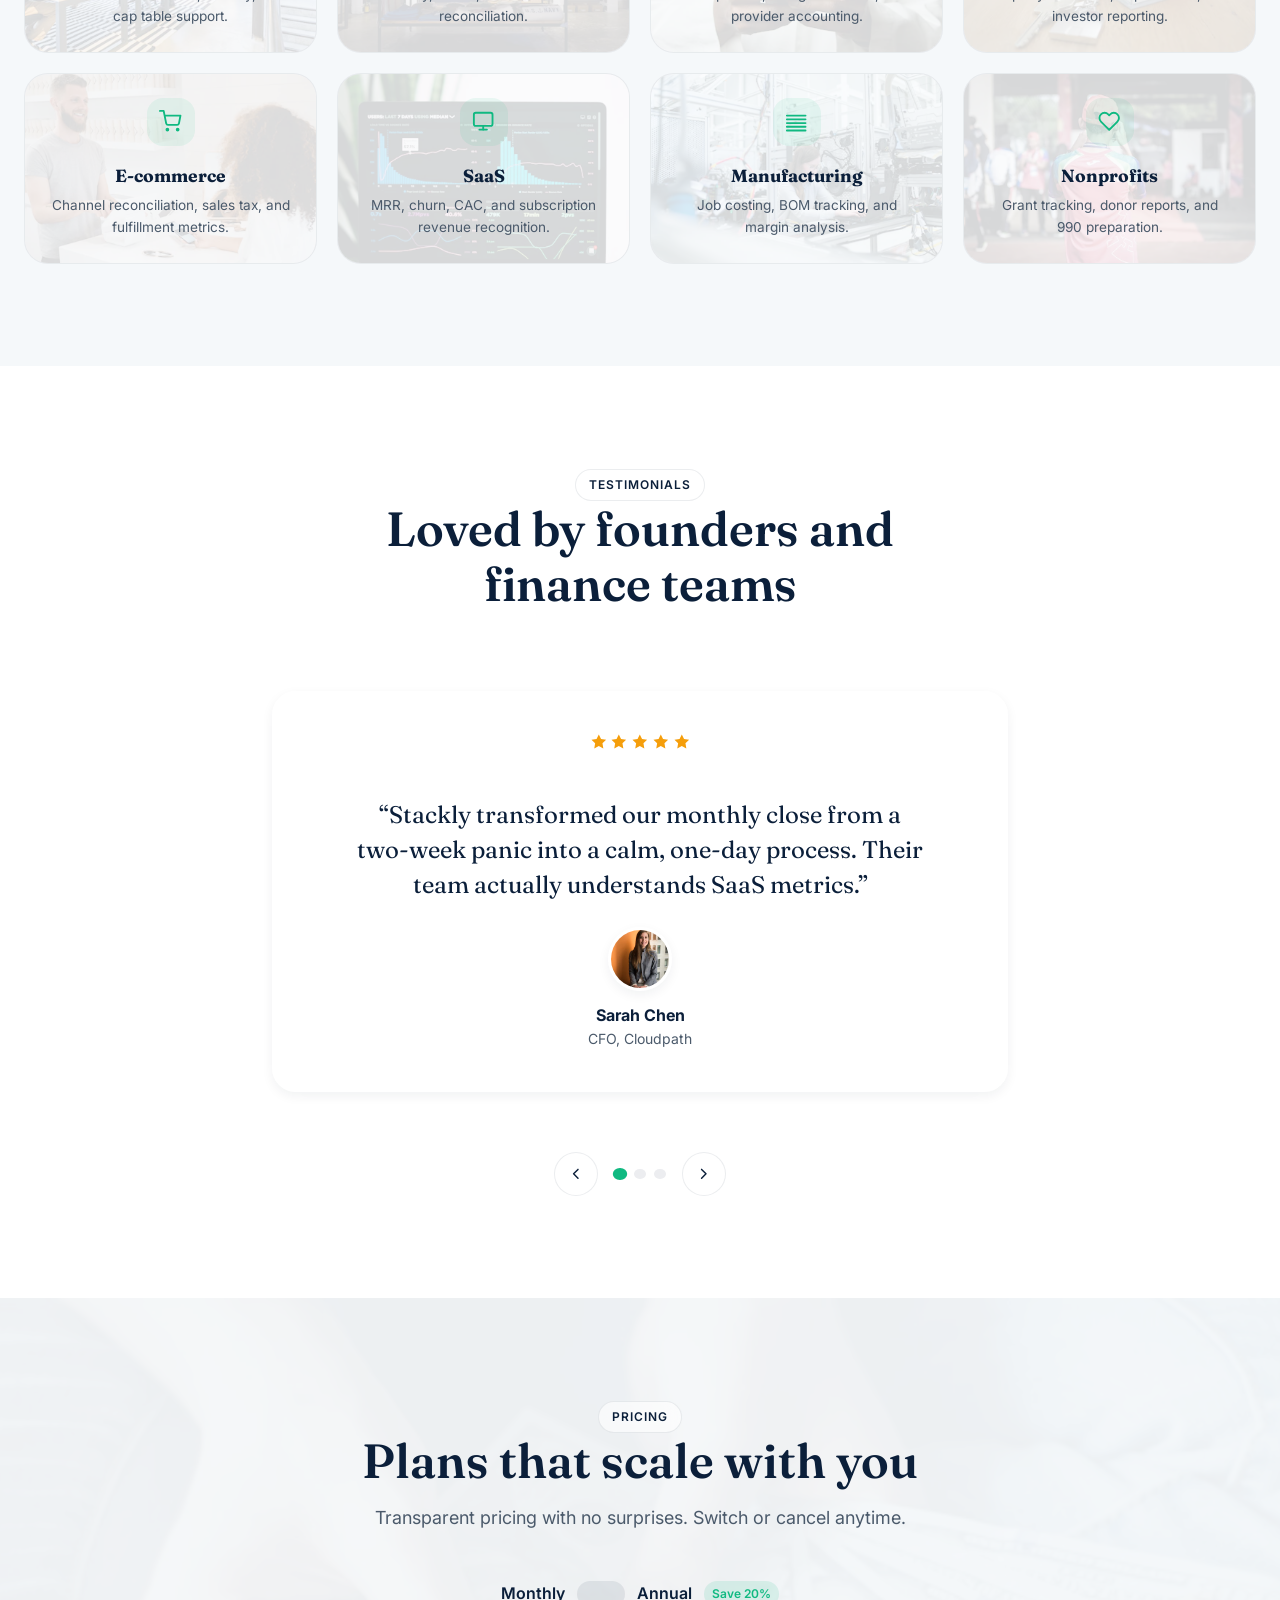
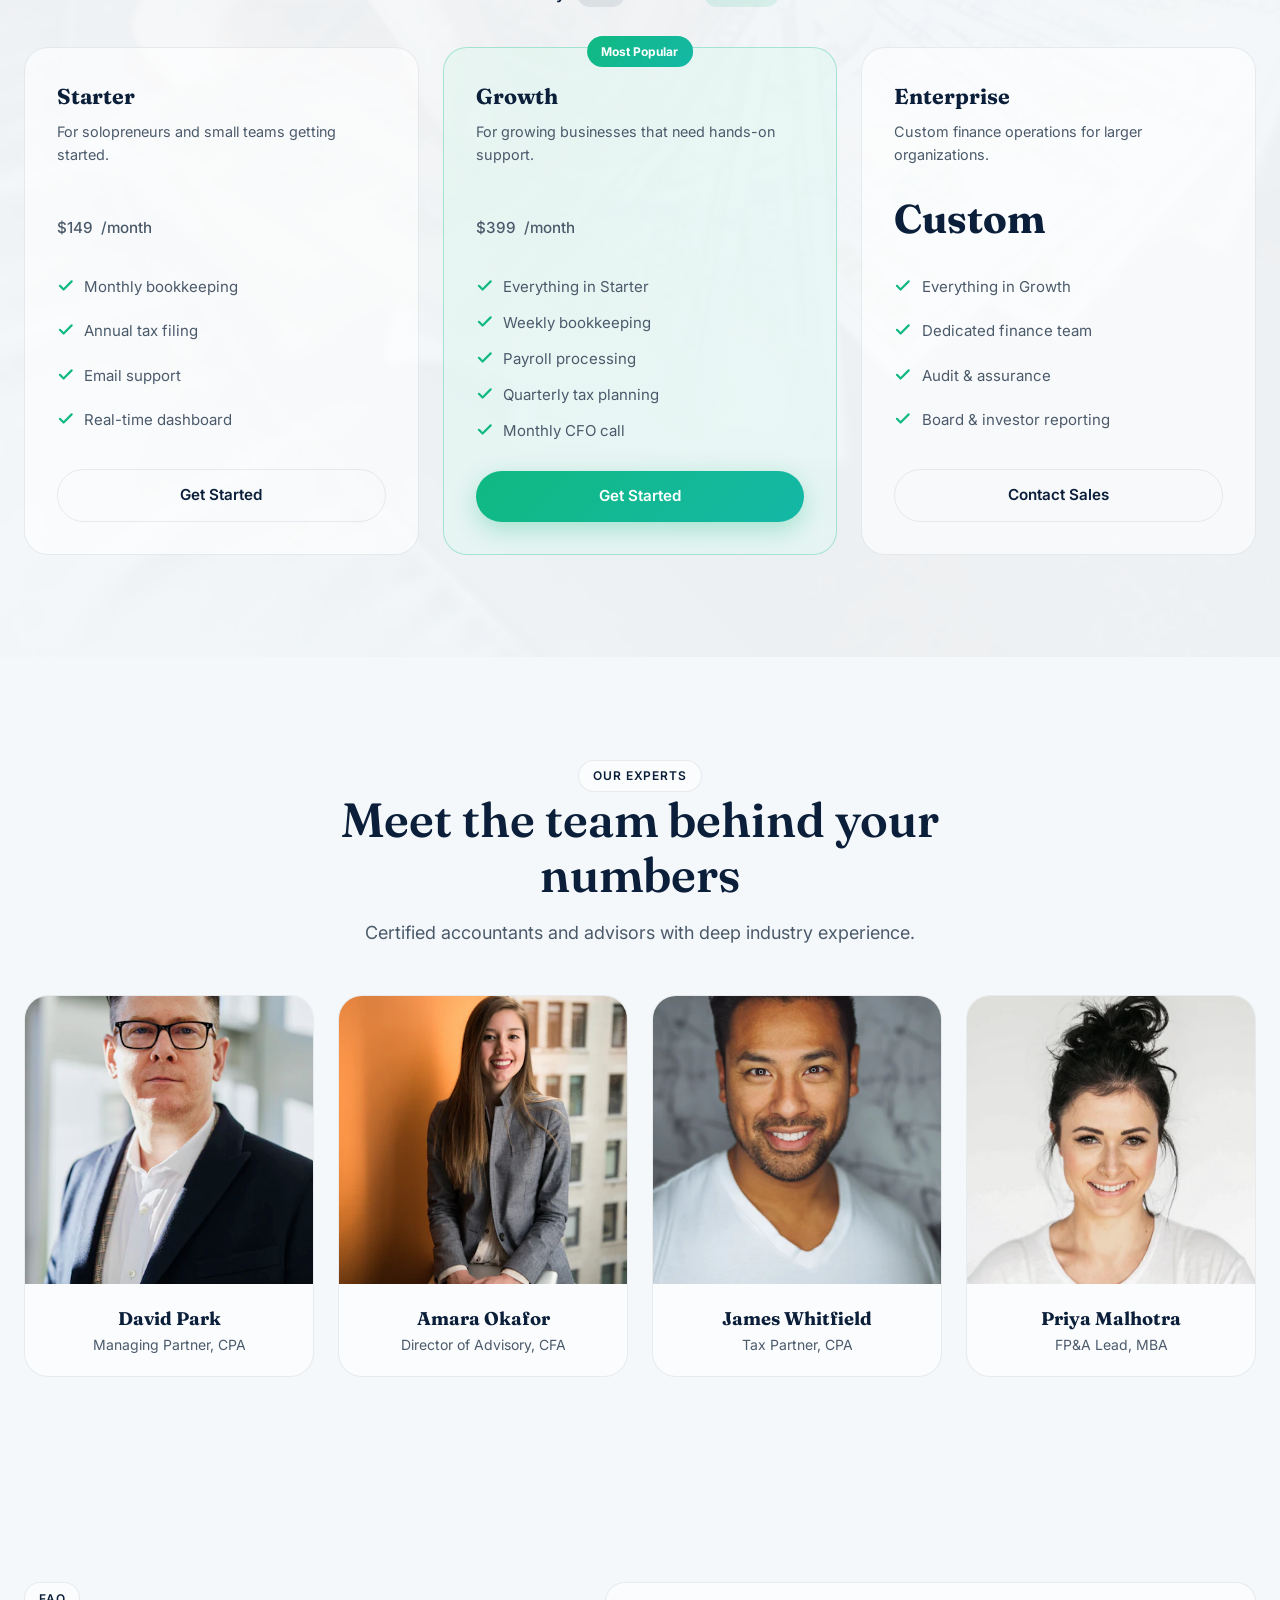
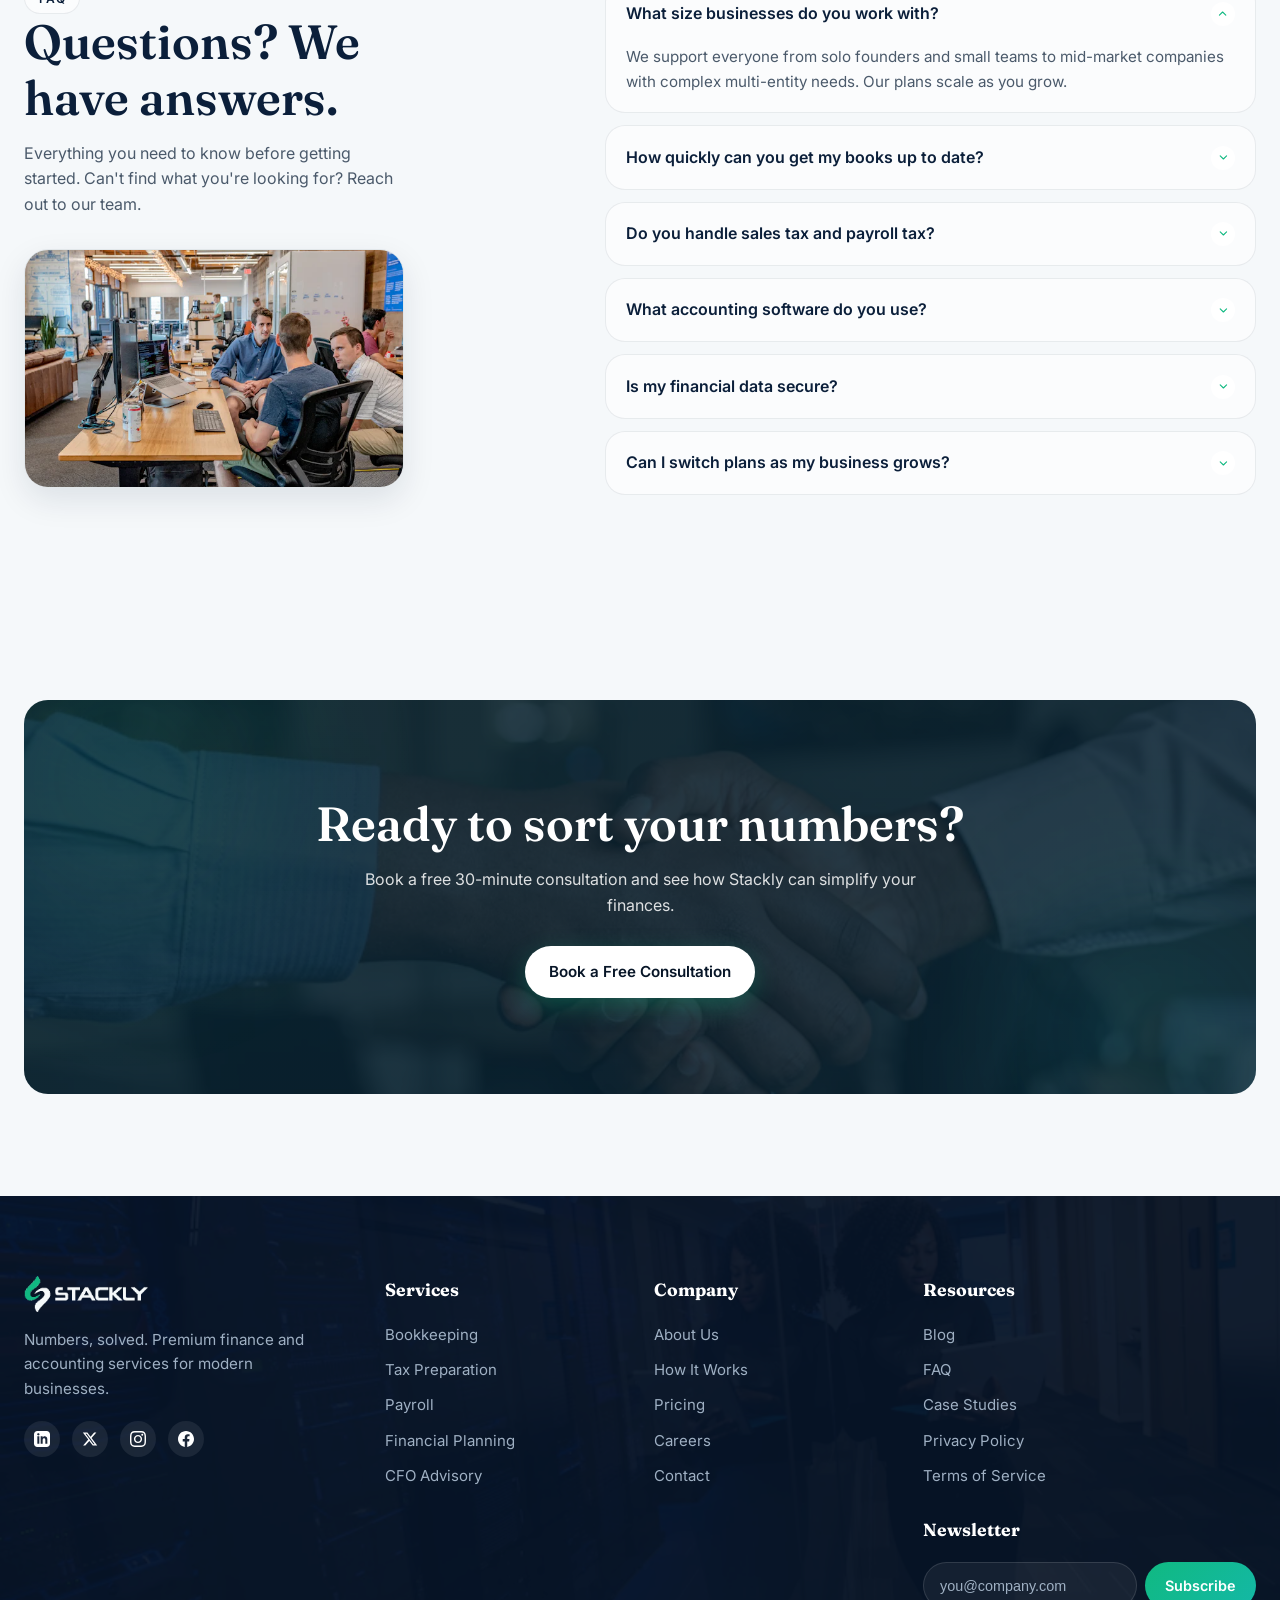
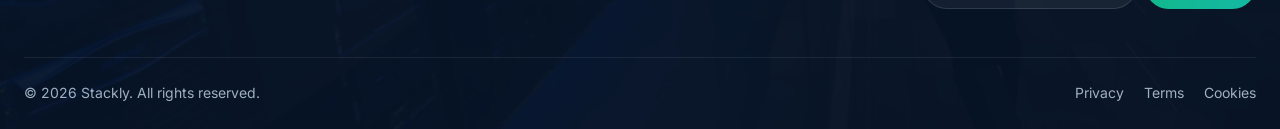
==== commit 59e8f48c: "Image format changes" ====
--- a/index.html
+++ b/index.html
@@ -20,8 +20,8 @@
   <header class="header js-header">
     <div class="container">
       <a href="#" class="logo" aria-label="Stackly home">
-        <img class="logo__img logo__img--light" src="images/logo/logo-stackly-on-light.png" alt="Stackly" width="346" height="100" decoding="async" />
-        <img class="logo__img logo__img--dark" src="images/logo/logo-stackly-on-dark.png" alt="Stackly" width="346" height="100" decoding="async" />
+        <img class="logo__img logo__img--light" src="images/logo/logo-stackly-on-light.webp" alt="Stackly" width="346" height="100" decoding="async" />
+        <img class="logo__img logo__img--dark" src="images/logo/logo-stackly-on-dark.webp" alt="Stackly" width="346" height="100" decoding="async" />
       </a>
 
       <nav class="nav" aria-label="Main navigation">
@@ -970,7 +970,7 @@
       <div class="footer__grid">
         <div class="footer__brand">
           <a href="#" class="footer__logo">
-          <img class="logo__img" src="images/logo/logo-stackly-on-dark.png" alt="Stackly" width="346" height="100" decoding="async" />
+          <img class="logo__img" src="images/logo/logo-stackly-on-dark.webp" alt="Stackly" width="346" height="100" decoding="async" />
         </a>
           <p class="footer__tagline">Numbers, solved. Premium finance and accounting services for modern businesses.</p>
                     <div class="footer__socials">
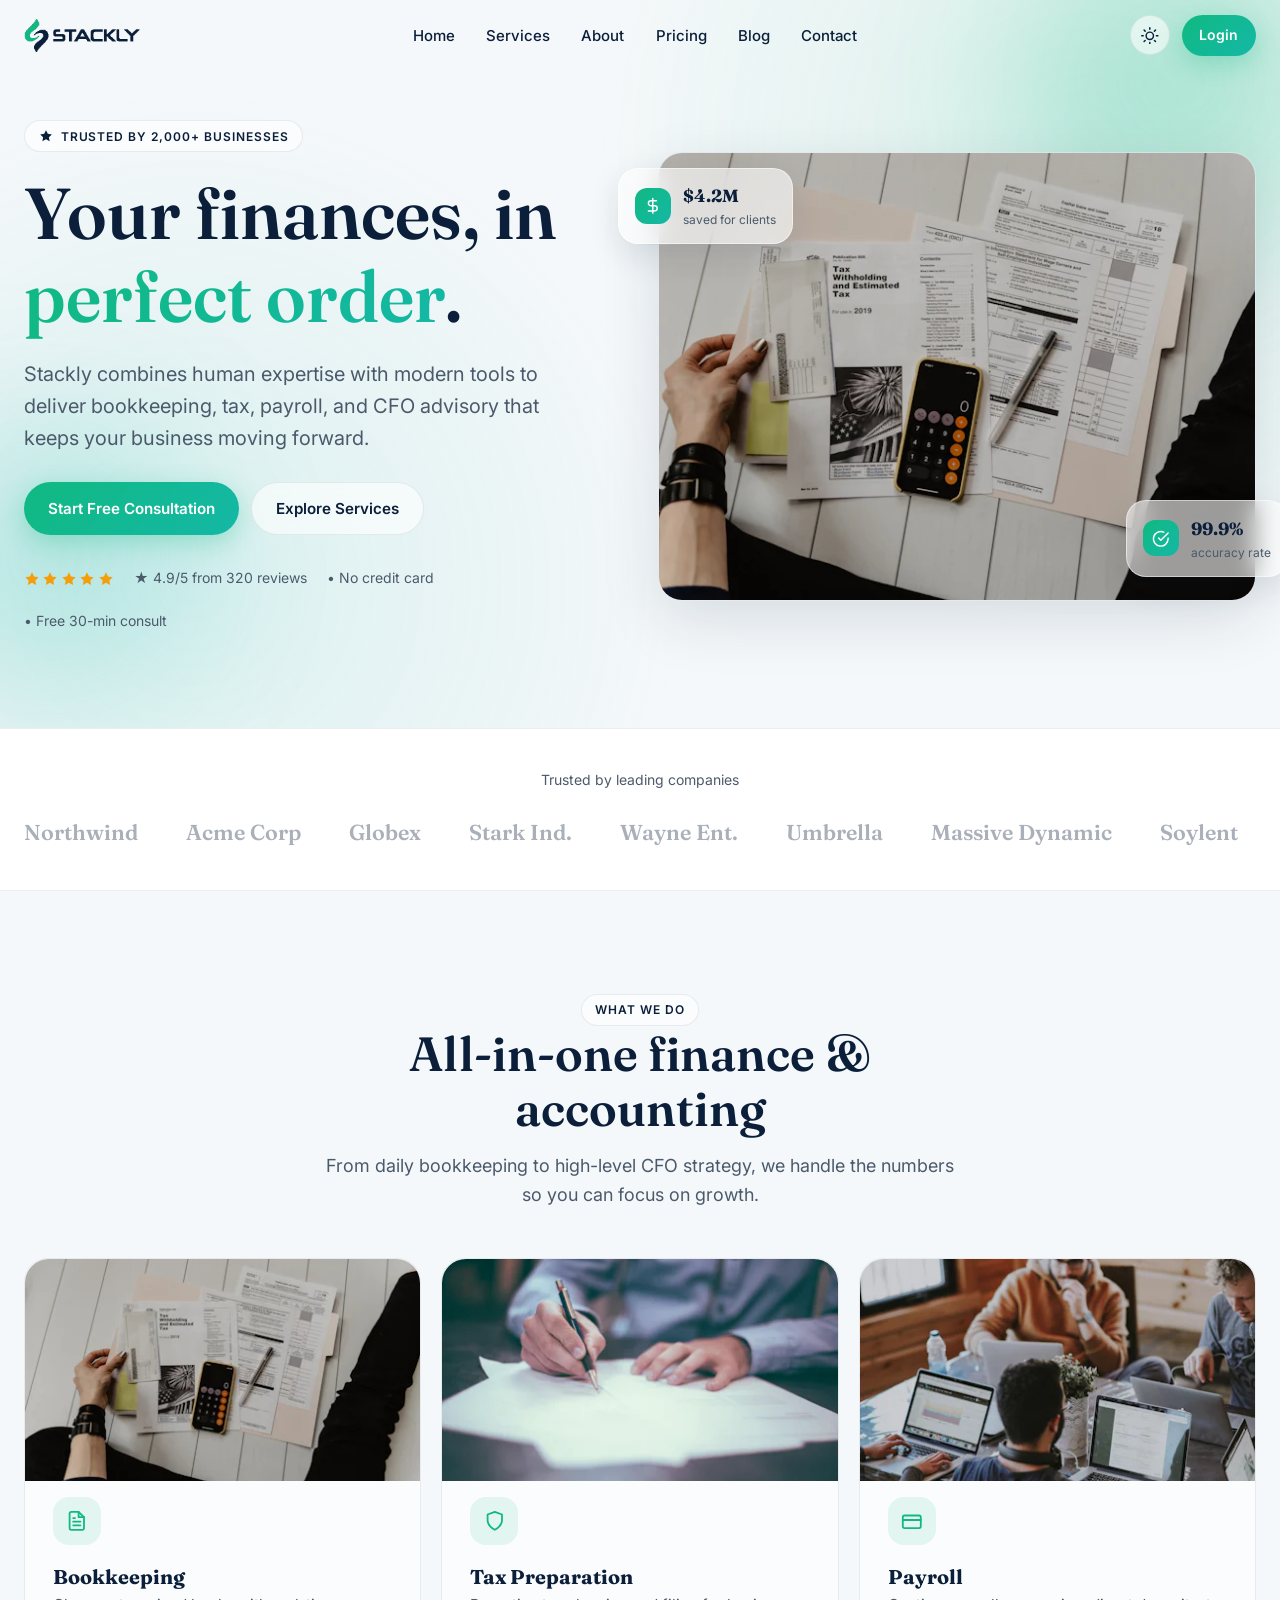
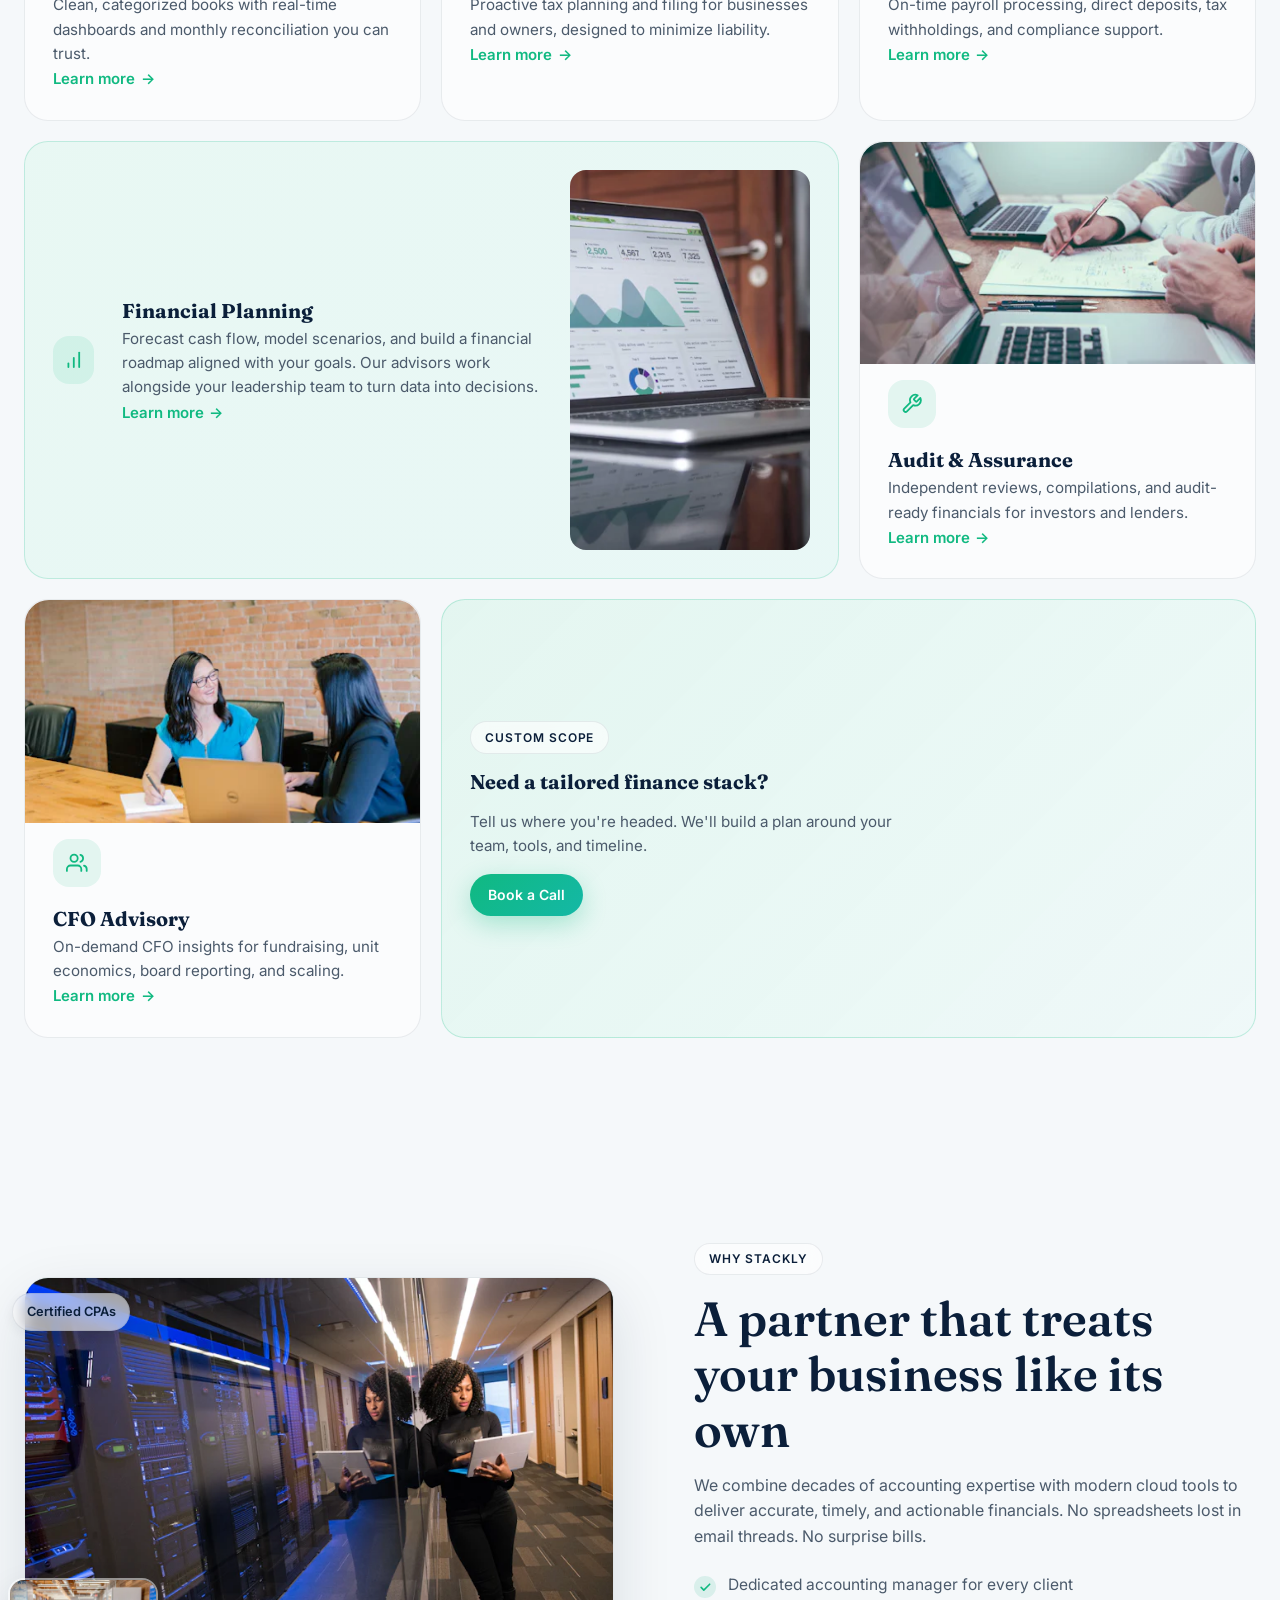
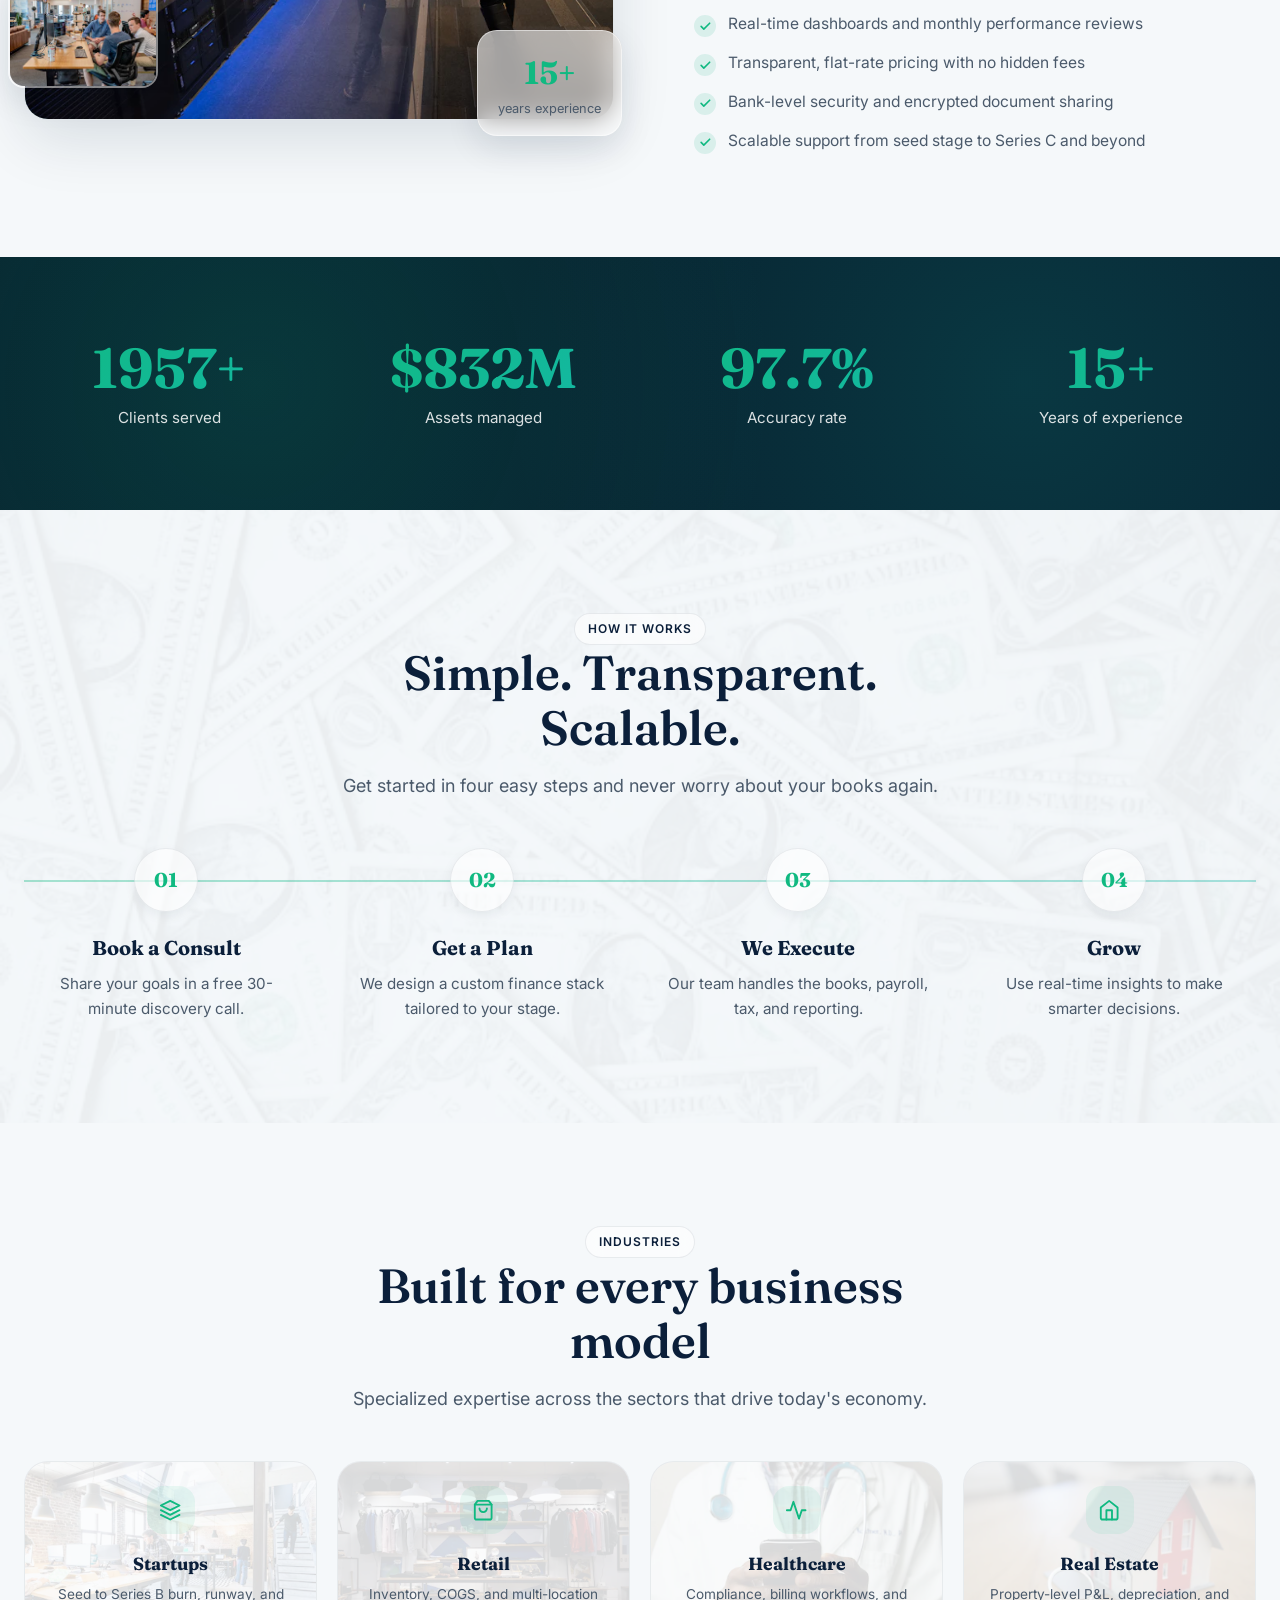
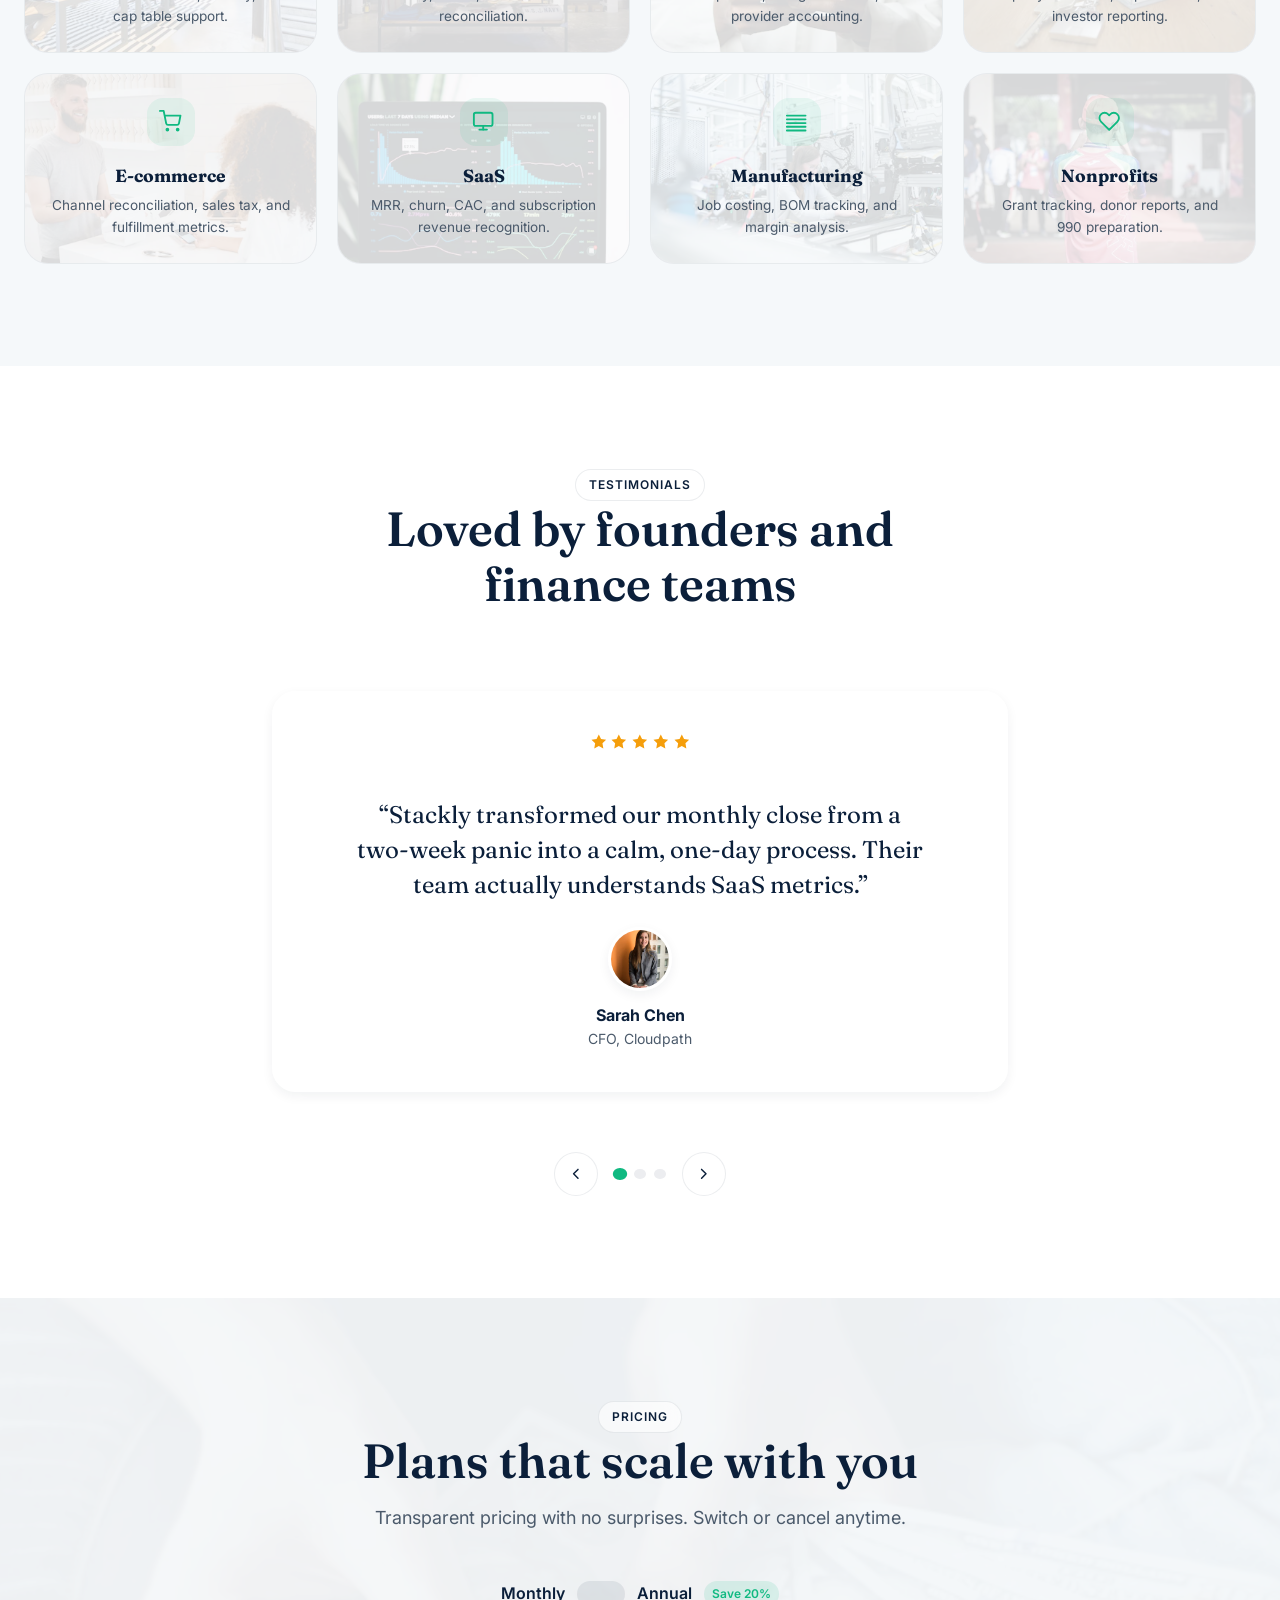
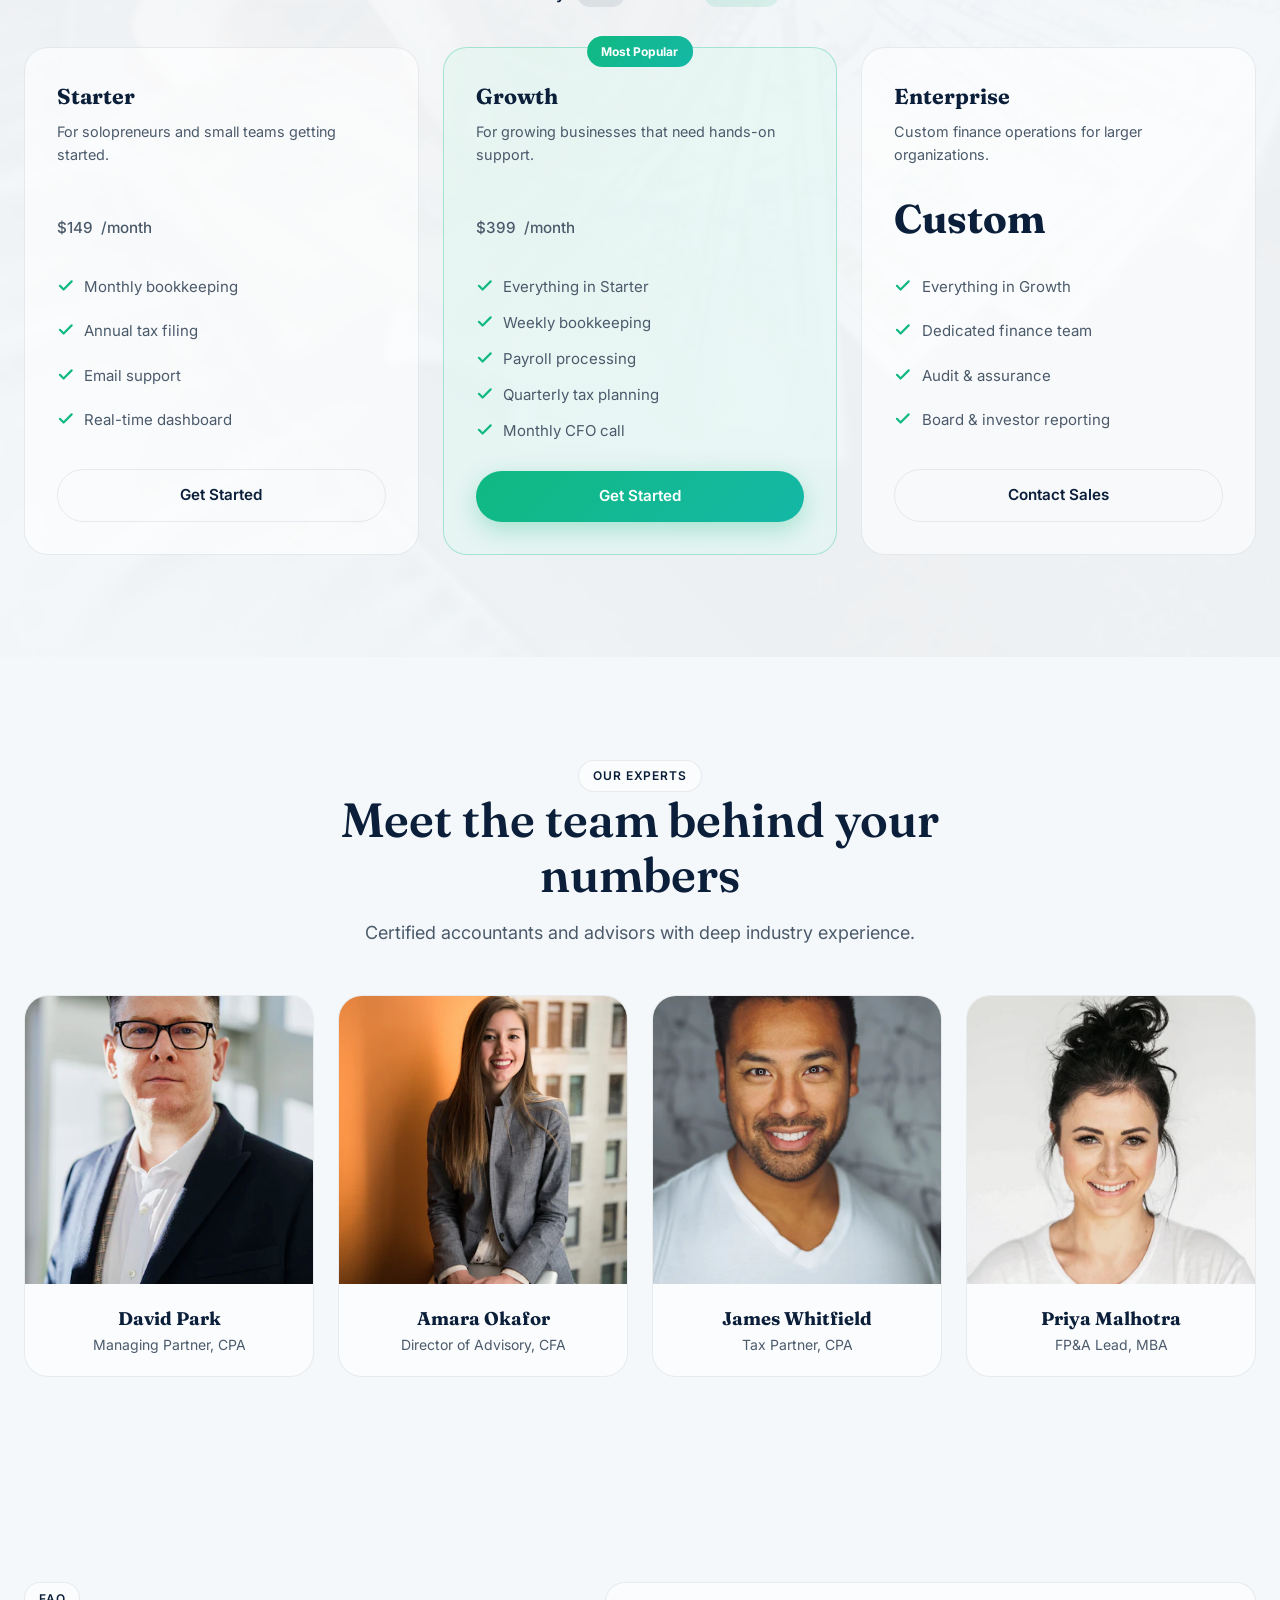
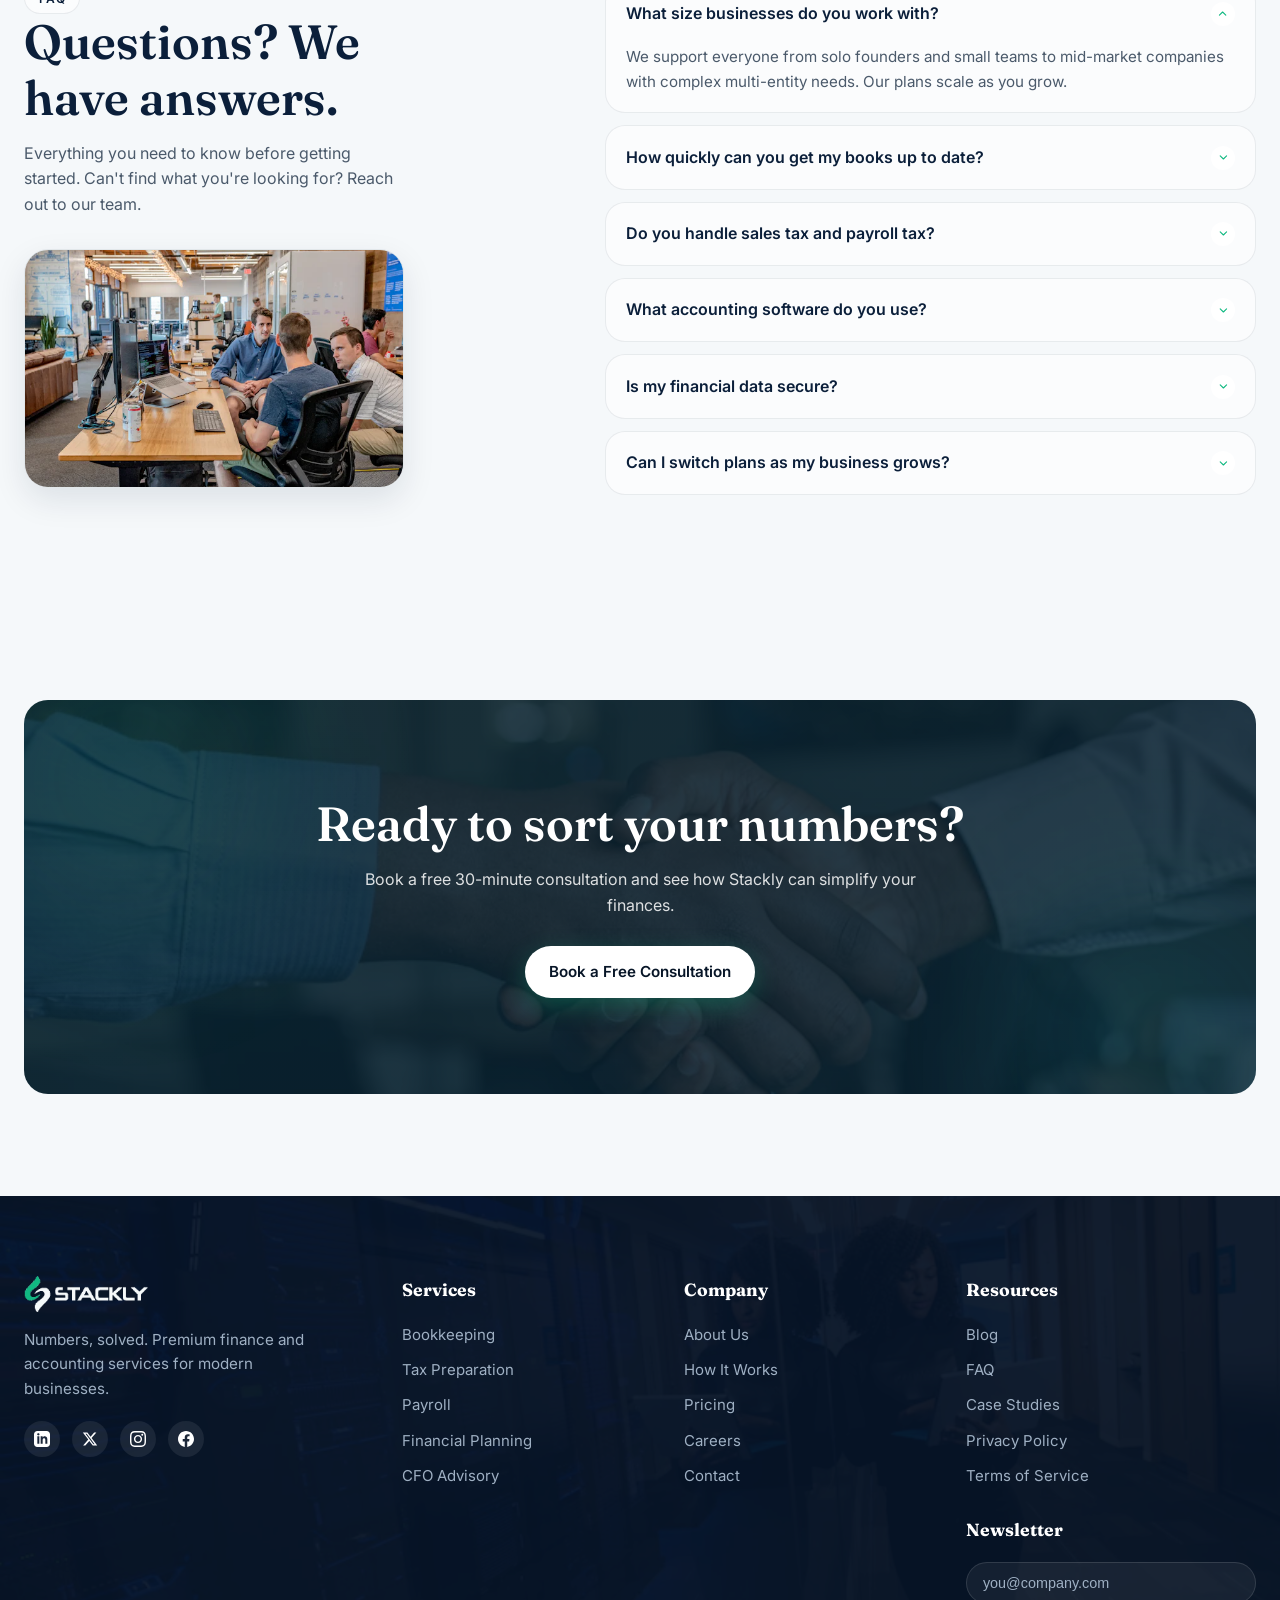
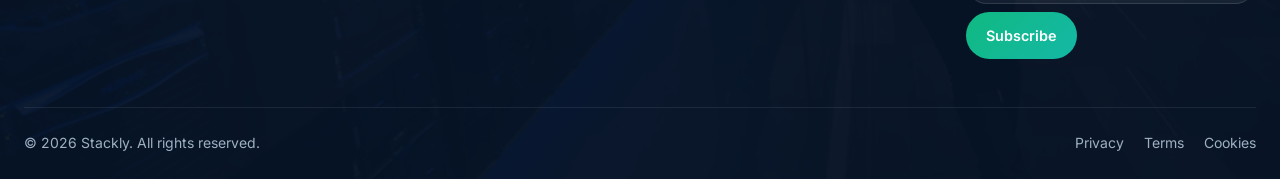
==== commit 4ed7b34a: "Bug Fix" ====
--- a/index.html
+++ b/index.html
@@ -984,41 +984,43 @@
         <div>
           <h4 class="footer__title">Services</h4>
           <ul class="footer__links">
-            <li><a href="404.html" class="footer__link">Bookkeeping</a></li>
-            <li><a href="404.html" class="footer__link">Tax Preparation</a></li>
-            <li><a href="404.html" class="footer__link">Payroll</a></li>
-            <li><a href="404.html" class="footer__link">Financial Planning</a></li>
-            <li><a href="404.html" class="footer__link">CFO Advisory</a></li>
+            <li><a href="services.html#services" class="footer__link">Bookkeeping</a></li>
+            <li><a href="services.html#services" class="footer__link">Tax Preparation</a></li>
+            <li><a href="services.html#services" class="footer__link">Payroll</a></li>
+            <li><a href="services.html#services" class="footer__link">Financial Planning</a></li>
+            <li><a href="services.html#services" class="footer__link">CFO Advisory</a></li>
           </ul>
         </div>
 
         <div>
           <h4 class="footer__title">Company</h4>
           <ul class="footer__links">
-            <li><a href="404.html" class="footer__link">About Us</a></li>
-            <li><a href="404.html" class="footer__link">How It Works</a></li>
-            <li><a href="404.html" class="footer__link">Pricing</a></li>
+            <li><a href="about.html" class="footer__link">About Us</a></li>
+            <li><a href="services.html#process" class="footer__link">How It Works</a></li>
+            <li><a href="pricing.html" class="footer__link">Pricing</a></li>
             <li><a href="404.html" class="footer__link">Careers</a></li>
-            <li><a href="404.html" class="footer__link">Contact</a></li>
+            <li><a href="contact.html" class="footer__link">Contact</a></li>
           </ul>
         </div>
 
         <div>
           <h4 class="footer__title">Resources</h4>
           <ul class="footer__links">
-            <li><a href="404.html" class="footer__link">Blog</a></li>
-            <li><a href="404.html" class="footer__link">FAQ</a></li>
-            <li><a href="404.html" class="footer__link">Case Studies</a></li>
+            <li><a href="blog.html" class="footer__link">Blog</a></li>
+            <li><a href="index.html#faq" class="footer__link">FAQ</a></li>
+            <li><a href="services.html#case-studies" class="footer__link">Case Studies</a></li>
             <li><a href="404.html" class="footer__link">Privacy Policy</a></li>
             <li><a href="404.html" class="footer__link">Terms of Service</a></li>
           </ul>
 
           <h4 class="footer__title" style="margin-top: 1.75rem;">Newsletter</h4>
-          <form class="footer__newsletter" onsubmit="event.preventDefault(); alert('Thanks for subscribing!');">
+          <form class="footer__newsletter">
             <label for="newsletter-email" class="sr-only">Email address</label>
             <input id="newsletter-email" class="footer__input" type="email" placeholder="you@company.com" required />
             <button class="footer__submit" type="submit">Subscribe</button>
-          </form>
+          
+              <p class="footer__newsletter-status" role="status" aria-live="polite" hidden></p>
+            </form>
         </div>
       </div>
 
--- a/css/style.css
+++ b/css/style.css
@@ -2047,8 +2047,8 @@
    ----------------------------------------------------- */
 .team__grid {
   display: grid;
-  gap: 1.5rem;
-  grid-template-columns: repeat(2, 1fr);
+  gap: 1.25rem;
+  grid-template-columns: minmax(0, 1fr);
 }
 
 .team-card {
@@ -2129,9 +2129,16 @@
   color: var(--color-text-body);
 }
 
-@media (min-width: 768px) {
+@media (min-width: 560px) {
   .team__grid {
-    grid-template-columns: repeat(4, 1fr);
+    grid-template-columns: repeat(2, minmax(0, 1fr));
+    gap: 1.5rem;
+  }
+}
+
+@media (min-width: 1024px) {
+  .team__grid {
+    grid-template-columns: repeat(4, minmax(0, 1fr));
   }
 }
 
@@ -2389,12 +2396,14 @@
 
 .footer__newsletter {
   display: flex;
+  flex-wrap: wrap;
   gap: 0.5rem;
   margin-top: 0.75rem;
 }
 
 .footer__input {
-  flex: 1;
+  flex: 1 1 auto;
+  min-width: 0;
   padding: 0.75rem 1rem;
   border-radius: var(--radius-pill);
   border: 1px solid rgba(255, 255, 255, 0.12);
@@ -2412,18 +2421,48 @@
 }
 
 .footer__submit {
+  flex: 0 0 auto;
   padding: 0.75rem 1.25rem;
   border-radius: var(--radius-pill);
   background: var(--color-accent-gradient);
   color: #fff;
   font-weight: 600;
   font-size: 0.9rem;
+  white-space: nowrap;
   transition: transform var(--transition-fast), box-shadow var(--transition-fast);
 }
 
 .footer__submit:hover {
   transform: translateY(-2px);
   box-shadow: 0 8px 20px rgba(16, 185, 129, 0.3);
+}
+
+.footer__newsletter-status {
+  flex-basis: 100%;
+  margin: 0.15rem 0 0;
+  color: #A7F3D0;
+  font-size: 0.78rem;
+  font-weight: 500;
+  line-height: 1.4;
+}
+
+.footer__newsletter-status::before {
+  content: '✓';
+  margin-right: 0.35rem;
+  color: #34D399;
+}
+
+@media (max-width: 400px) {
+  .footer__newsletter {
+    flex-direction: column;
+    align-items: stretch;
+  }
+
+  .footer__input,
+  .footer__submit {
+    flex: 0 0 auto;
+    width: 100%;
+  }
 }
 
 .footer__bottom {
